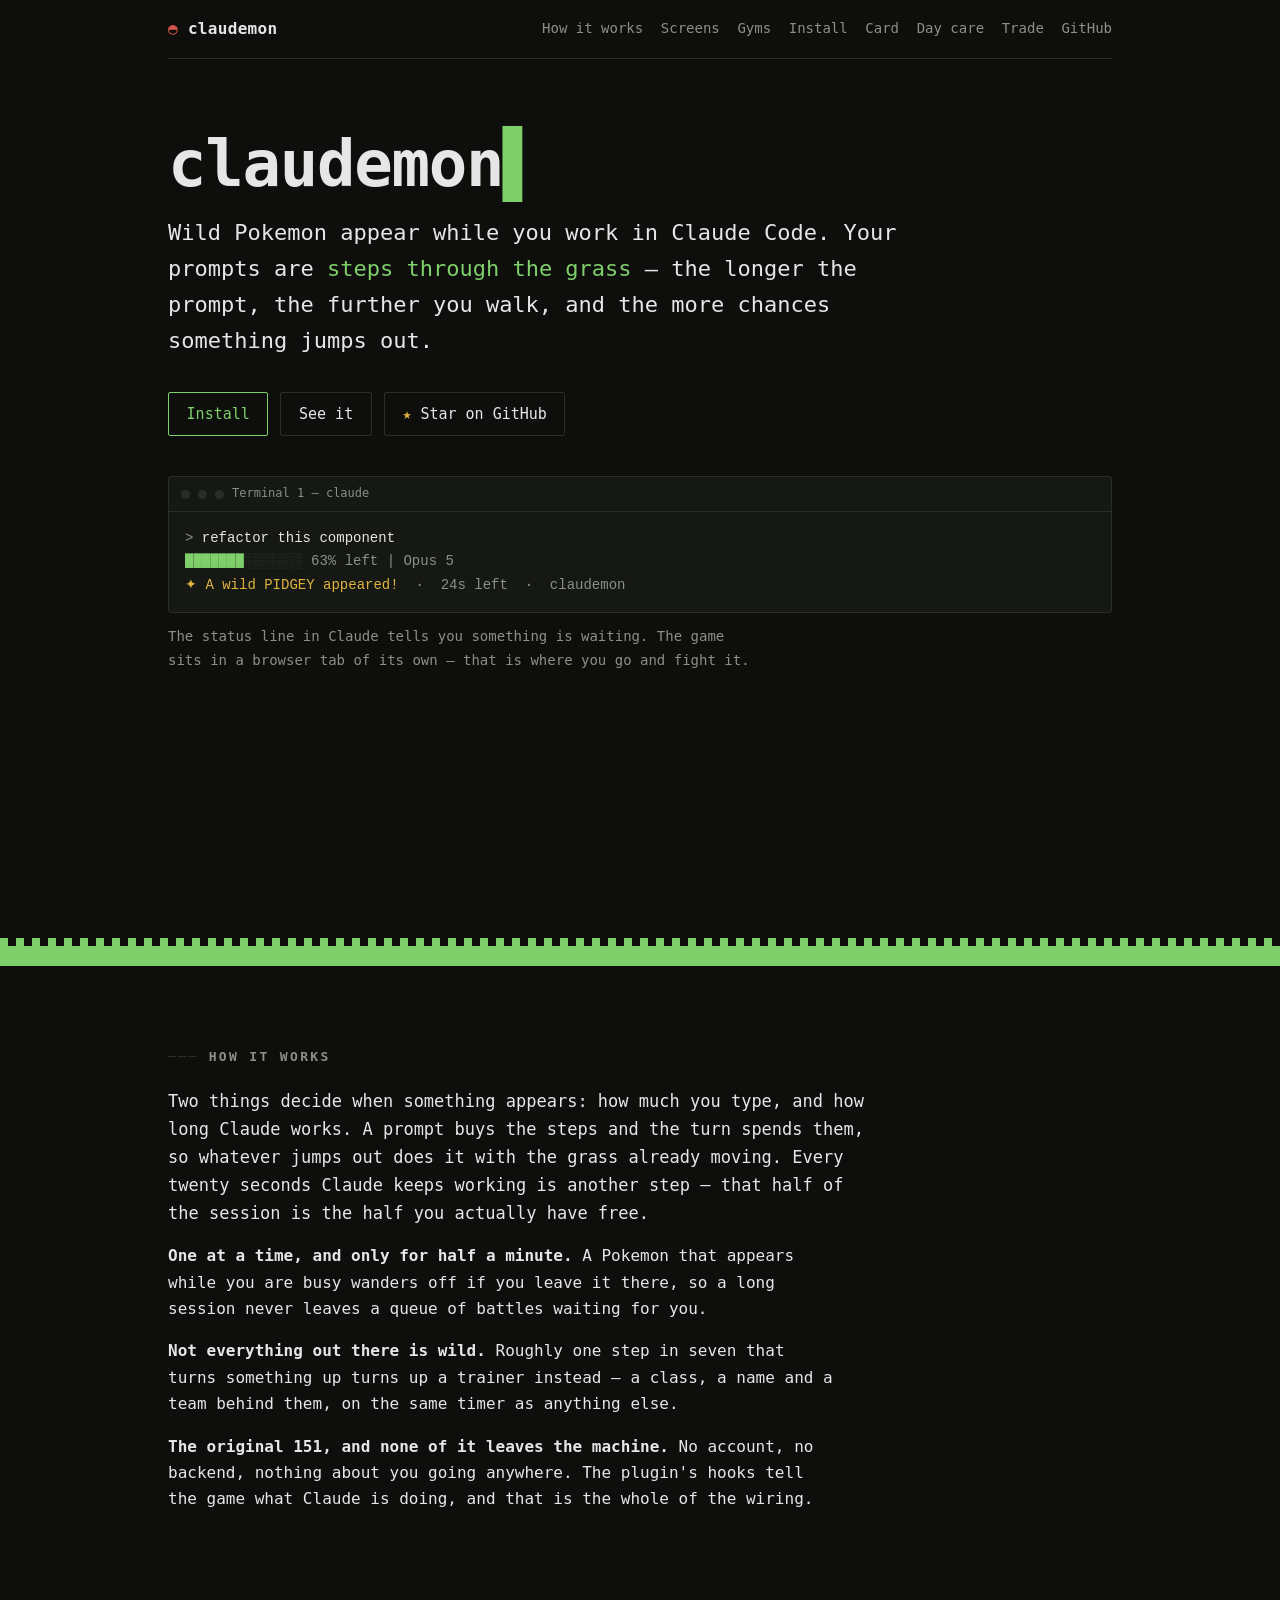
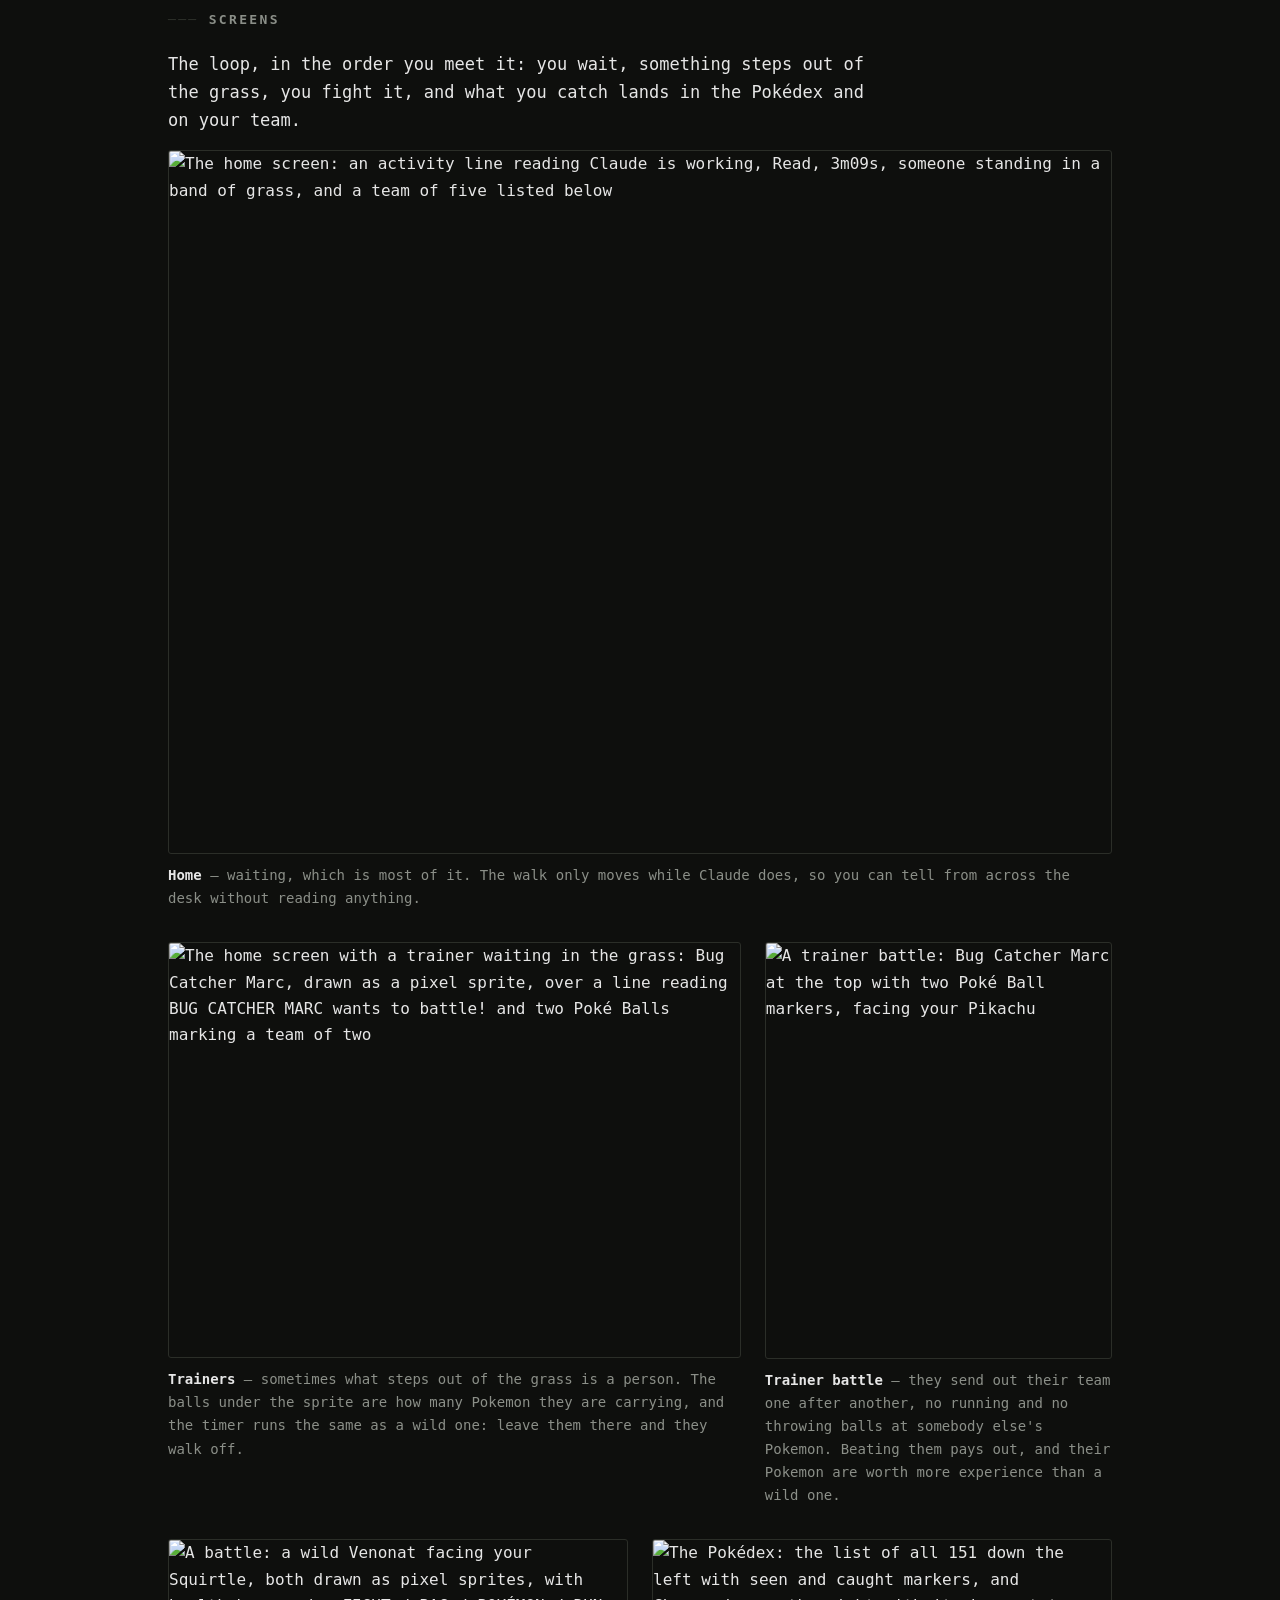
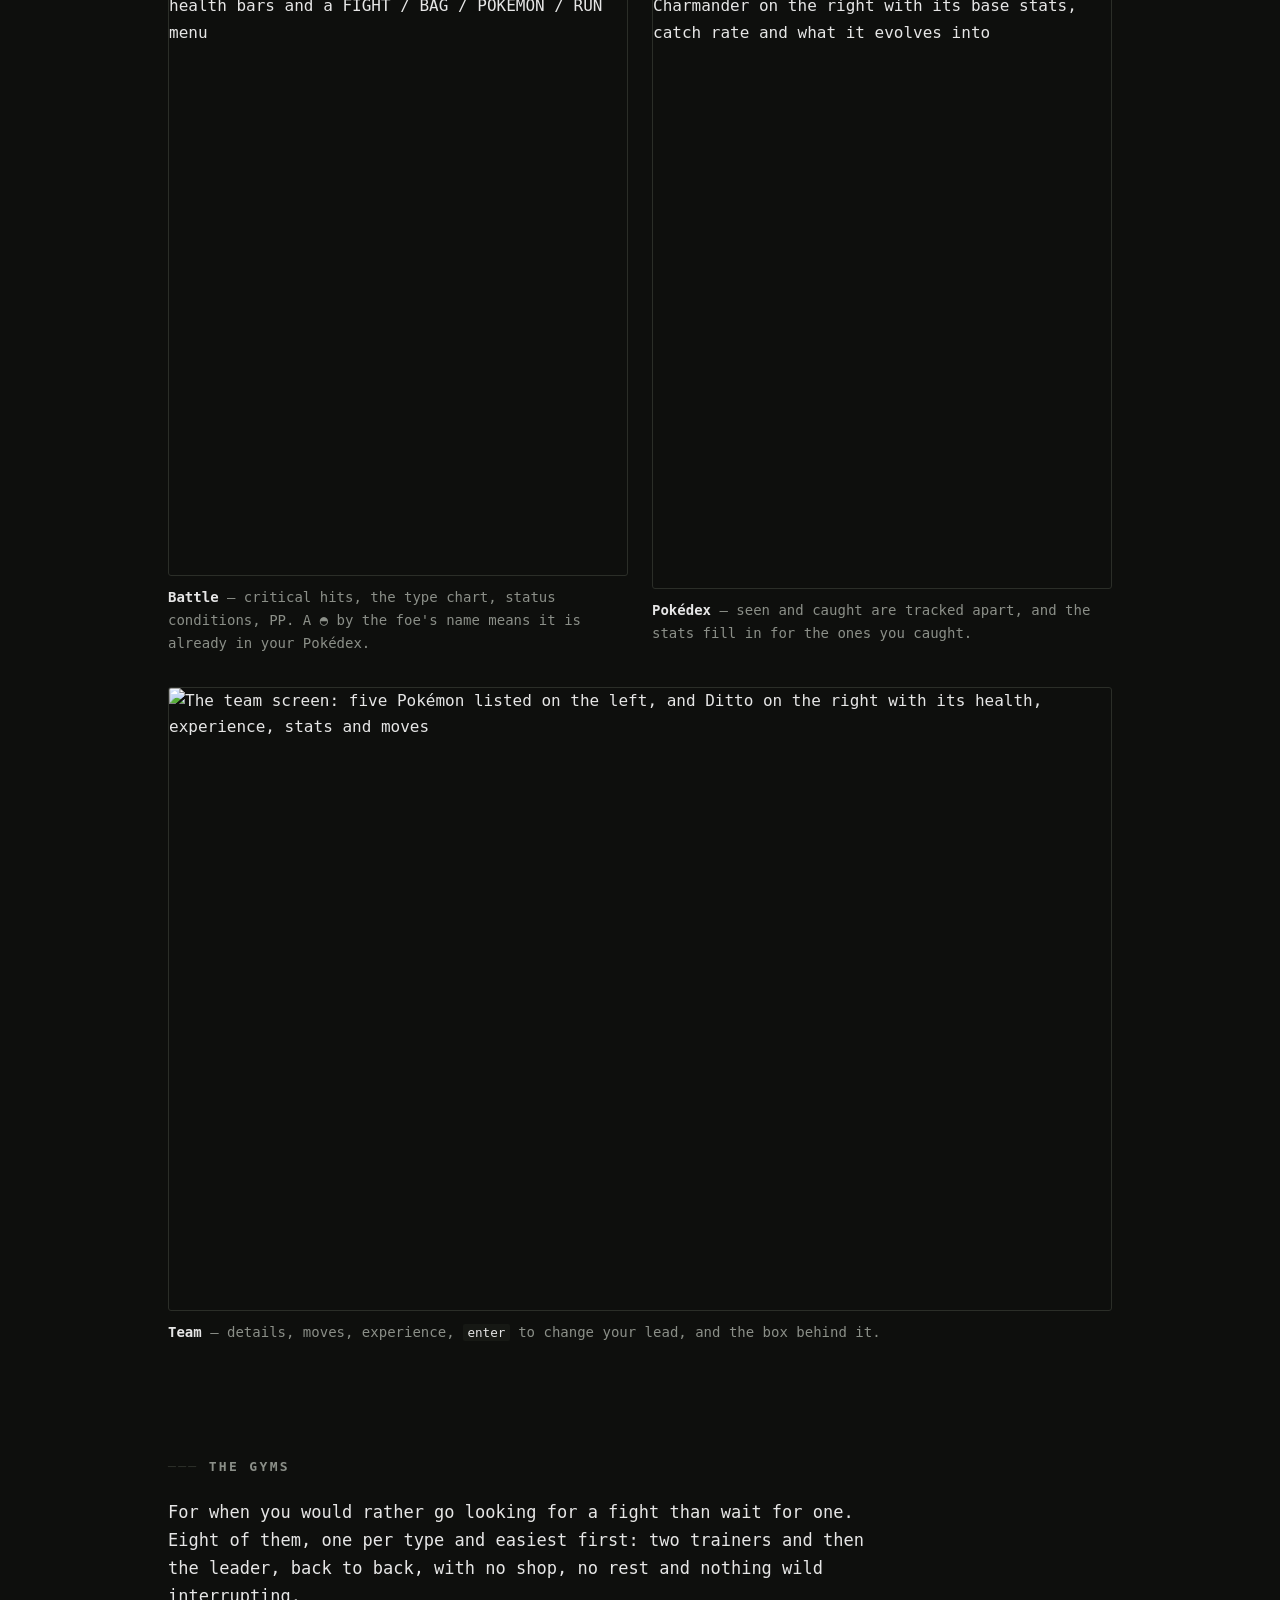
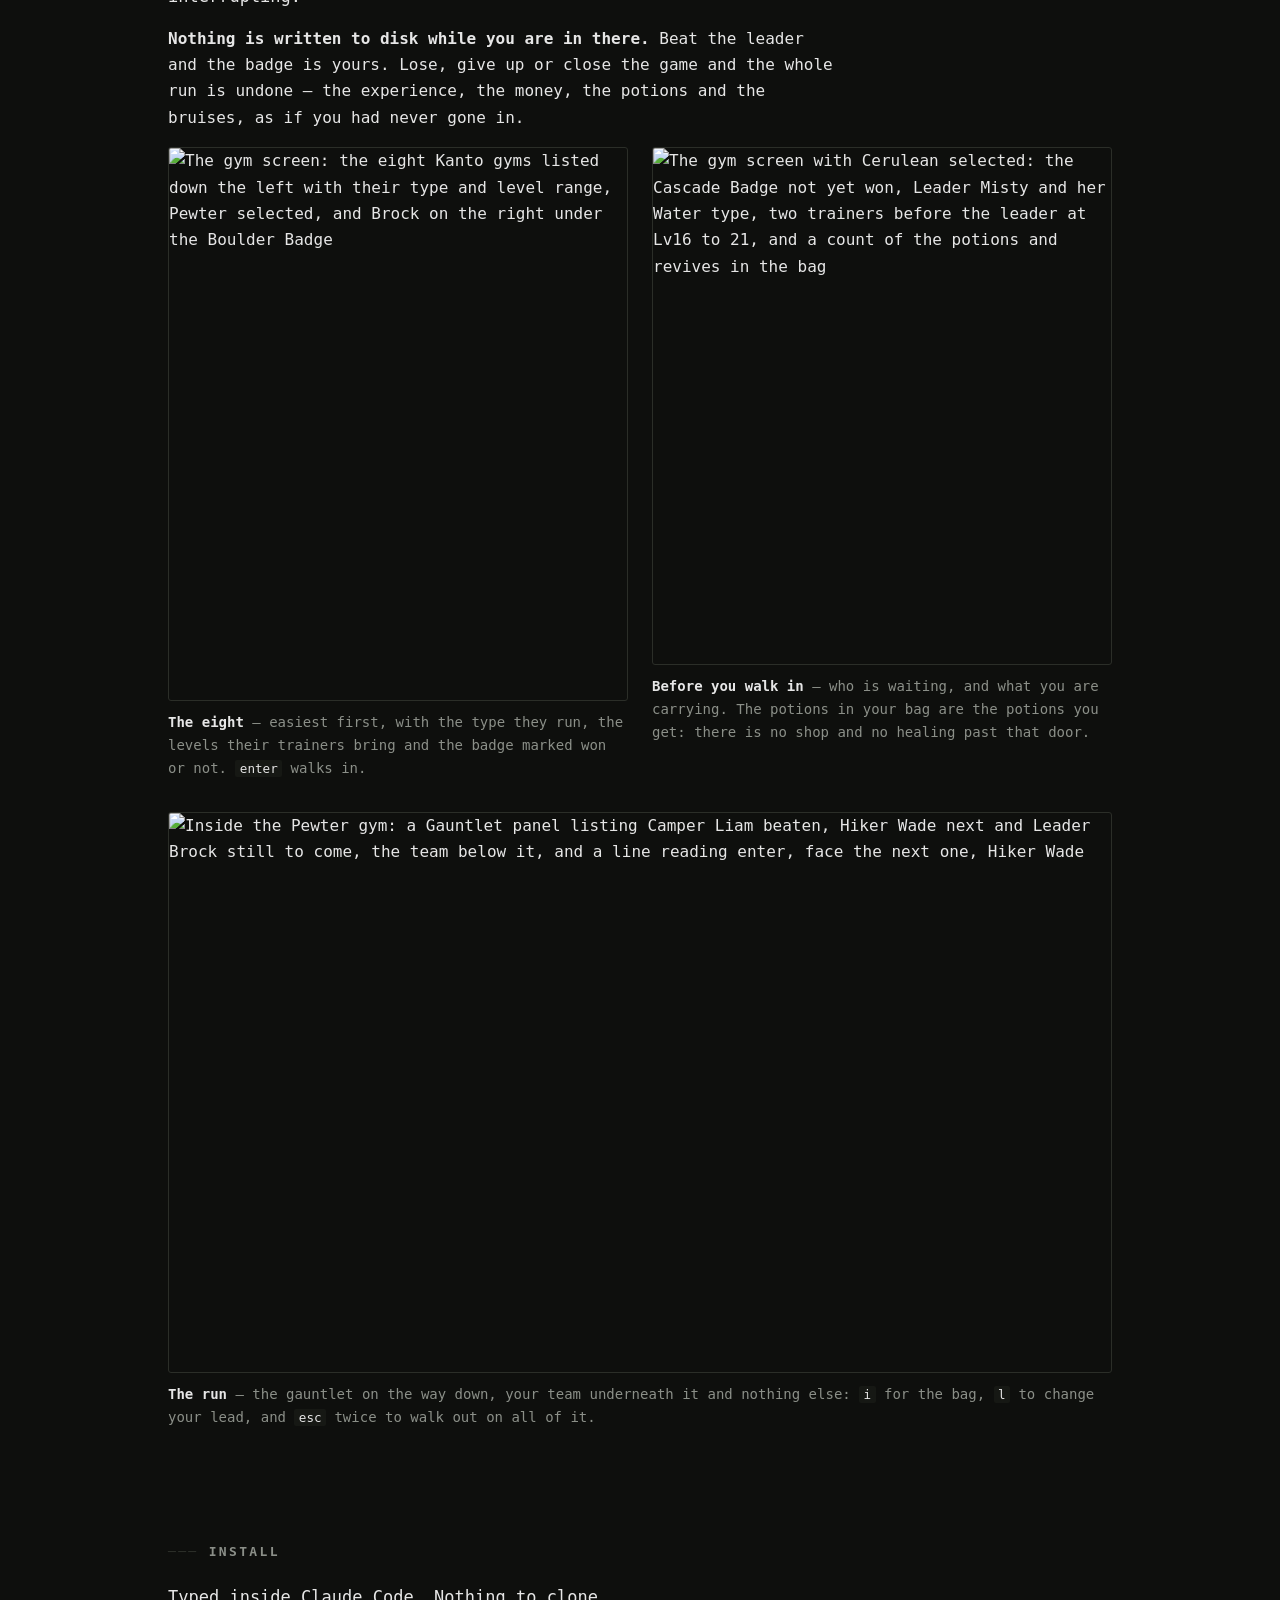
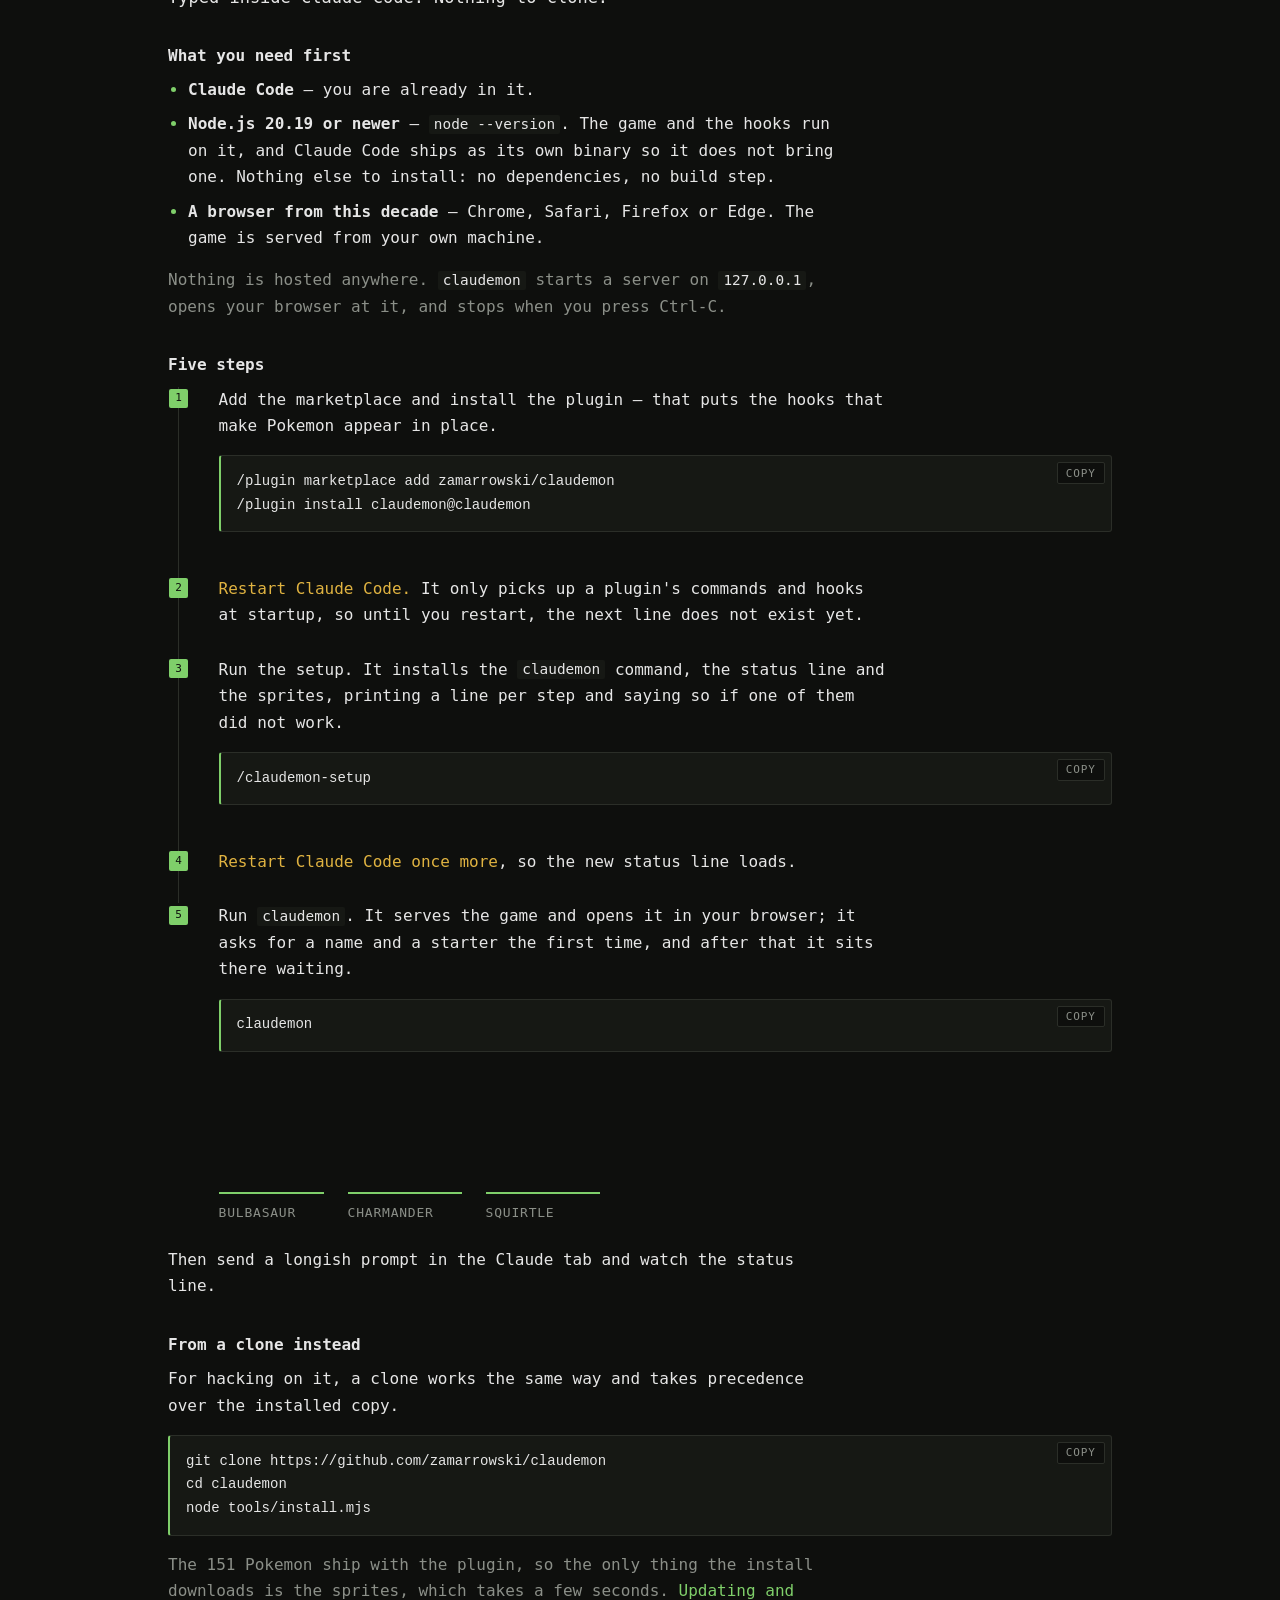
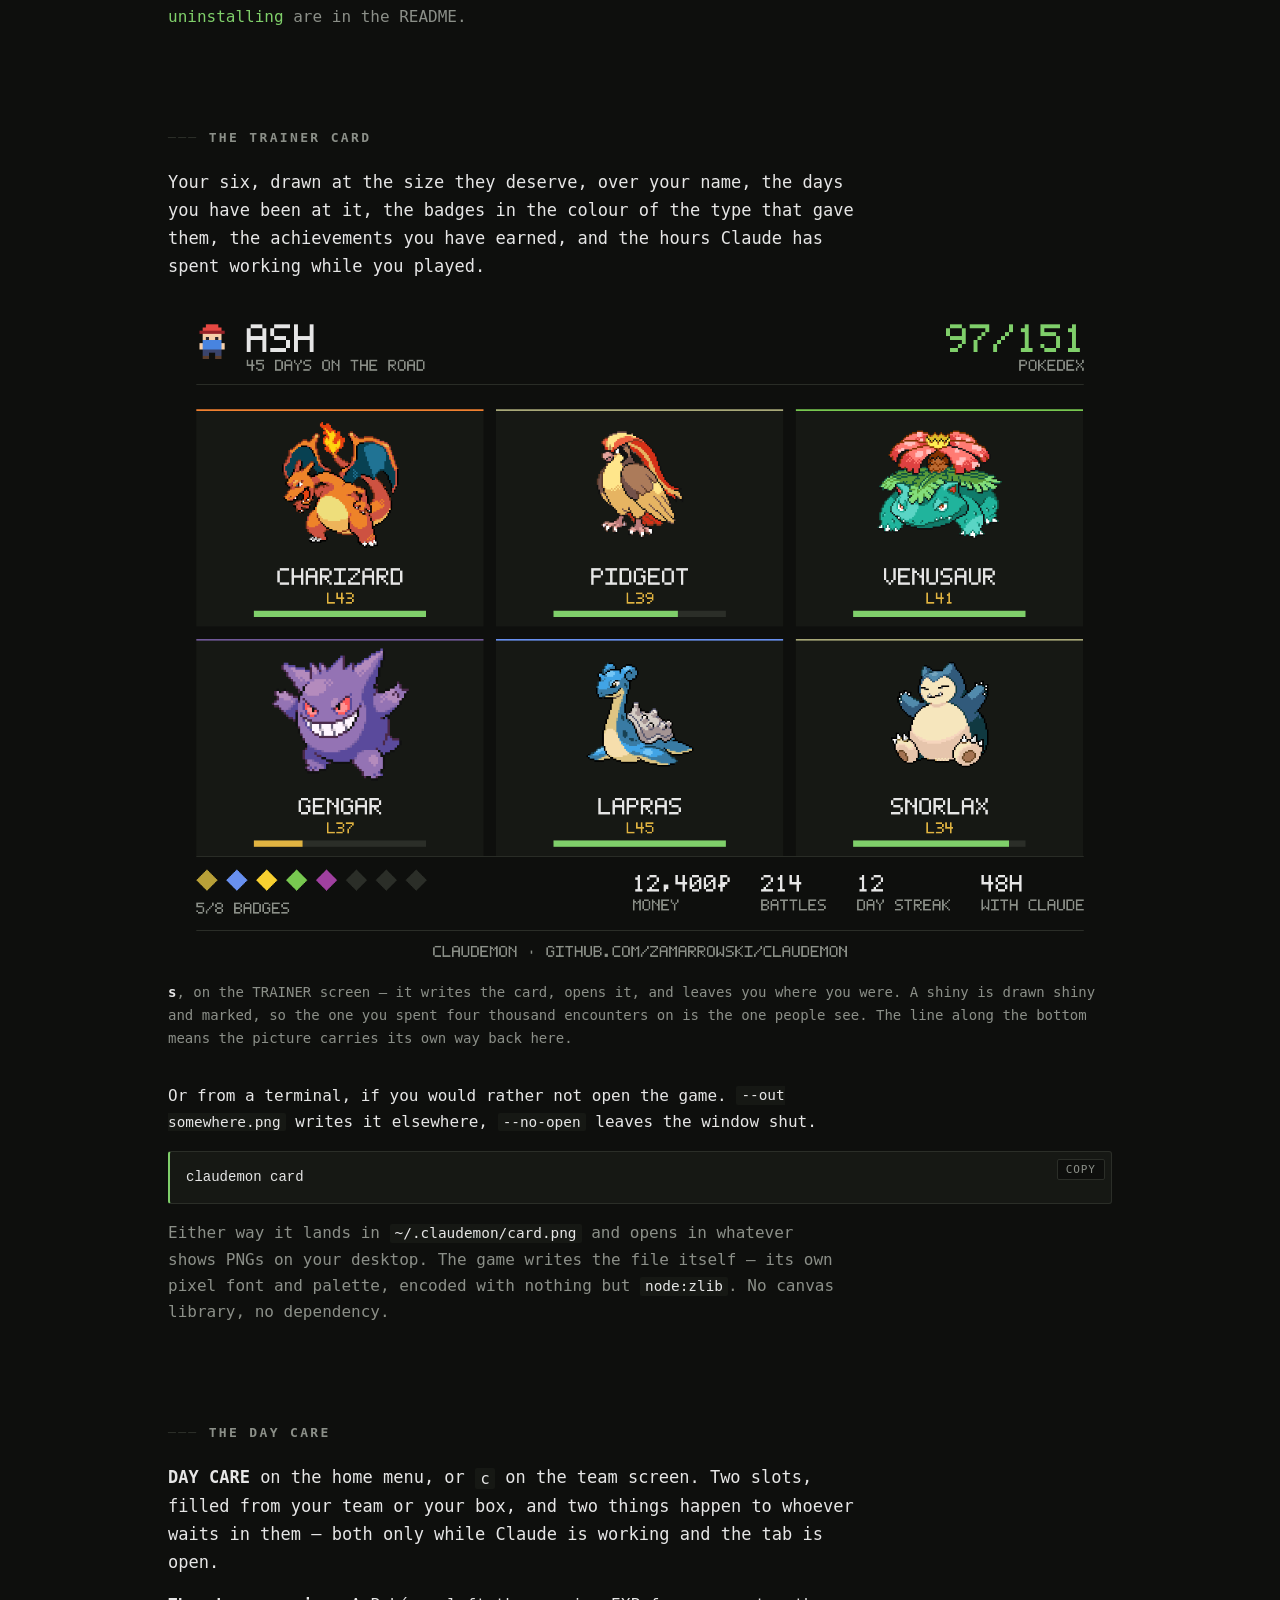
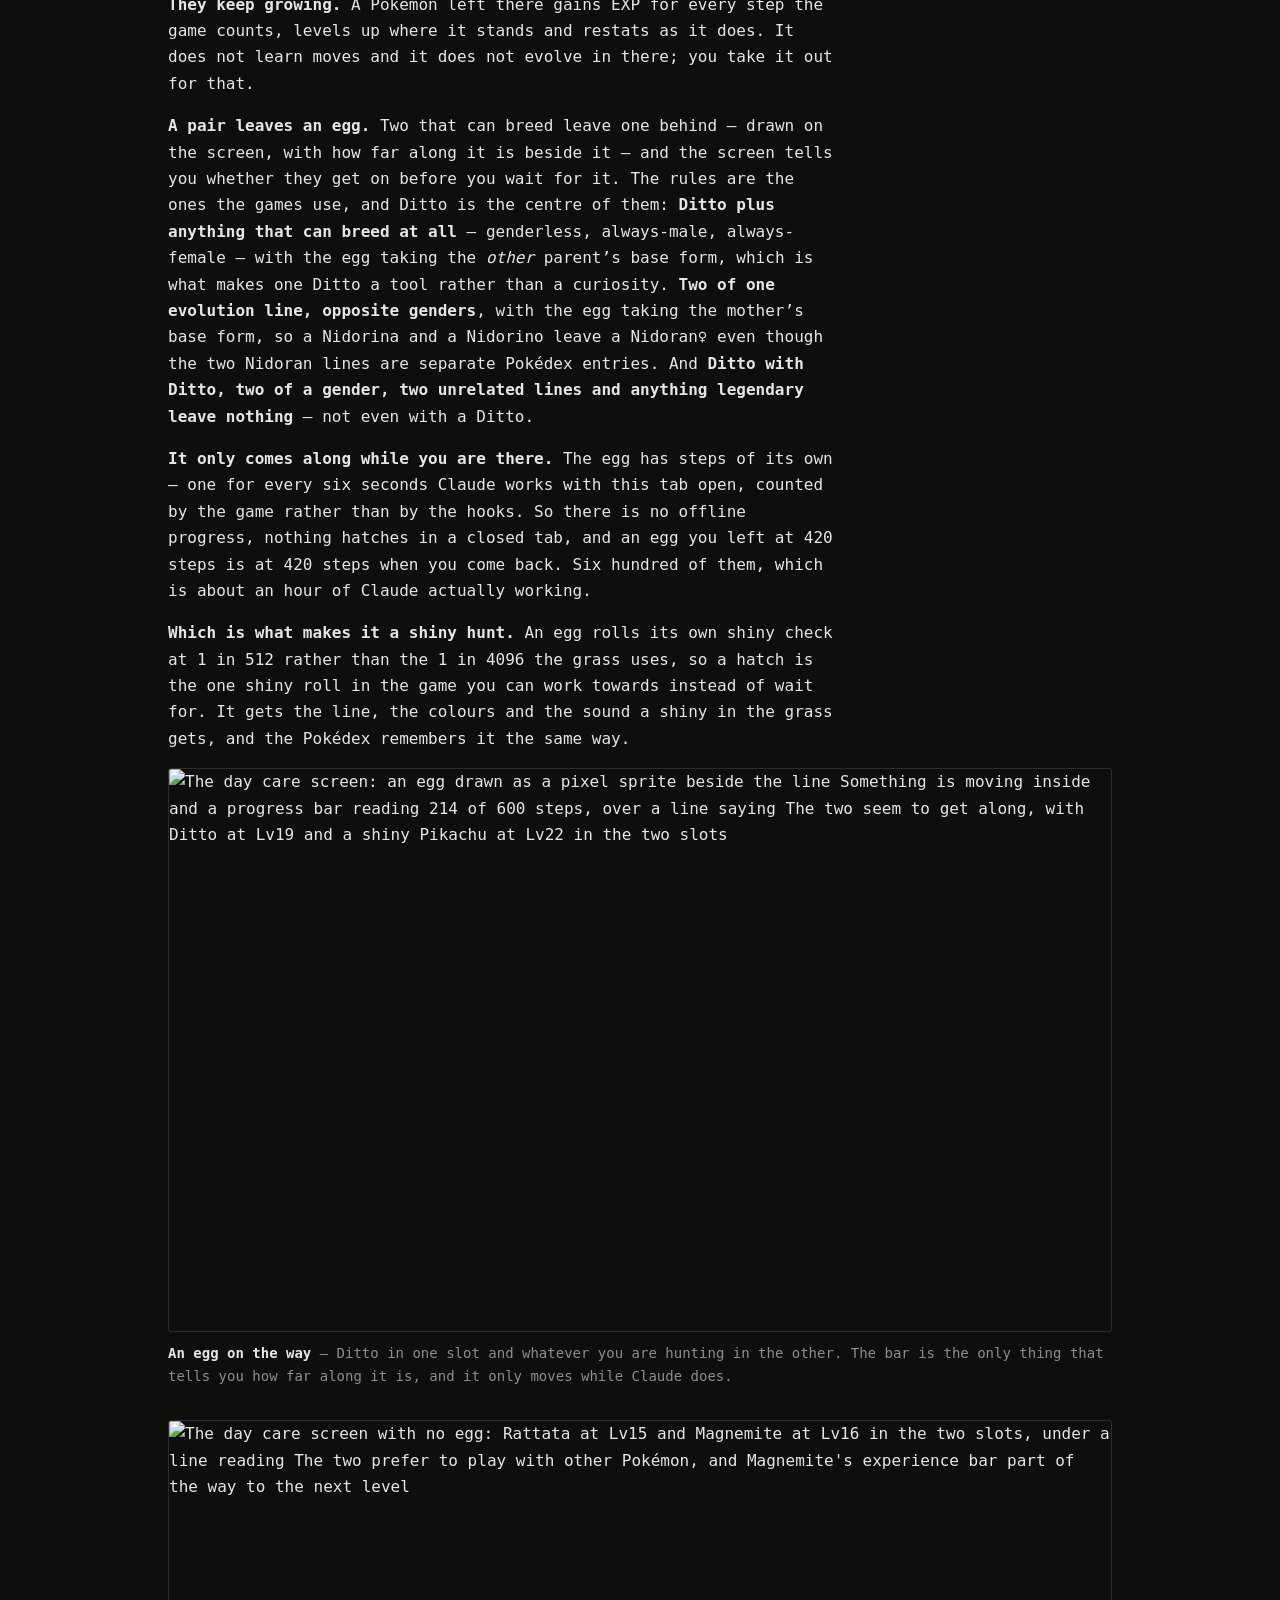
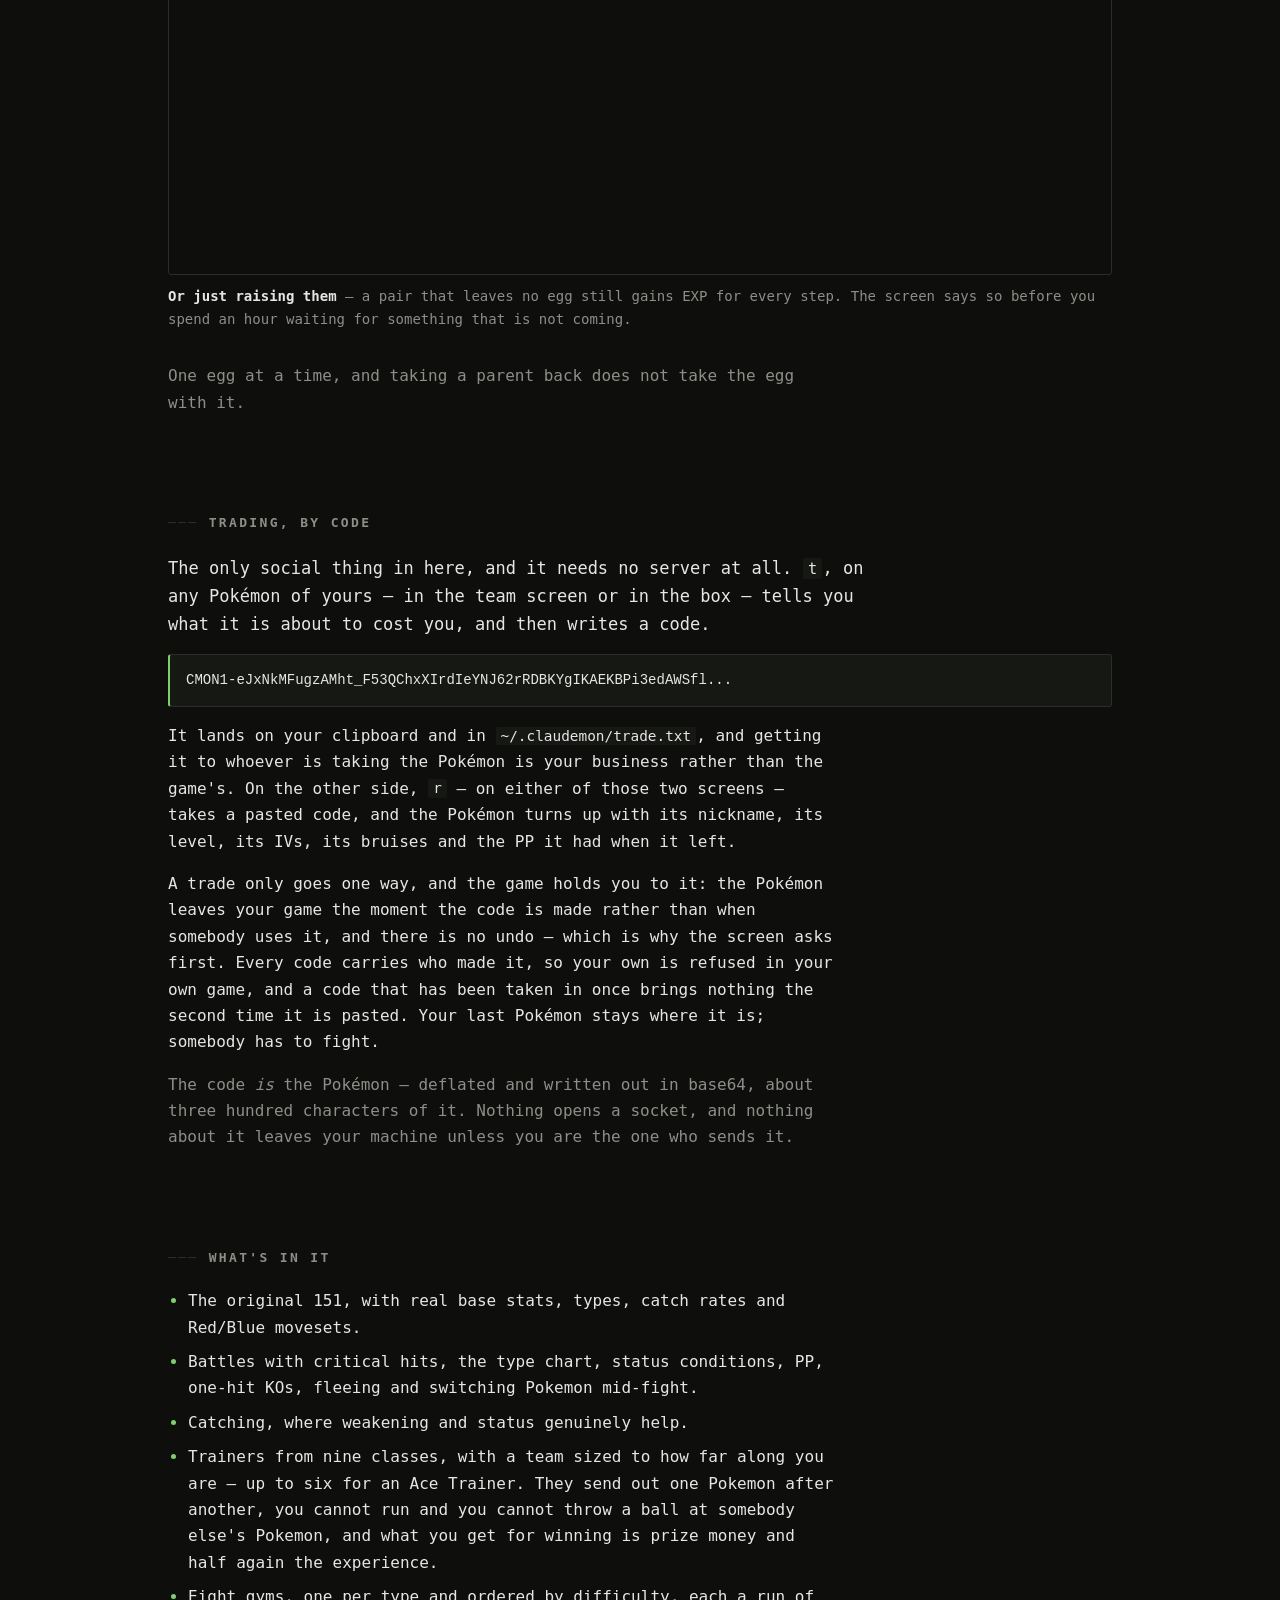
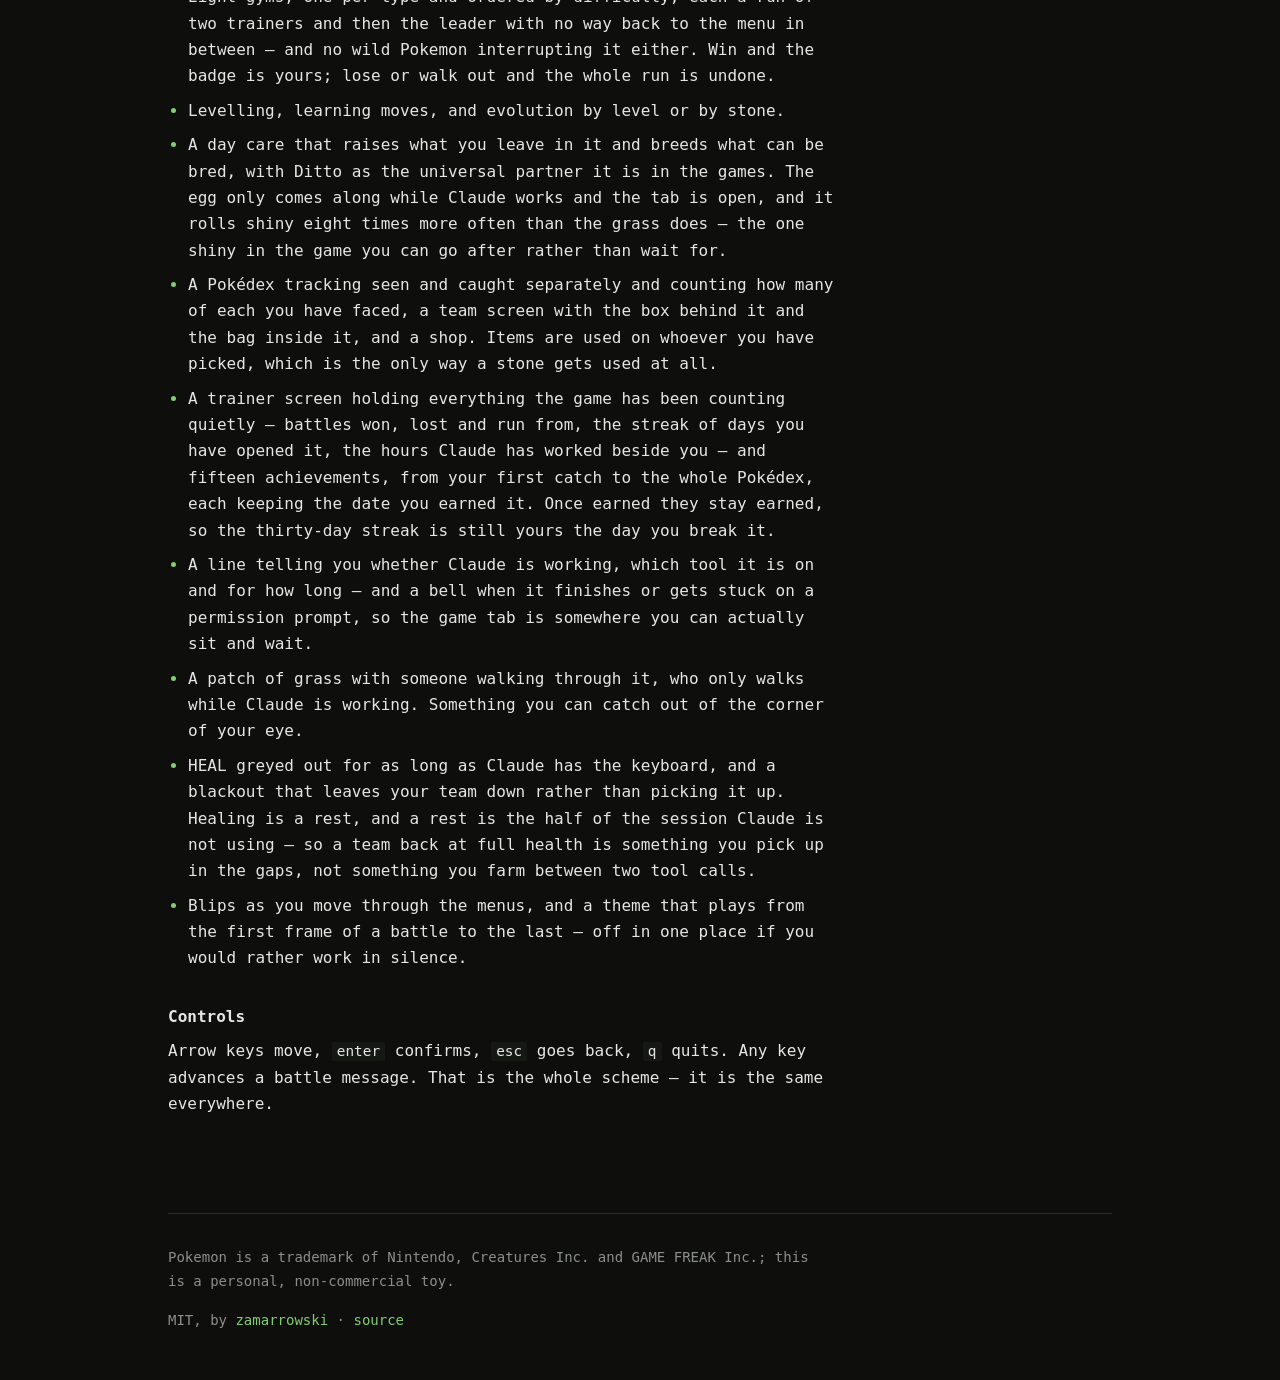
==== docs/index.html @ 00de8fc7 "feat: play claudemon in the browser instead of the terminal `claudemon` now starts a local HTTP serv" ====
<!DOCTYPE html>
<html lang="en">
<head>
<meta charset="utf-8">
<meta name="viewport" content="width=device-width, initial-scale=1">
<title>claudemon — wild Pokemon appear while you work in Claude Code</title>
<meta name="description" content="Wild Pokemon appear while you work in Claude Code. Your prompts are steps through the grass. The original 151, fully local, in a browser tab of its own.">
<link rel="canonical" href="https://zamarrowski.github.io/claudemon/">
<meta property="og:type" content="website">
<meta property="og:title" content="claudemon">
<meta property="og:description" content="Wild Pokemon appear while you work in Claude Code. Your prompts are steps through the grass.">
<meta property="og:url" content="https://zamarrowski.github.io/claudemon/">
<meta property="og:image" content="https://zamarrowski.github.io/claudemon/card.png">
<meta property="og:image:width" content="1200">
<meta property="og:image:height" content="630">
<meta property="og:image:alt" content="The claudemon title over a band of pixel grass, with Charmander, Charmeleon and Charizard standing in it, and a status line reading: a wild PIDGEY appeared, 24s left.">
<meta name="twitter:card" content="summary_large_image">
<meta name="twitter:title" content="claudemon">
<meta name="twitter:description" content="Wild Pokemon appear while you work in Claude Code. Your prompts are steps through the grass.">
<meta name="twitter:image" content="https://zamarrowski.github.io/claudemon/card.png">
<meta name="twitter:image:alt" content="The claudemon title over a band of pixel grass, with Charmander, Charmeleon and Charizard standing in it, and a status line reading: a wild PIDGEY appeared, 24s left.">
<meta name="theme-color" content="#0e0f0d">
<link rel="icon" href="data:image/svg+xml,%3Csvg xmlns='http://www.w3.org/2000/svg' viewBox='0 0 16 16'%3E%3Crect width='16' height='16' fill='%230e0f0d'/%3E%3Ccircle cx='8' cy='8' r='6' fill='%23e6e6e6'/%3E%3Cpath d='M2 8a6 6 0 0 1 12 0z' fill='%23d2554a'/%3E%3Crect x='2' y='7' width='12' height='2' fill='%230e0f0d'/%3E%3Ccircle cx='8' cy='8' r='2' fill='%230e0f0d'/%3E%3Ccircle cx='8' cy='8' r='1' fill='%23e6e6e6'/%3E%3C/svg%3E">
<style>
  :root {
    --bg:      #0e0f0d;
    --panel:   #161814;
    --line:    #2b2e28;
    --fg:      #e6e6e6;
    --dim:     #8b8f88;
    --green:   #7fcf6a;
    --red:     #d2554a;
    --blue:    #6f9fe0;
    --amber:   #e0b341;
    --mono: ui-monospace, "SFMono-Regular", "SF Mono", Menlo, Consolas, "DejaVu Sans Mono", monospace;
  }

  * { box-sizing: border-box; }

  html { -webkit-text-size-adjust: 100%; }

  body {
    margin: 0;
    background: var(--bg);
    color: var(--fg);
    font-family: var(--mono);
    font-size: 16px;
    line-height: 1.65;
  }

  .wrap { width: 100%; max-width: 62rem; margin: 0 auto; padding: 0 1.5rem; }

  a { color: var(--green); text-decoration: none; border-bottom: 1px solid transparent; }
  a:hover { border-bottom-color: var(--green); }
  a:focus-visible, button:focus-visible { outline: 2px solid var(--green); outline-offset: 2px; }

  /* ---------- top bar ---------- */

  .top {
    display: flex; flex-wrap: wrap; align-items: center; justify-content: space-between; gap: .5rem 1rem;
    padding: 1rem 0; border-bottom: 1px solid var(--line);
  }
  .top .name { color: var(--fg); font-weight: 700; letter-spacing: .02em; border: 0; }
  .top .name::before { content: "◓ "; color: var(--red); }
  .top nav { display: flex; flex-wrap: wrap; gap: .35rem 1.1rem; font-size: .875rem; }
  .top nav a { color: var(--dim); }
  .top nav a:hover { color: var(--fg); border-bottom-color: var(--dim); }

  /* Wrapped to three rows on a phone, the links end up 24px tall and a thumb's width
     apart. The padding is what makes each one a target rather than a line of text. */
  @media (max-width: 40rem) {
    .top nav { gap: 0 1.1rem; }
    .top nav a { padding: .6rem 0; }
  }

  /* ---------- hero ---------- */

  header.hero { padding: clamp(2.5rem, 7vw, 4.5rem) 0 0; }

  h1 {
    margin: 0;
    font-size: clamp(2.25rem, 9vw, 4rem);
    line-height: 1.05;
    letter-spacing: -.02em;
    font-weight: 700;
  }
  h1 .cursor {
    color: var(--green);
    animation: blink 1.1s steps(1, end) infinite;
  }
  @keyframes blink { 50% { opacity: 0; } }

  .tagline {
    margin: 1rem 0 0;
    font-size: clamp(1.0625rem, 2.6vw, 1.375rem);
    max-width: 34em;
    color: var(--fg);
  }
  .tagline em { color: var(--green); font-style: normal; }

  .grass { margin: 2rem 0 0; }
  .grass .teeth { height: 8px; background: repeating-linear-gradient(to right, var(--green) 0 8px, transparent 8px 16px); }
  .grass .body  { height: 20px; background: var(--green); }

  /* PokeAPI's sprites are 96x96 with the creature adrift somewhere inside, and each one
     sits differently — Charizard's wings reach 8px from the bottom edge, Charmander's
     feet stop 25px short. So every sprite carries the box its pixels actually occupy:
     --x/--y where they start, --w/--h how far they run. Cropping to that is what lets
     sprites of three different sizes stand on one line. Measured with decodePng.

     --box overrides the crop height where a row wants uniform boxes instead. */
  .sprite {
    display: block; overflow: hidden;
    --box: var(--h);
    width: calc(var(--w) * var(--zoom, 2) * 1px);
    height: calc(var(--box) * var(--zoom, 2) * 1px);
  }
  .sprite img {
    display: block; width: calc(96px * var(--zoom, 2)); height: auto;
    image-rendering: pixelated;
    margin-top: calc((var(--y) + var(--h) - var(--box)) * var(--zoom, 2) * -1px);
    margin-left: calc(var(--x) * var(--zoom, 2) * -1px);
  }

  /* Charmander's line, standing on the band rather than on top of it. */
  .grass .line { --zoom: 3; display: flex; align-items: flex-end; gap: 2rem; margin-bottom: -6px; }
  .grass .line .sprite { flex: none; }
  @media (max-width: 64rem) { .grass .line { --zoom: 2; gap: 1.5rem; } }
  @media (max-width: 40rem) { .grass .line { gap: 1rem; } }

  /* Three of them at 2x need 376px and a phone has 327px to give. Dropping to 1x fits,
     but a 38px Charmander standing on a 28px band reads as a mistake — so the middle
     of the three goes instead and the line keeps its size. */
  @media (max-width: 27rem) { .grass .line .sprite:nth-child(2) { display: none; } }

  .cta { display: flex; flex-wrap: wrap; gap: .75rem; margin: 2rem 0 0; }
  .btn {
    display: inline-block; padding: .55rem 1.1rem;
    border: 1px solid var(--line); border-radius: 2px;
    color: var(--fg); font-size: .9375rem;
  }
  .btn:hover { border-color: var(--dim); background: var(--panel); }
  .btn.primary { border-color: var(--green); color: var(--green); }
  .btn.primary:hover { background: rgba(127, 207, 106, .1); border-color: var(--green); }
  .btn.star::before { content: "★ "; color: var(--amber); }
  .btn.star:hover { border-color: var(--amber); }

  /* ---------- terminal mock ---------- */

  /* The pre scrolls, not the panel: scroll the panel and the title bar slides out of
     its own frame, because the bar is only as wide as the box. */
  .term {
    margin: 2.5rem 0 0;
    border: 1px solid var(--line); border-radius: 3px;
    background: var(--panel);
    overflow: hidden;
  }
  .term .bar {
    display: flex; align-items: center; gap: .5rem;
    padding: .45rem .75rem; border-bottom: 1px solid var(--line);
    color: var(--dim); font-size: .75rem;
  }
  .term .bar .dot { width: 9px; height: 9px; border-radius: 50%; background: var(--line); flex: none; }
  .term pre {
    margin: 0; padding: .9rem 1rem;
    font-size: clamp(.75rem, 2.2vw, .875rem); line-height: 1.7;
    white-space: pre;
    overflow-x: auto;
  }
  @media (max-width: 40rem) { .term pre { padding: .75rem .6rem; } }
  .term .prompt { color: var(--dim); }
  .term .bar-full { color: var(--green); }
  .term .bar-empty { color: #3f4539; }
  .term .meta { color: var(--dim); }
  .term .alert { color: var(--amber); }

  /* ---------- sections ---------- */

  section { padding: clamp(3rem, 8vw, 5rem) 0 0; }

  h2 {
    margin: 0 0 1.25rem;
    font-size: .8125rem; font-weight: 700;
    letter-spacing: .18em; text-transform: uppercase;
    color: var(--dim);
  }
  h2::before { content: "─── "; color: var(--line); }

  h3 { margin: 2rem 0 .5rem; font-size: 1rem; font-weight: 700; }

  p { margin: 0 0 1rem; max-width: 42em; }
  p.lede { font-size: 1.0625rem; }
  .dim { color: var(--dim); }

  ul { margin: 0 0 1rem; padding-left: 1.25rem; max-width: 42em; }
  ul li { margin: 0 0 .5rem; }
  ul li::marker { color: var(--green); }

  /* ---------- screenshots ---------- */

  figure { margin: 0 0 2rem; }
  /* Only the captures: the sprites are figures too, and a screenshot's frame around one
     of them is a box with a Pokemon rattling about inside it. */
  figure.shot img {
    display: block; width: 100%; height: auto;
    border: 1px solid var(--line); border-radius: 3px;
    background: var(--bg);
  }
  /* Not a screenshot, so no frame — but it is 1200px wide and the column is not. */
  #card figure img { display: block; width: 100%; height: auto; }

  figcaption { margin: .625rem 0 0; font-size: .875rem; color: var(--dim); }
  figcaption b { color: var(--fg); font-weight: 700; }

  .pair { display: grid; grid-template-columns: 1fr 1fr; gap: 1.5rem; }

  /* A wide terminal beside a tall one: split down the middle they end at different
     heights and the shorter one's caption floats in a gap. 1.65 is where the two
     aspect ratios (1.38 and 0.83) come out the same height, so the row is flush and
     the wider shot gets the extra pixels it needs to stay readable. */
  .pair.uneven { grid-template-columns: 1.65fr 1fr; }

  /* A column of the pair is ~480px on a desktop, which is the narrowest a capture of a
     terminal stays readable at. Below that the pair is worth less than the size. */
  @media (max-width: 60rem) { .pair, .pair.uneven { grid-template-columns: 1fr; } }

  /* ---------- code ---------- */

  .code { position: relative; margin: 0 0 1rem; }
  .code pre {
    margin: 0; padding: .85rem 3.5rem .85rem 1rem;
    background: var(--panel);
    border: 1px solid var(--line); border-left: 2px solid var(--green); border-radius: 3px;
    font-size: .875rem; line-height: 1.7;
    overflow-x: auto;
  }
  .code button {
    position: absolute; top: .45rem; right: .45rem;
    padding: .2rem .5rem;
    font-family: var(--mono); font-size: .6875rem; letter-spacing: .08em;
    color: var(--dim); background: var(--bg);
    border: 1px solid var(--line); border-radius: 2px;
    cursor: pointer;
  }
  .code button:hover { color: var(--fg); border-color: var(--dim); }
  .code button.done { color: var(--green); border-color: var(--green); }

  /* The right-hand gutter only keeps the button off the end of the command. Once the
     block is narrow enough to scroll, what sits under the button is the middle of the
     line — so the block gives up a row at the top instead of a gutter at the end. */
  @media (max-width: 40rem) {
    .code pre { padding: 2.4rem 1rem .85rem; }
    .code button { top: .5rem; }
  }

  code { font-family: var(--mono); font-size: .9em; color: var(--fg); background: var(--panel); padding: .1em .35em; border-radius: 2px; }

  /* ---------- steps ---------- */

  ol.steps { margin: 0; padding: 0; list-style: none; counter-reset: step; }
  ol.steps > li {
    position: relative; counter-increment: step;
    padding: 0 0 1.75rem 2.5rem;
    border-left: 1px solid var(--line);
    margin-left: .6rem;
  }
  ol.steps > li:last-child { border-left-color: transparent; padding-bottom: 0; }
  @media (max-width: 40rem) { ol.steps > li { padding-left: 1.75rem; } }
  ol.steps > li::before {
    content: counter(step);
    position: absolute; left: -.6rem; top: .15rem;
    width: 1.2rem; height: 1.2rem;
    display: grid; place-items: center;
    font-size: .6875rem; color: var(--bg); background: var(--green);
    border-radius: 2px;
  }
  ol.steps > li p:last-child { margin-bottom: 0; }
  .warn { color: var(--amber); }

  /* Feet on one line and the names under them, which wants boxes of one height: 42 is
     the tallest of the three, so the shorter two keep their headroom instead of their
     captions drifting up. */
  .starters { --zoom: 3; display: flex; flex-wrap: wrap; align-items: flex-end; gap: 1.5rem; margin: 1rem 0 0; }
  .starters figure { margin: 0; }
  .starters .sprite { --box: 42; border-bottom: 2px solid var(--green); }
  .starters figcaption { margin: .5rem 0 0; font-size: .8125rem; letter-spacing: .06em; }
  @media (max-width: 40rem) { .starters { --zoom: 2; gap: 1rem; } }

  /* ---------- footer ---------- */

  footer {
    margin: clamp(3.5rem, 9vw, 6rem) 0 0;
    padding: 2rem 0 3rem;
    border-top: 1px solid var(--line);
    font-size: .875rem; color: var(--dim);
  }
  footer p { max-width: 46em; }
  footer p:last-child { margin-bottom: 0; }

  @media (prefers-reduced-motion: reduce) {
    * { animation: none !important; transition: none !important; }
  }
</style>
</head>
<body>

<div class="wrap">
  <div class="top">
    <a class="name" href="#">claudemon</a>
    <nav>
      <a href="#how">How it works</a>
      <a href="#screens">Screens</a>
      <a href="#gyms">Gyms</a>
      <a href="#install">Install</a>
      <a href="#card">Card</a>
      <a href="#daycare">Day care</a>
      <a href="#trade">Trade</a>
      <a href="https://github.com/zamarrowski/claudemon">GitHub</a>
    </nav>
  </div>
</div>

<header class="hero">
  <div class="wrap">
    <h1>claudemon<span class="cursor">▌</span></h1>
    <p class="tagline">Wild Pokemon appear while you work in Claude Code. Your prompts are <em>steps through the grass</em> — the longer the prompt, the further you walk, and the more chances something jumps out.</p>

    <div class="cta">
      <a class="btn primary" href="#install">Install</a>
      <a class="btn" href="#screens">See it</a>
      <a class="btn star" href="https://github.com/zamarrowski/claudemon">Star on GitHub</a>
    </div>

    <div class="term" aria-hidden="true">
      <div class="bar"><span class="dot"></span><span class="dot"></span><span class="dot"></span><span>Terminal 1 — claude</span></div>
<pre><span class="prompt">&gt;</span> refactor this component
<span class="bar-full">███████</span><span class="bar-empty">░░░░░░░</span> <span class="meta">63% left | Opus 5</span>
<span class="alert">✦ A wild PIDGEY appeared!</span><span class="meta">  ·  24s left  ·  claudemon</span></pre>
    </div>
    <p class="dim" style="margin-top:.75rem;font-size:.875rem">The status line in Claude tells you something is waiting. The game sits in a browser tab of its own — that is where you go and fight it.</p>
  </div>

  <div class="grass">
    <div class="wrap line">
      <div class="sprite" style="--w: 38; --h: 42; --x: 30; --y: 29">
        <img src="sprites/4.png" width="96" height="96" alt="Charmander, drawn as a pixel sprite">
      </div>
      <div class="sprite" style="--w: 60; --h: 56; --x: 23; --y: 22">
        <img src="sprites/5.png" width="96" height="96" alt="Charmeleon">
      </div>
      <div class="sprite" style="--w: 74; --h: 80; --x: 9; --y: 8">
        <img src="sprites/6.png" width="96" height="96" alt="Charizard">
      </div>
    </div>
    <div class="teeth" aria-hidden="true"></div>
    <div class="body" aria-hidden="true"></div>
  </div>
</header>

<div class="wrap">

  <section id="how">
    <h2>How it works</h2>
    <p class="lede">Two things decide when something appears: how much you type, and how long Claude works. A prompt buys the steps and the turn spends them, so whatever jumps out does it with the grass already moving. Every twenty seconds Claude keeps working is another step — that half of the session is the half you actually have free.</p>

    <p><strong>One at a time, and only for half a minute.</strong> A Pokemon that appears while you are busy wanders off if you leave it there, so a long session never leaves a queue of battles waiting for you.</p>

    <p><strong>Not everything out there is wild.</strong> Roughly one step in seven that turns something up turns up a trainer instead — a class, a name and a team behind them, on the same timer as anything else.</p>

    <p><strong>The original 151, and none of it leaves the machine.</strong> No account, no backend, nothing about you going anywhere. The plugin's hooks tell the game what Claude is doing, and that is the whole of the wiring.</p>
  </section>

  <section id="screens">
    <h2>Screens</h2>
    <p class="lede">The loop, in the order you meet it: you wait, something steps out of the grass, you fight it, and what you catch lands in the Pokédex and on your team.</p>

    <figure class="shot">
      <img src="home.png" width="1058" height="788" alt="The home screen: an activity line reading Claude is working, Read, 3m09s, someone standing in a band of grass, and a team of five listed below">
      <figcaption><b>Home</b> — waiting, which is most of it. The walk only moves while Claude does, so you can tell from across the desk without reading anything.</figcaption>
    </figure>

    <div class="pair uneven">
      <figure class="shot">
        <img src="trainer.png" width="1930" height="1400" alt="The home screen with a trainer waiting in the grass: Bug Catcher Marc, drawn as a pixel sprite, over a line reading BUG CATCHER MARC wants to battle! and two Poké Balls marking a team of two" loading="lazy">
        <figcaption><b>Trainers</b> — sometimes what steps out of the grass is a person. The balls under the sprite are how many Pokemon they are carrying, and the timer runs the same as a wild one: leave them there and they walk off.</figcaption>
      </figure>
      <figure class="shot">
        <img src="trainer-battle.png" width="1182" height="1420" alt="A trainer battle: Bug Catcher Marc at the top with two Poké Ball markers, facing your Pikachu" loading="lazy">
        <figcaption><b>Trainer battle</b> — they send out their team one after another, no running and no throwing balls at somebody else's Pokemon. Beating them pays out, and their Pokemon are worth more experience than a wild one.</figcaption>
      </figure>
    </div>

    <div class="pair">
      <figure class="shot">
        <img src="battle.png" width="1196" height="1656" alt="A battle: a wild Venonat facing your Squirtle, both drawn as pixel sprites, with health bars and a FIGHT / BAG / POKÉMON / RUN menu" loading="lazy">
        <figcaption><b>Battle</b> — critical hits, the type chart, status conditions, PP. A ◓ by the foe's name means it is already in your Pokédex.</figcaption>
      </figure>
      <figure class="shot">
        <img src="pokedex.png" width="1114" height="1574" alt="The Pokédex: the list of all 151 down the left with seen and caught markers, and Charmander on the right with its base stats, catch rate and what it evolves into" loading="lazy">
        <figcaption><b>Pokédex</b> — seen and caught are tracked apart, and the stats fill in for the ones you caught.</figcaption>
      </figure>
    </div>

    <figure class="shot">
      <img src="team.png" width="1184" height="782" alt="The team screen: five Pokémon listed on the left, and Ditto on the right with its health, experience, stats and moves" loading="lazy">
      <figcaption><b>Team</b> — details, moves, experience, <code>enter</code> to change your lead, and the box behind it.</figcaption>
    </figure>
  </section>

  <section id="gyms">
    <h2>The gyms</h2>
    <p class="lede">For when you would rather go looking for a fight than wait for one. Eight of them, one per type and easiest first: two trainers and then the leader, back to back, with no shop, no rest and nothing wild interrupting.</p>

    <p><strong>Nothing is written to disk while you are in there.</strong> Beat the leader and the badge is yours. Lose, give up or close the game and the whole run is undone — the experience, the money, the potions and the bruises, as if you had never gone in.</p>

    <div class="pair">
      <figure class="shot">
        <img src="gyms.png" width="1204" height="1450" alt="The gym screen: the eight Kanto gyms listed down the left with their type and level range, Pewter selected, and Brock on the right under the Boulder Badge" loading="lazy">
        <figcaption><b>The eight</b> — easiest first, with the type they run, the levels their trainers bring and the badge marked won or not. <code>enter</code> walks in.</figcaption>
      </figure>
      <figure class="shot">
        <img src="gym-leader.png" width="1352" height="1522" alt="The gym screen with Cerulean selected: the Cascade Badge not yet won, Leader Misty and her Water type, two trainers before the leader at Lv16 to 21, and a count of the potions and revives in the bag" loading="lazy">
        <figcaption><b>Before you walk in</b> — who is waiting, and what you are carrying. The potions in your bag are the potions you get: there is no shop and no healing past that door.</figcaption>
      </figure>
    </div>

    <figure class="shot">
      <img src="gym-run.png" width="1094" height="649" alt="Inside the Pewter gym: a Gauntlet panel listing Camper Liam beaten, Hiker Wade next and Leader Brock still to come, the team below it, and a line reading enter, face the next one, Hiker Wade" loading="lazy">
      <figcaption><b>The run</b> — the gauntlet on the way down, your team underneath it and nothing else: <code>i</code> for the bag, <code>l</code> to change your lead, and <code>esc</code> twice to walk out on all of it.</figcaption>
    </figure>
  </section>

  <section id="install">
    <h2>Install</h2>
    <p class="lede">Typed inside Claude Code. Nothing to clone.</p>

    <h3>What you need first</h3>
    <ul>
      <li><b>Claude Code</b> — you are already in it.</li>
      <li><b>Node.js 20.19 or newer</b> — <code>node --version</code>. The game and the hooks run on it, and Claude Code ships as its own binary so it does not bring one. Nothing else to install: no dependencies, no build step.</li>
      <li><b>A browser from this decade</b> — Chrome, Safari, Firefox or Edge. The game is served from your own machine.</li>
    </ul>
    <p class="dim">Nothing is hosted anywhere. <code>claudemon</code> starts a server on <code>127.0.0.1</code>, opens your browser at it, and stops when you press Ctrl-C.</p>

    <h3>Five steps</h3>
    <ol class="steps">
      <li>
        <p>Add the marketplace and install the plugin — that puts the hooks that make Pokemon appear in place.</p>
        <div class="code">
<pre>/plugin marketplace add zamarrowski/claudemon
/plugin install claudemon@claudemon</pre>
          <button type="button" aria-label="Copy the install commands">COPY</button>
        </div>
      </li>
      <li>
        <p><span class="warn">Restart Claude Code.</span> It only picks up a plugin's commands and hooks at startup, so until you restart, the next line does not exist yet.</p>
      </li>
      <li>
        <p>Run the setup. It installs the <code>claudemon</code> command, the status line and the sprites, printing a line per step and saying so if one of them did not work.</p>
        <div class="code">
<pre>/claudemon-setup</pre>
          <button type="button" aria-label="Copy the setup command">COPY</button>
        </div>
      </li>
      <li>
        <p><span class="warn">Restart Claude Code once more</span>, so the new status line loads.</p>
      </li>
      <li>
        <p>Run <code>claudemon</code>. It serves the game and opens it in your browser; it asks for a name and a starter the first time, and after that it sits there waiting.</p>
        <div class="code">
<pre>claudemon</pre>
          <button type="button" aria-label="Copy the launch command">COPY</button>
        </div>
        <div class="starters">
          <figure>
            <div class="sprite" style="--w: 35; --h: 33; --x: 28; --y: 30">
              <img src="sprites/1.png" width="96" height="96" alt="Bulbasaur, drawn as a pixel sprite" loading="lazy">
            </div>
            <figcaption>BULBASAUR</figcaption>
          </figure>
          <figure>
            <div class="sprite" style="--w: 38; --h: 42; --x: 30; --y: 29">
              <img src="sprites/4.png" width="96" height="96" alt="Charmander" loading="lazy">
            </div>
            <figcaption>CHARMANDER</figcaption>
          </figure>
          <figure>
            <div class="sprite" style="--w: 38; --h: 39; --x: 29; --y: 29">
              <img src="sprites/7.png" width="96" height="96" alt="Squirtle" loading="lazy">
            </div>
            <figcaption>SQUIRTLE</figcaption>
          </figure>
        </div>
      </li>
    </ol>

    <p style="margin-top:1.5rem">Then send a longish prompt in the Claude tab and watch the status line.</p>

    <h3>From a clone instead</h3>
    <p>For hacking on it, a clone works the same way and takes precedence over the installed copy.</p>
    <div class="code">
<pre>git clone https://github.com/zamarrowski/claudemon
cd claudemon
node tools/install.mjs</pre>
      <button type="button" aria-label="Copy the clone commands">COPY</button>
    </div>
    <p class="dim">The 151 Pokemon ship with the plugin, so the only thing the install downloads is the sprites, which takes a few seconds. <a href="https://github.com/zamarrowski/claudemon#updating">Updating and uninstalling</a> are in the README.</p>
  </section>

  <section id="card">
    <h2>The trainer card</h2>
    <p class="lede">Your six, drawn at the size they deserve, over your name, the days you have been at it, the badges in the colour of the type that gave them, the achievements you have earned, and the hours Claude has spent working while you played.</p>

    <figure>
      <img src="card-team.png" width="1200" height="908" alt="The trainer card: six Pokémon in two rows of three, each with its name, level and health bar, under the trainer name, the days played and the Pokédex count, with the eight badges, the fifteen achievements and the totals along the bottom. The Gyarados is red rather than blue, with a mark beside its name saying it is shiny" loading="lazy">
      <figcaption><b>s</b>, on the TRAINER screen — it writes the card, opens it, and leaves you where you were. A shiny is drawn shiny and marked, so the one you spent four thousand encounters on is the one people see. The line along the bottom means the picture carries its own way back here.</figcaption>
    </figure>

    <p>Or from a terminal, if you would rather not open the game. <code>--out somewhere.png</code> writes it elsewhere, <code>--no-open</code> leaves the window shut.</p>

    <div class="code">
<pre>claudemon card</pre>
      <button type="button" aria-label="Copy the card command">COPY</button>
    </div>

    <p class="dim">Either way it lands in <code>~/.claudemon/card.png</code> and opens in whatever shows PNGs on your desktop. The game writes the file itself — its own pixel font and palette, encoded with nothing but <code>node:zlib</code>. No canvas library, no dependency.</p>
  </section>

  <section id="daycare">
    <h2>The day care</h2>
    <p class="lede"><strong>DAY CARE</strong> on the home menu, or <code>c</code> on the team screen. Two slots, filled from your team or your box, and two things happen to whoever waits in them — both only while Claude is working and the tab is open.</p>

    <p><strong>They keep growing.</strong> A Pok&eacute;mon left there gains EXP for every step the game counts, levels up where it stands and restats as it does. It does not learn moves and it does not evolve in there; you take it out for that.</p>

    <p><strong>A pair leaves an egg.</strong> Two that can breed leave one behind &mdash; drawn on the screen, with how far along it is beside it &mdash; and the screen tells you whether they get on before you wait for it. The rules are the ones the games use, and Ditto is the centre of them: <strong>Ditto plus anything that can breed at all</strong> — genderless, always-male, always-female — with the egg taking the <em>other</em> parent&rsquo;s base form, which is what makes one Ditto a tool rather than a curiosity. <strong>Two of one evolution line, opposite genders</strong>, with the egg taking the mother&rsquo;s base form, so a Nidorina and a Nidorino leave a Nidoran&#9792; even though the two Nidoran lines are separate Pok&eacute;dex entries. And <strong>Ditto with Ditto, two of a gender, two unrelated lines and anything legendary leave nothing</strong> — not even with a Ditto.</p>

    <p><strong>It only comes along while you are there.</strong> The egg has steps of its own &mdash; one for every six seconds Claude works with this tab open, counted by the game rather than by the hooks. So there is no offline progress, nothing hatches in a closed tab, and an egg you left at 420 steps is at 420 steps when you come back. Six hundred of them, which is about an hour of Claude actually working.</p>

    <p><strong>Which is what makes it a shiny hunt.</strong> An egg rolls its own shiny check at 1 in 512 rather than the 1 in 4096 the grass uses, so a hatch is the one shiny roll in the game you can work towards instead of wait for. It gets the line, the colours and the sound a shiny in the grass gets, and the Pok&eacute;dex remembers it the same way.</p>

    <figure class="shot">
      <img src="daycare.png" width="1380" height="823" alt="The day care screen: an egg drawn as a pixel sprite beside the line Something is moving inside and a progress bar reading 214 of 600 steps, over a line saying The two seem to get along, with Ditto at Lv19 and a shiny Pikachu at Lv22 in the two slots" loading="lazy">
      <figcaption><b>An egg on the way</b> &mdash; Ditto in one slot and whatever you are hunting in the other. The bar is the only thing that tells you how far along it is, and it only moves while Claude does.</figcaption>
    </figure>

    <figure class="shot">
      <img src="daycare-raising.png" width="1366" height="657" alt="The day care screen with no egg: Rattata at Lv15 and Magnemite at Lv16 in the two slots, under a line reading The two prefer to play with other Pokémon, and Magnemite's experience bar part of the way to the next level" loading="lazy">
      <figcaption><b>Or just raising them</b> &mdash; a pair that leaves no egg still gains EXP for every step. The screen says so before you spend an hour waiting for something that is not coming.</figcaption>
    </figure>

    <p class="dim">One egg at a time, and taking a parent back does not take the egg with it.</p>
  </section>

  <section id="trade">
    <h2>Trading, by code</h2>
    <p class="lede">The only social thing in here, and it needs no server at all. <code>t</code>, on any Pokémon of yours — in the team screen or in the box — tells you what it is about to cost you, and then writes a code.</p>

    <div class="code">
<pre>CMON1-eJxNkMFugzAMht_F53QChxXIrdIeYNJ62rRDBKYgIKAEKBPi3edAWSfl...</pre>
    </div>

    <p>It lands on your clipboard and in <code>~/.claudemon/trade.txt</code>, and getting it to whoever is taking the Pokémon is your business rather than the game's. On the other side, <code>r</code> — on either of those two screens — takes a pasted code, and the Pokémon turns up with its nickname, its level, its IVs, its bruises and the PP it had when it left.</p>

    <p>A trade only goes one way, and the game holds you to it: the Pokémon leaves your game the moment the code is made rather than when somebody uses it, and there is no undo — which is why the screen asks first. Every code carries who made it, so your own is refused in your own game, and a code that has been taken in once brings nothing the second time it is pasted. Your last Pokémon stays where it is; somebody has to fight.</p>

    <p class="dim">The code <em>is</em> the Pokémon — deflated and written out in base64, about three hundred characters of it. Nothing opens a socket, and nothing about it leaves your machine unless you are the one who sends it.</p>
  </section>

  <section id="inside">
    <h2>What's in it</h2>
    <ul>
      <li>The original 151, with real base stats, types, catch rates and Red/Blue movesets.</li>
      <li>Battles with critical hits, the type chart, status conditions, PP, one-hit KOs, fleeing and switching Pokemon mid-fight.</li>
      <li>Catching, where weakening and status genuinely help.</li>
      <li>Trainers from nine classes, with a team sized to how far along you are — up to six for an Ace Trainer. They send out one Pokemon after another, you cannot run and you cannot throw a ball at somebody else's Pokemon, and what you get for winning is prize money and half again the experience.</li>
      <li>Eight gyms, one per type and ordered by difficulty, each a run of two trainers and then the leader with no way back to the menu in between — and no wild Pokemon interrupting it either. Win and the badge is yours; lose or walk out and the whole run is undone.</li>
      <li>Levelling, learning moves, and evolution by level or by stone.</li>
      <li>A day care that raises what you leave in it and breeds what can be bred, with Ditto as the universal partner it is in the games. The egg only comes along while Claude works and the tab is open, and it rolls shiny eight times more often than the grass does &mdash; the one shiny in the game you can go after rather than wait for.</li>
      <li>A Pokédex tracking seen and caught separately and counting how many of each you have faced, a team screen with the box behind it and the bag inside it, and a shop. Items are used on whoever you have picked, which is the only way a stone gets used at all.</li>
      <li>A trainer screen holding everything the game has been counting quietly — battles won, lost and run from, the streak of days you have opened it, the hours Claude has worked beside you — and fifteen achievements, from your first catch to the whole Pokédex, each keeping the date you earned it. Once earned they stay earned, so the thirty-day streak is still yours the day you break it.</li>
      <li>A line telling you whether Claude is working, which tool it is on and for how long — and a bell when it finishes or gets stuck on a permission prompt, so the game tab is somewhere you can actually sit and wait.</li>
      <li>A patch of grass with someone walking through it, who only walks while Claude is working. Something you can catch out of the corner of your eye.</li>
      <li>HEAL greyed out for as long as Claude has the keyboard, and a blackout that leaves your team down rather than picking it up. Healing is a rest, and a rest is the half of the session Claude is not using — so a team back at full health is something you pick up in the gaps, not something you farm between two tool calls.</li>
      <li>Blips as you move through the menus, and a theme that plays from the first frame of a battle to the last — off in one place if you would rather work in silence.</li>
    </ul>

    <h3>Controls</h3>
    <p>Arrow keys move, <code>enter</code> confirms, <code>esc</code> goes back, <code>q</code> quits. Any key advances a battle message. That is the whole scheme — it is the same everywhere.</p>
  </section>

  <footer>
    <p>Pokemon is a trademark of Nintendo, Creatures Inc. and GAME FREAK Inc.; this is a personal, non-commercial toy.</p>
    <p>MIT, by <a href="https://github.com/zamarrowski">zamarrowski</a> · <a href="https://github.com/zamarrowski/claudemon">source</a></p>
  </footer>

</div>

<script>
  for (const button of document.querySelectorAll('.code button')) {
    button.addEventListener('click', async () => {
      const text = button.parentElement.querySelector('pre').textContent;
      try {
        await navigator.clipboard.writeText(text);
        button.textContent = 'COPIED';
      } catch {
        button.textContent = 'FAILED';
      }
      button.classList.add('done');
      setTimeout(() => { button.textContent = 'COPY'; button.classList.remove('done'); }, 1600);
    });
  }
</script>
</body>
</html>
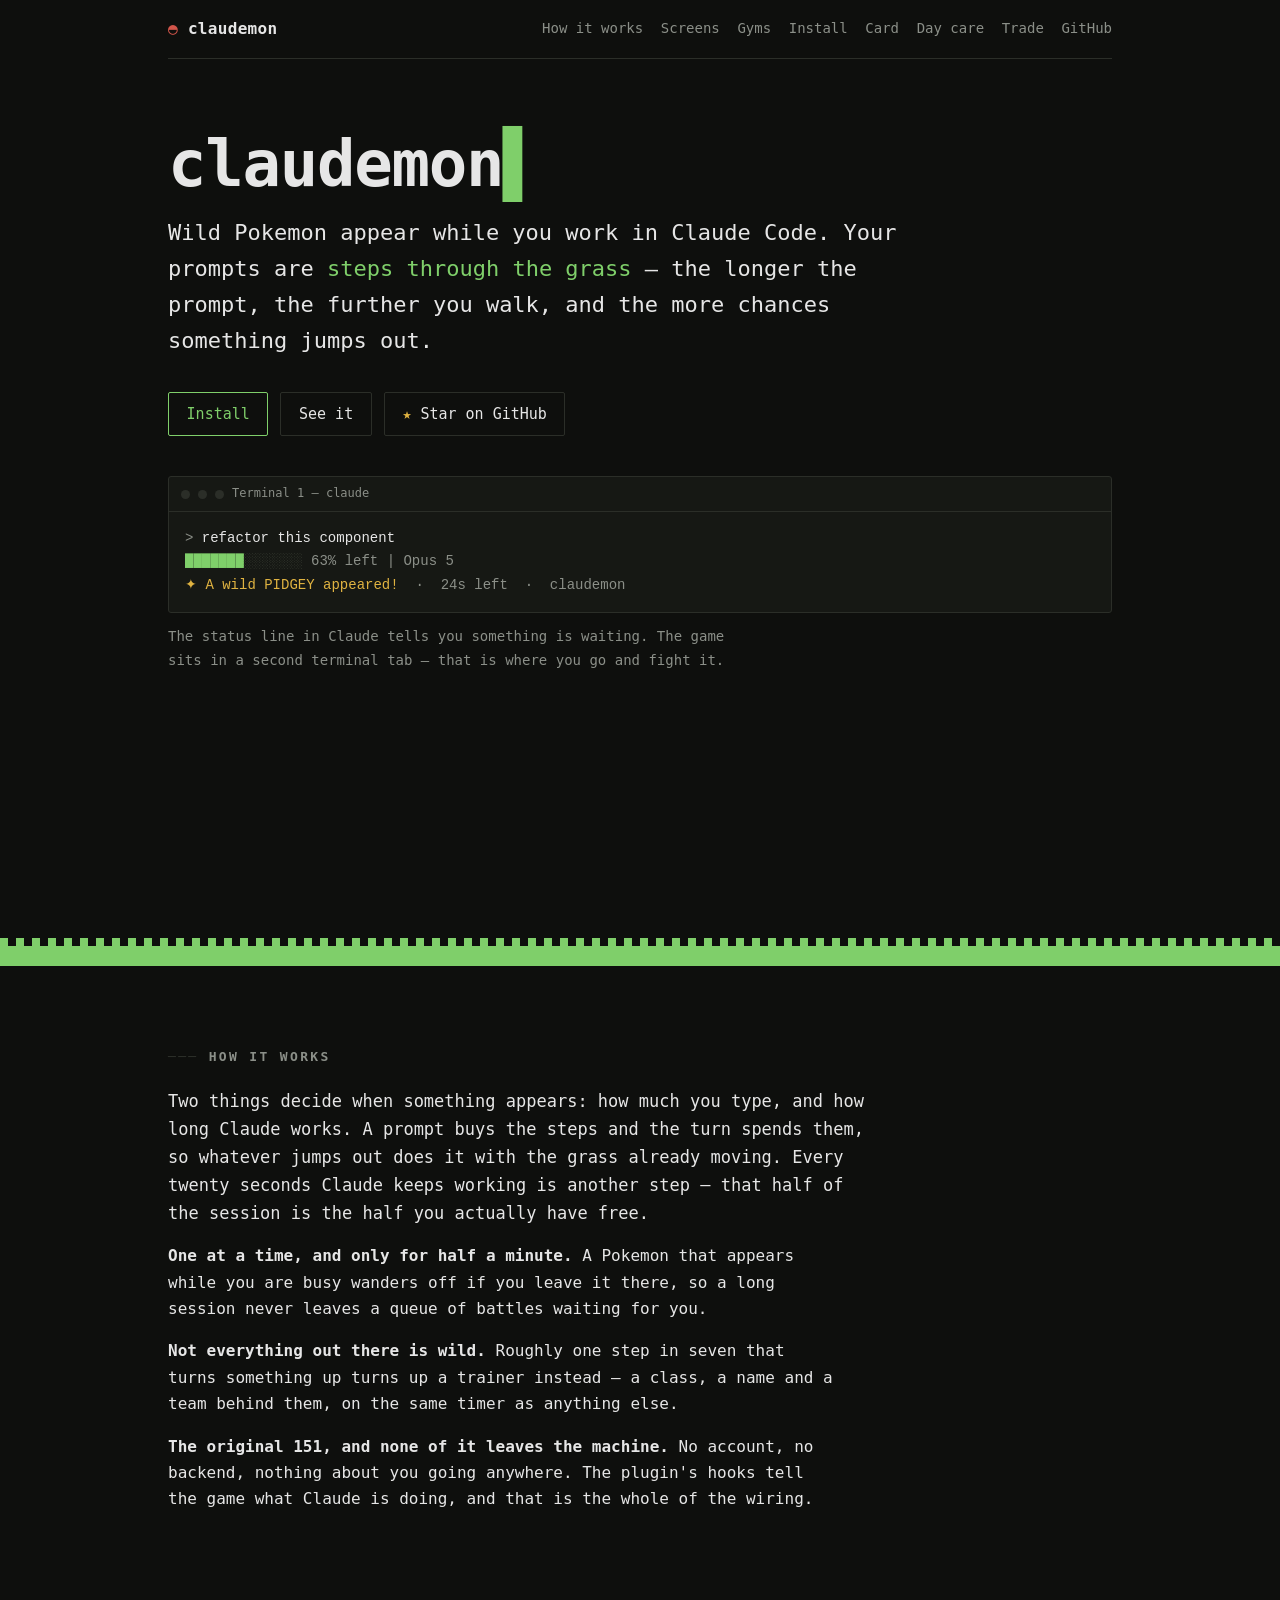
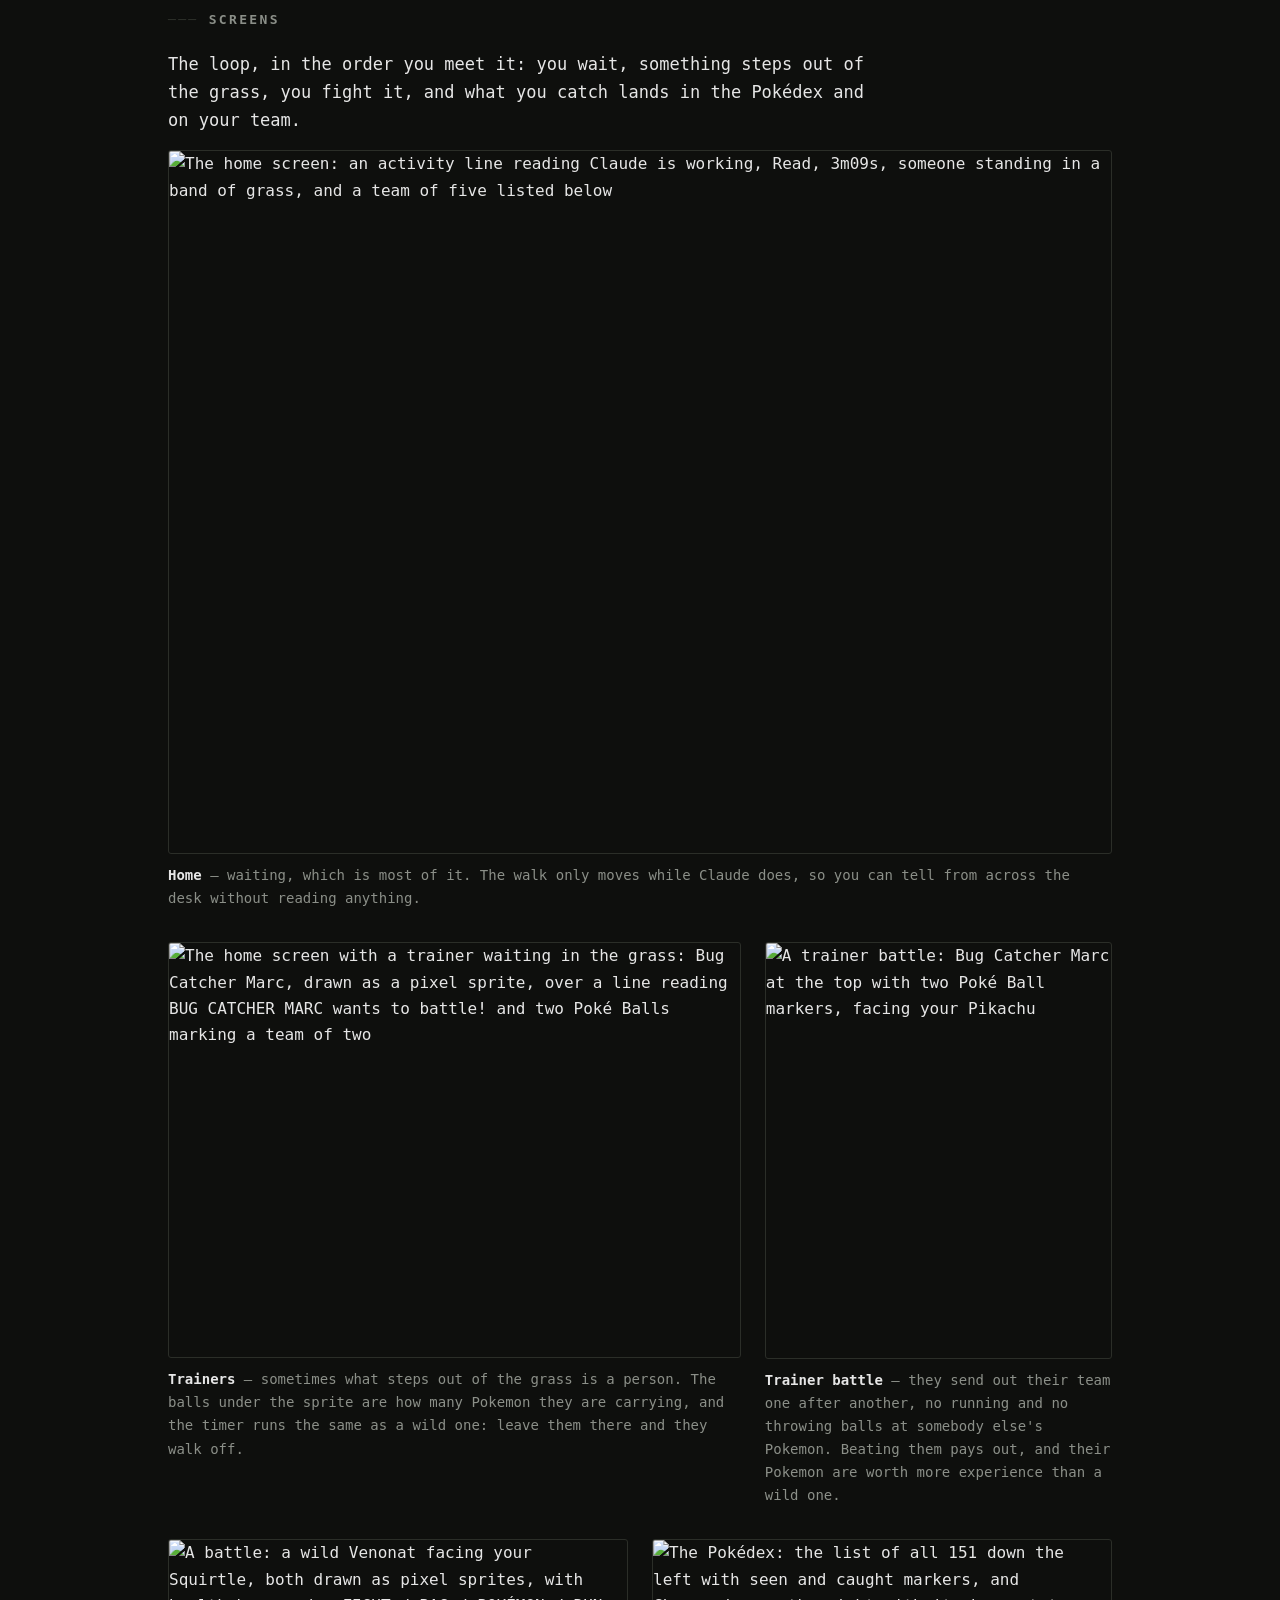
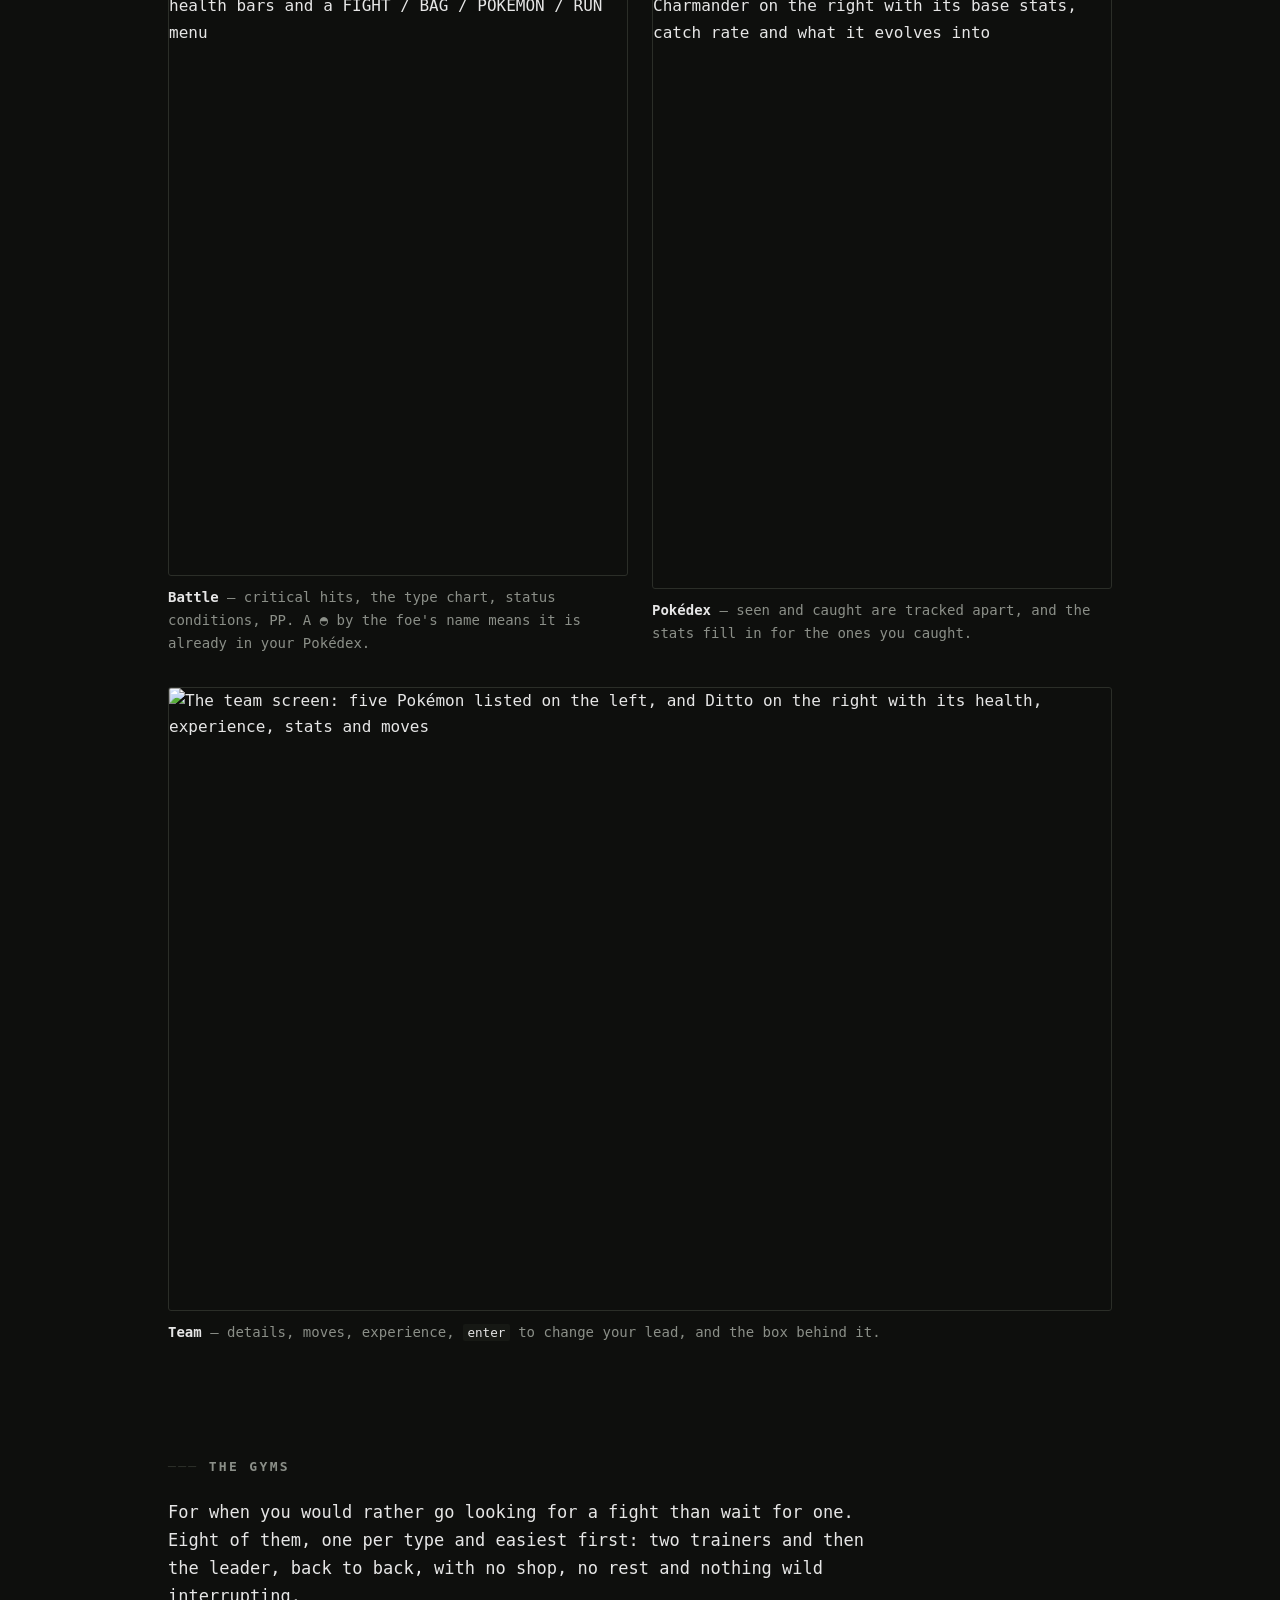
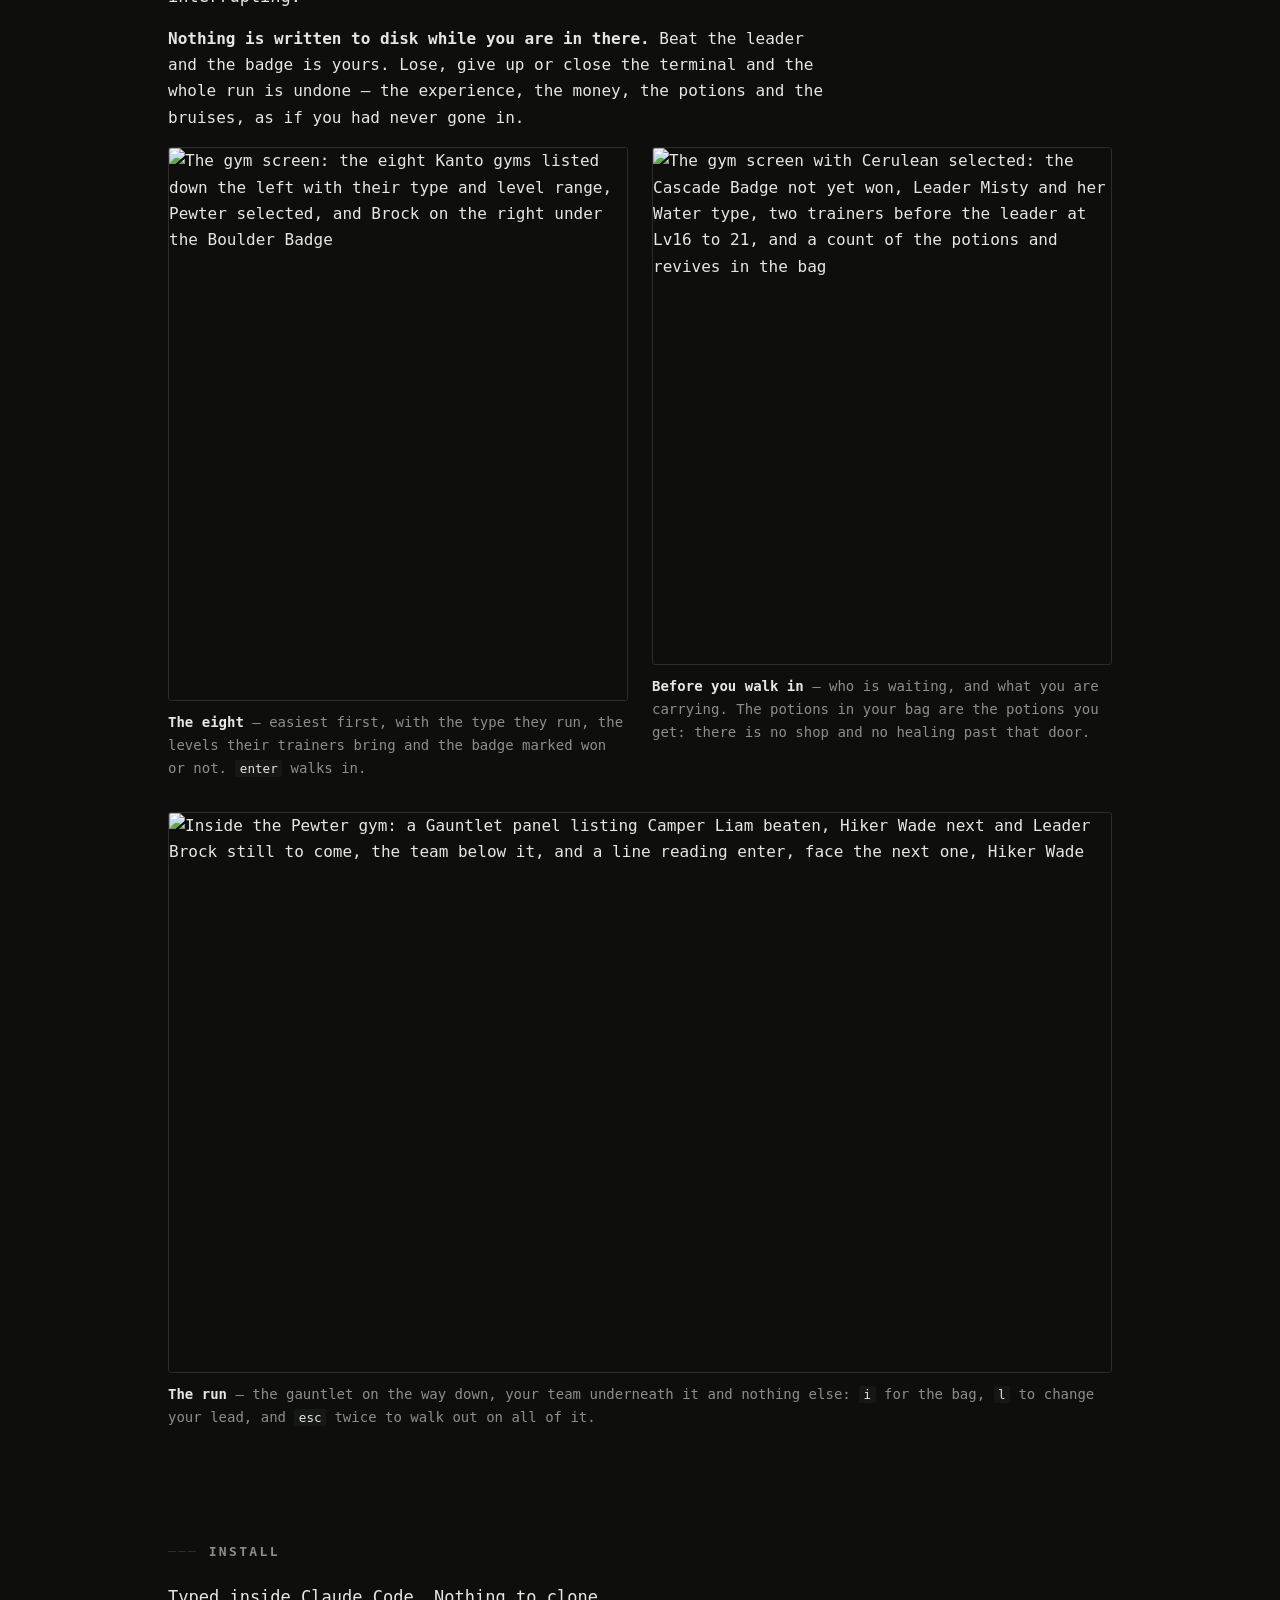
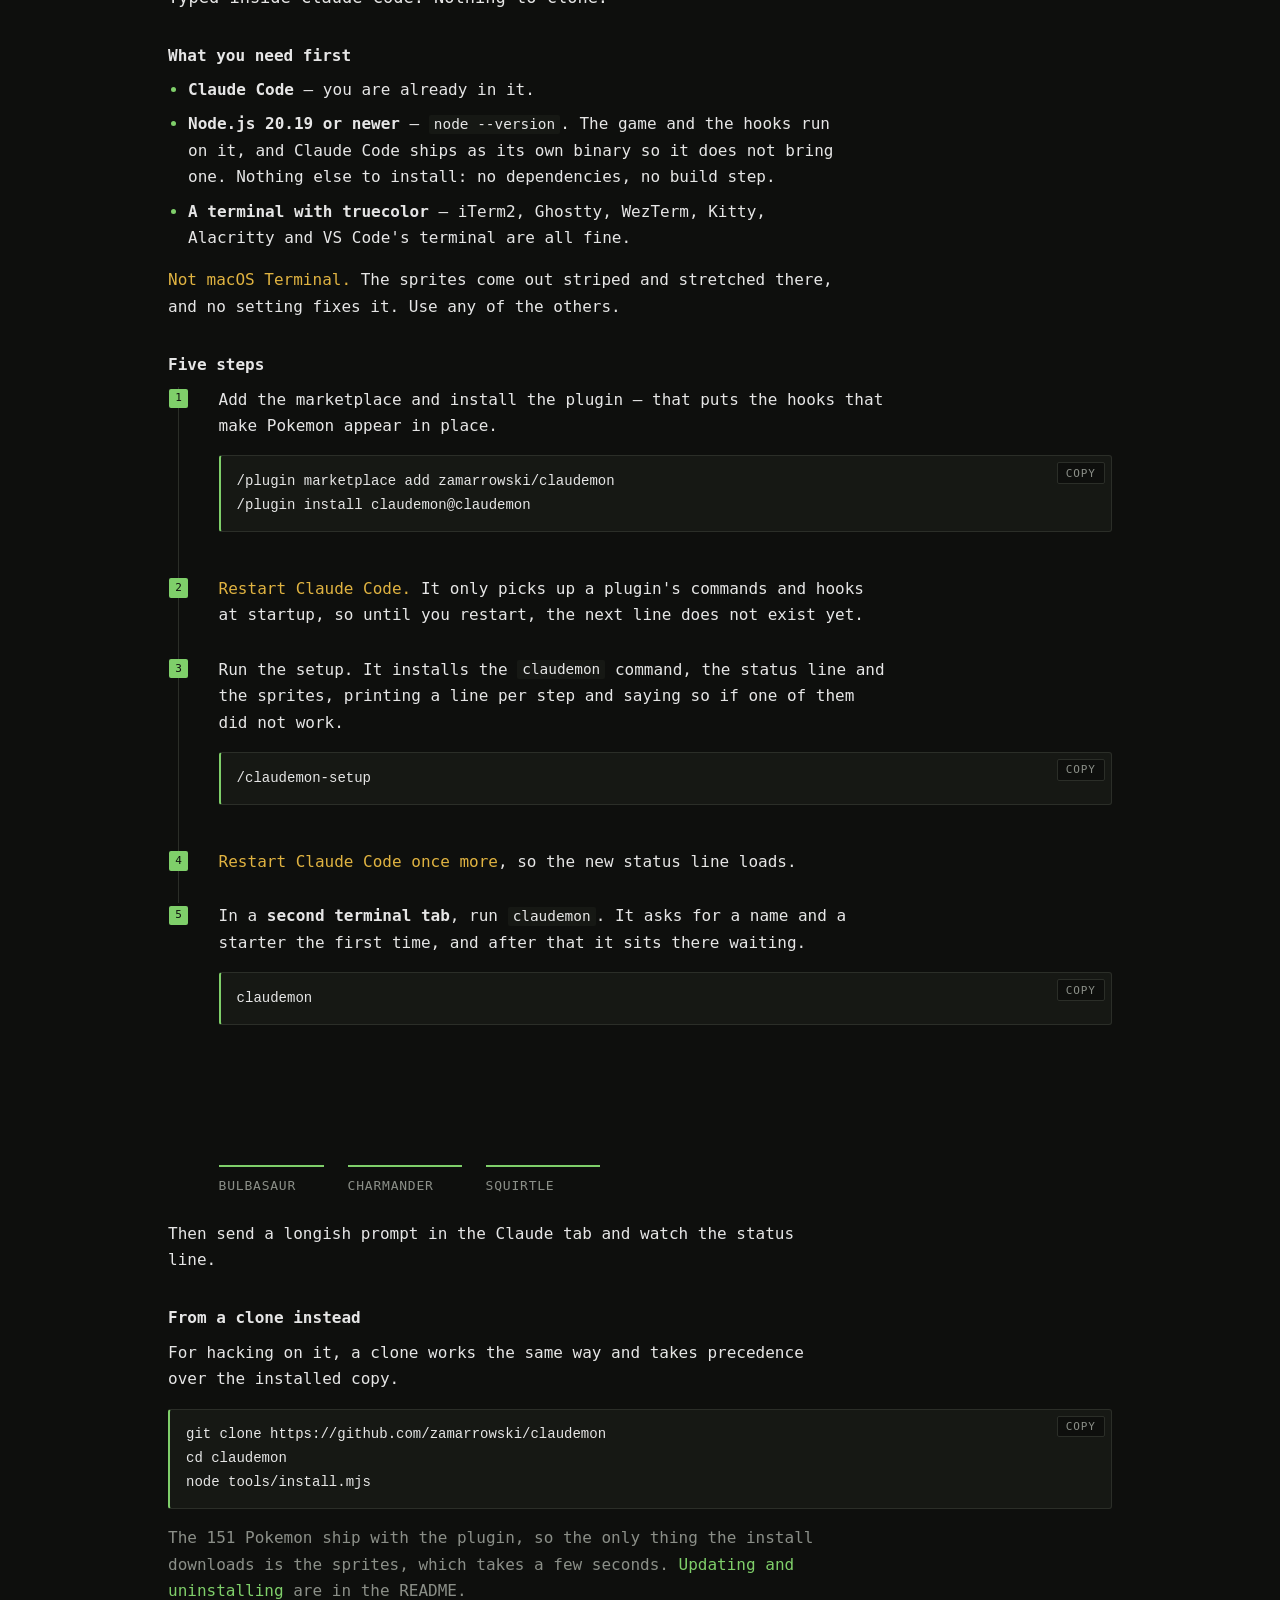
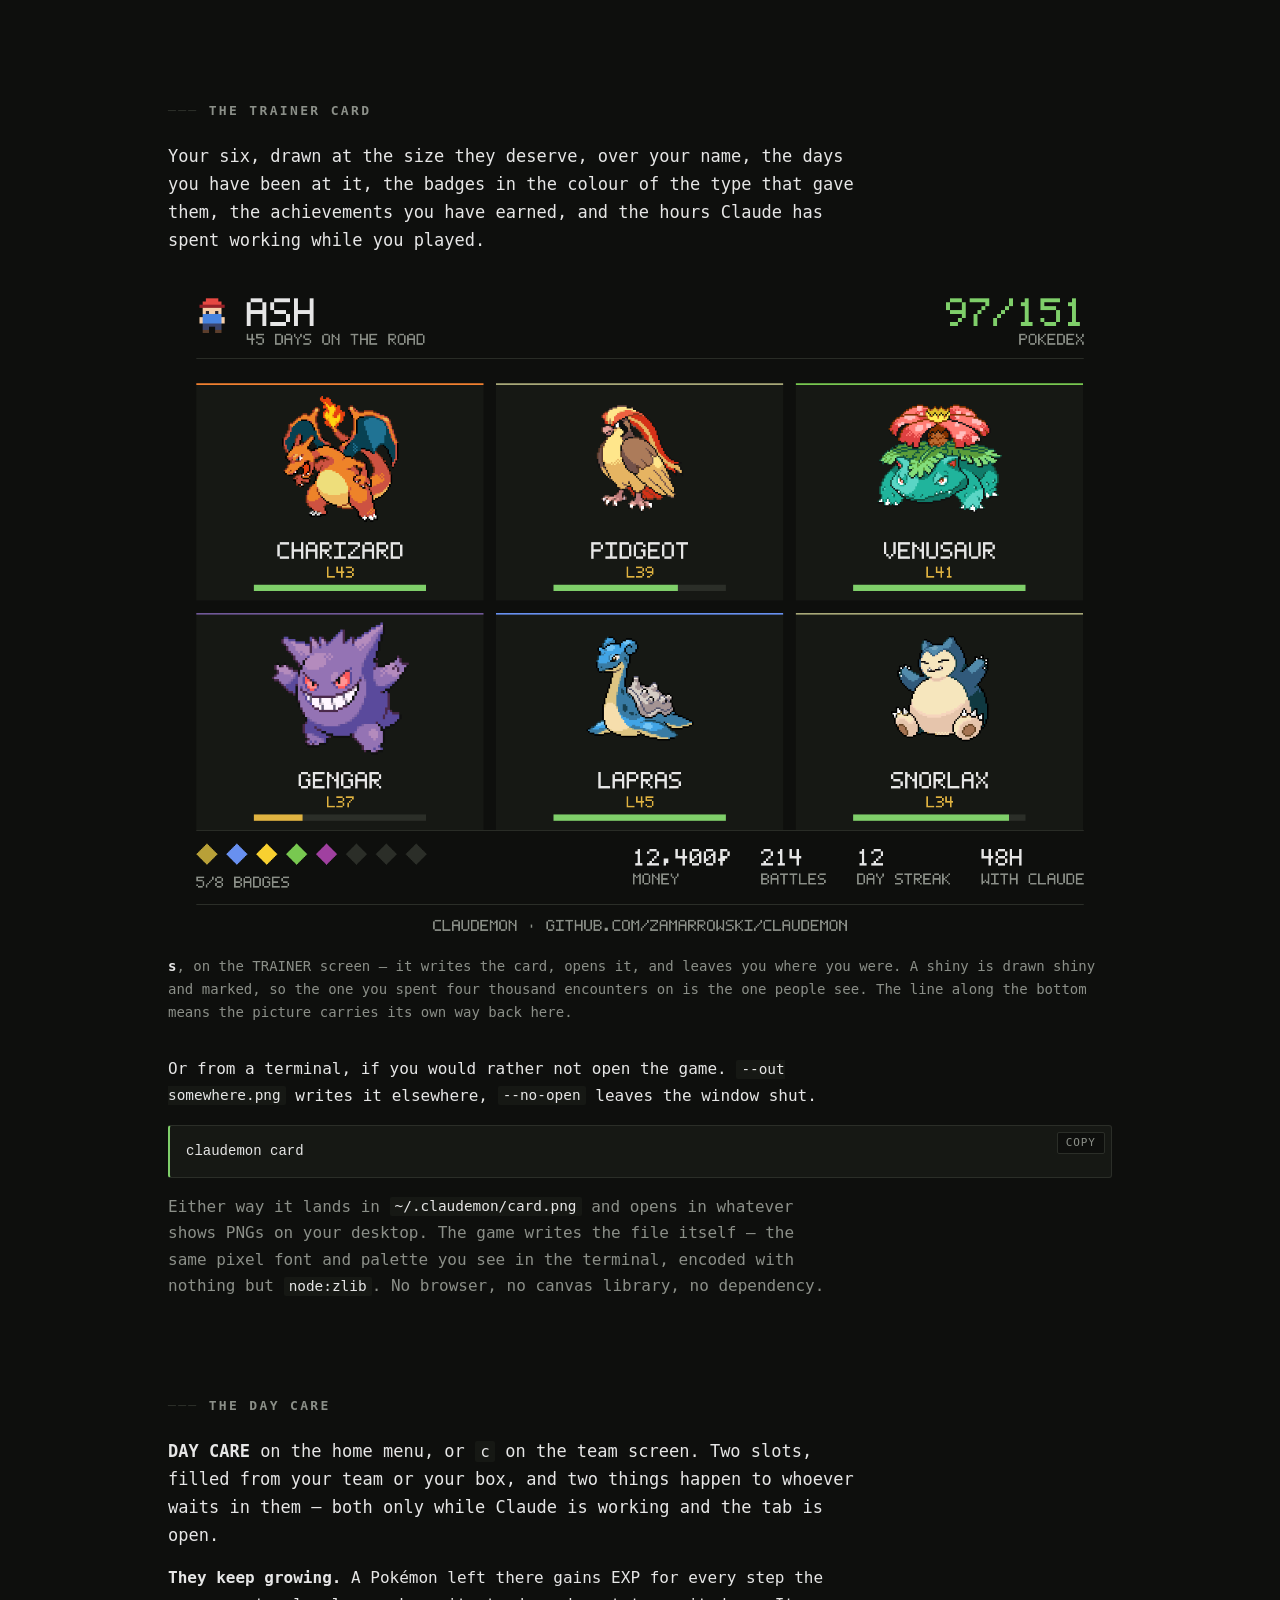
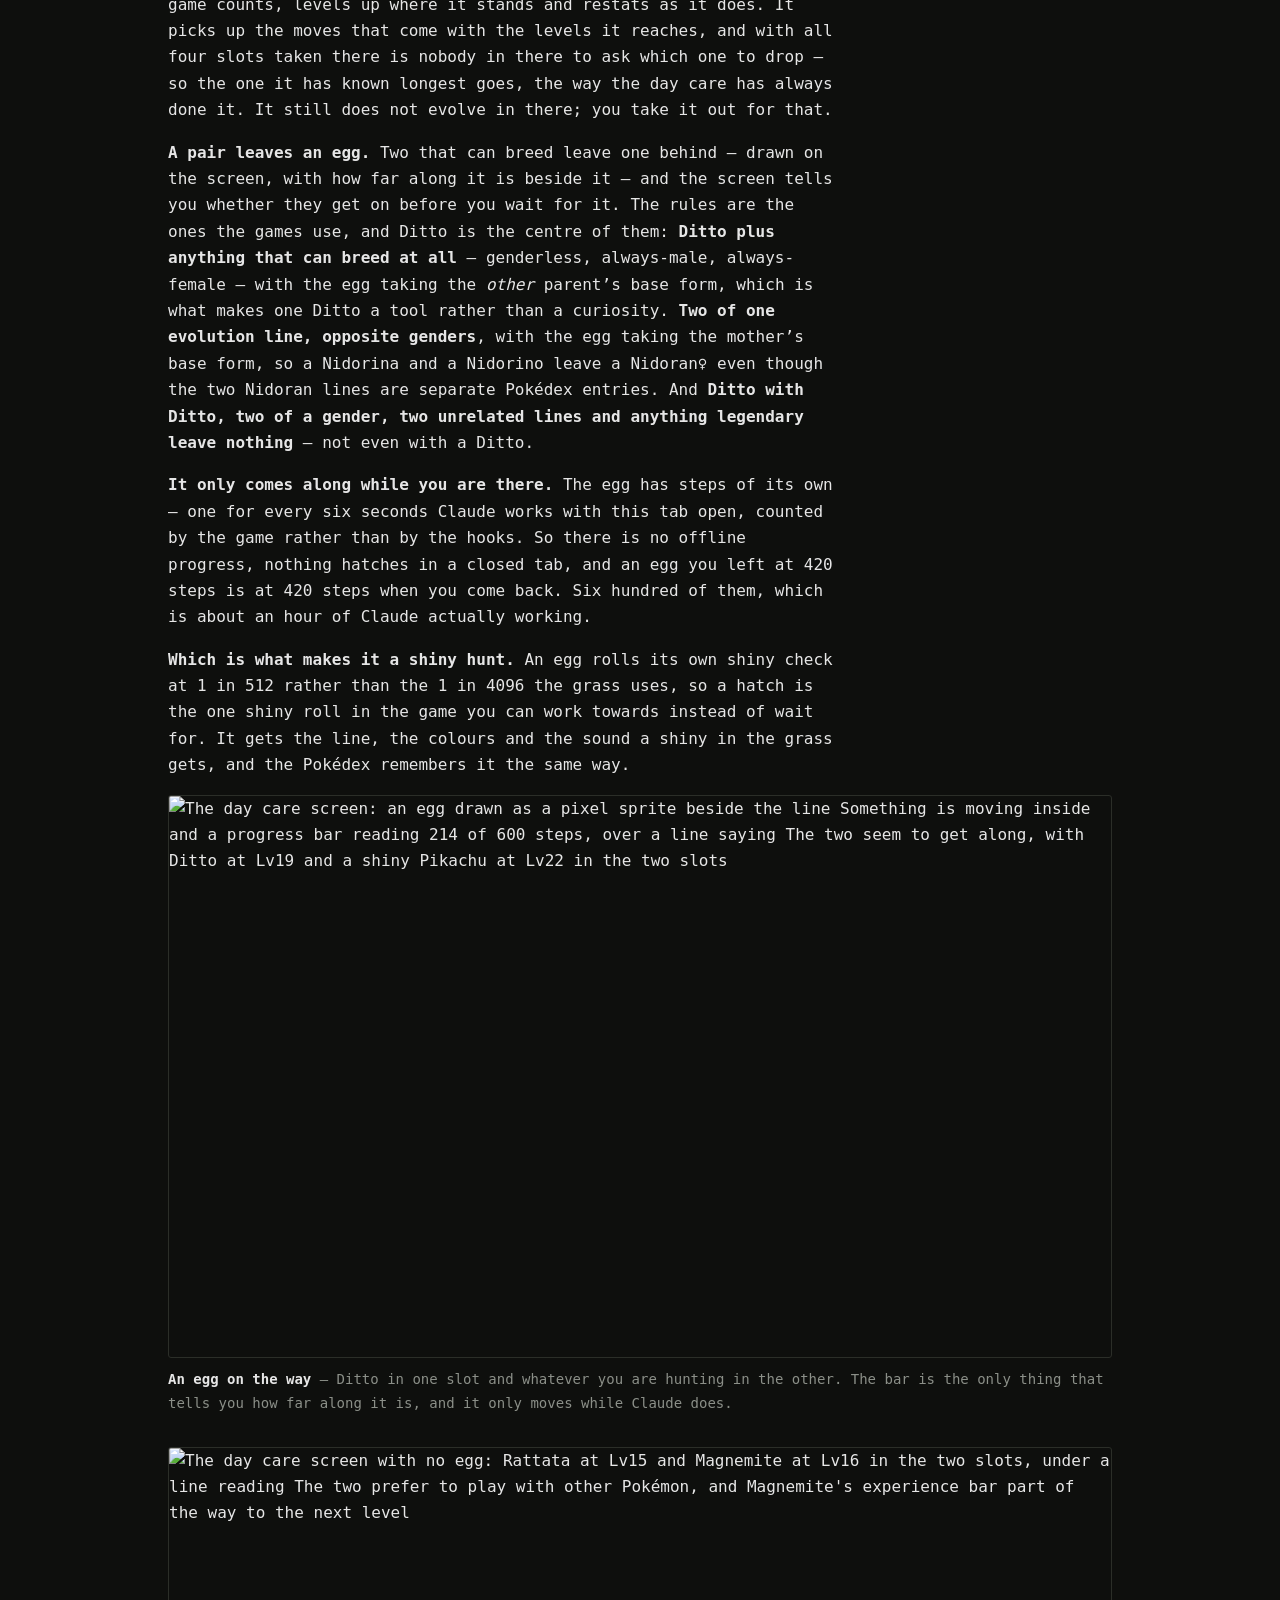
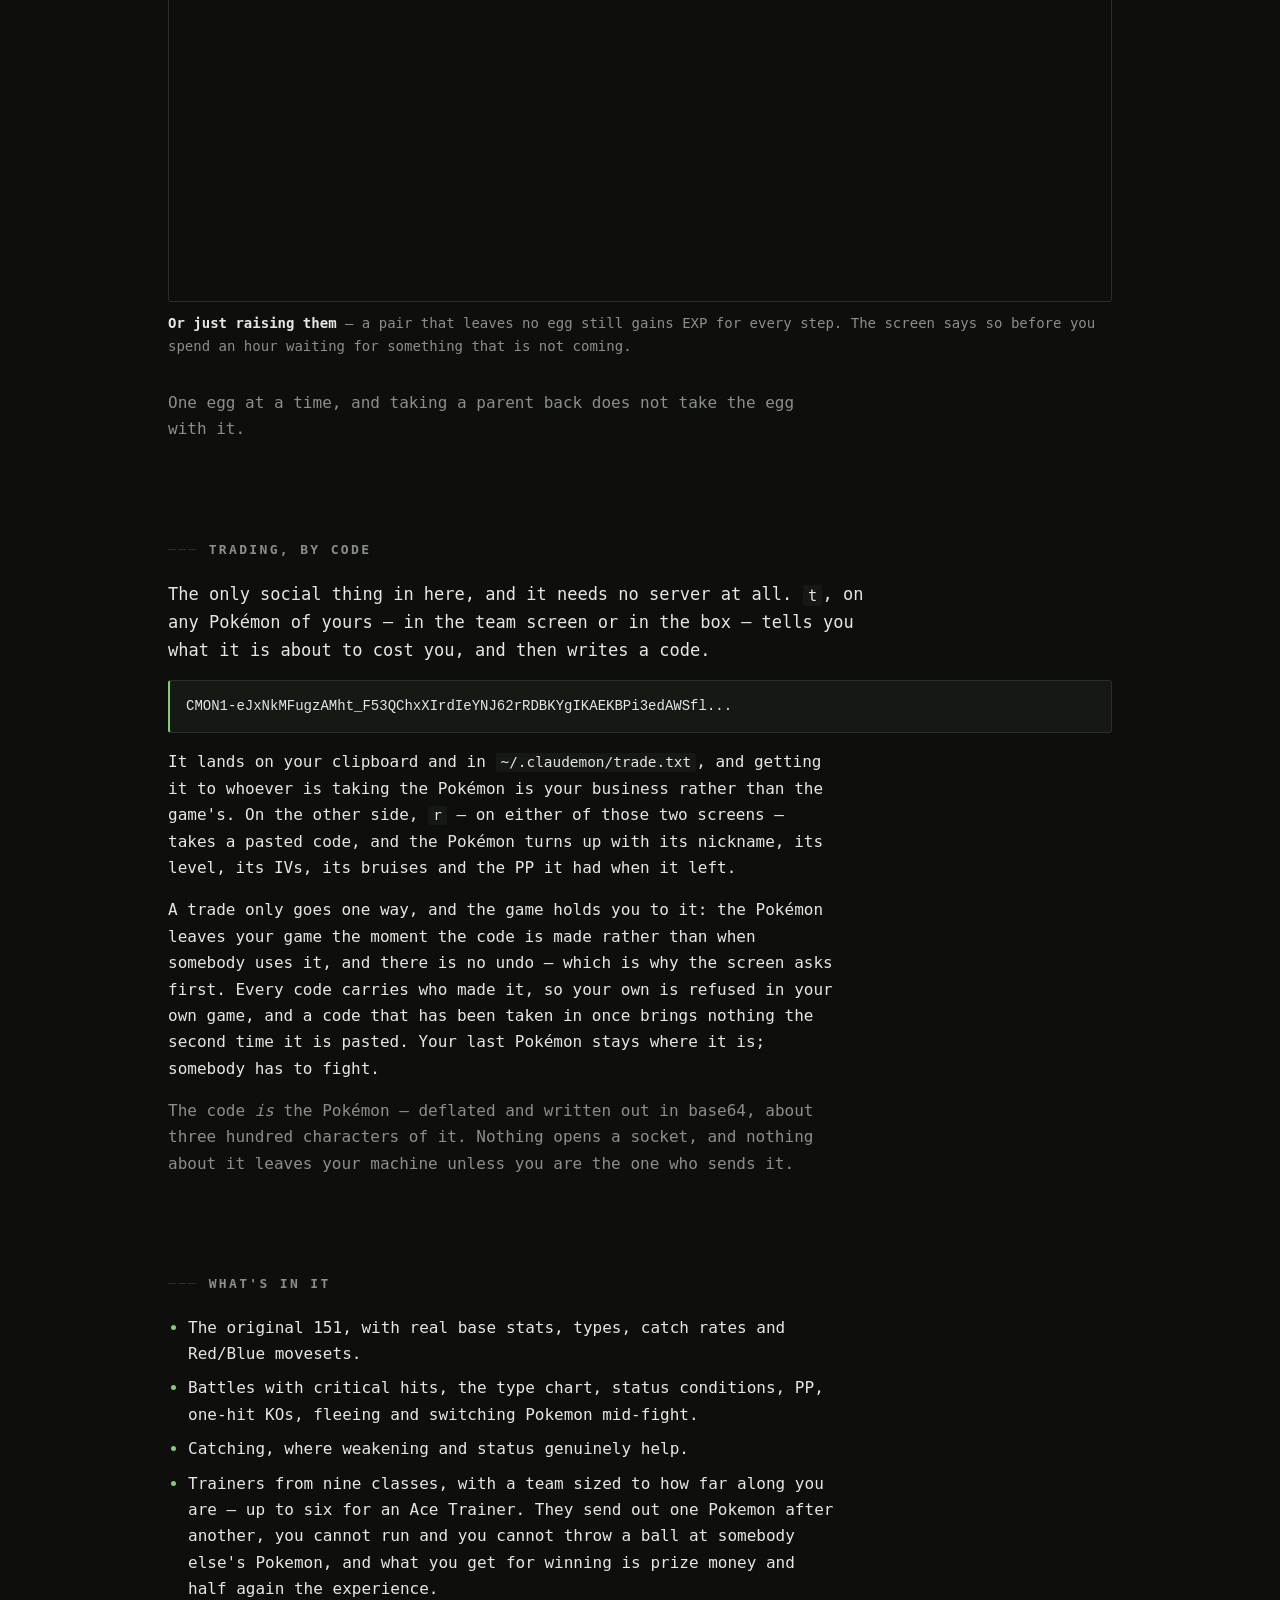
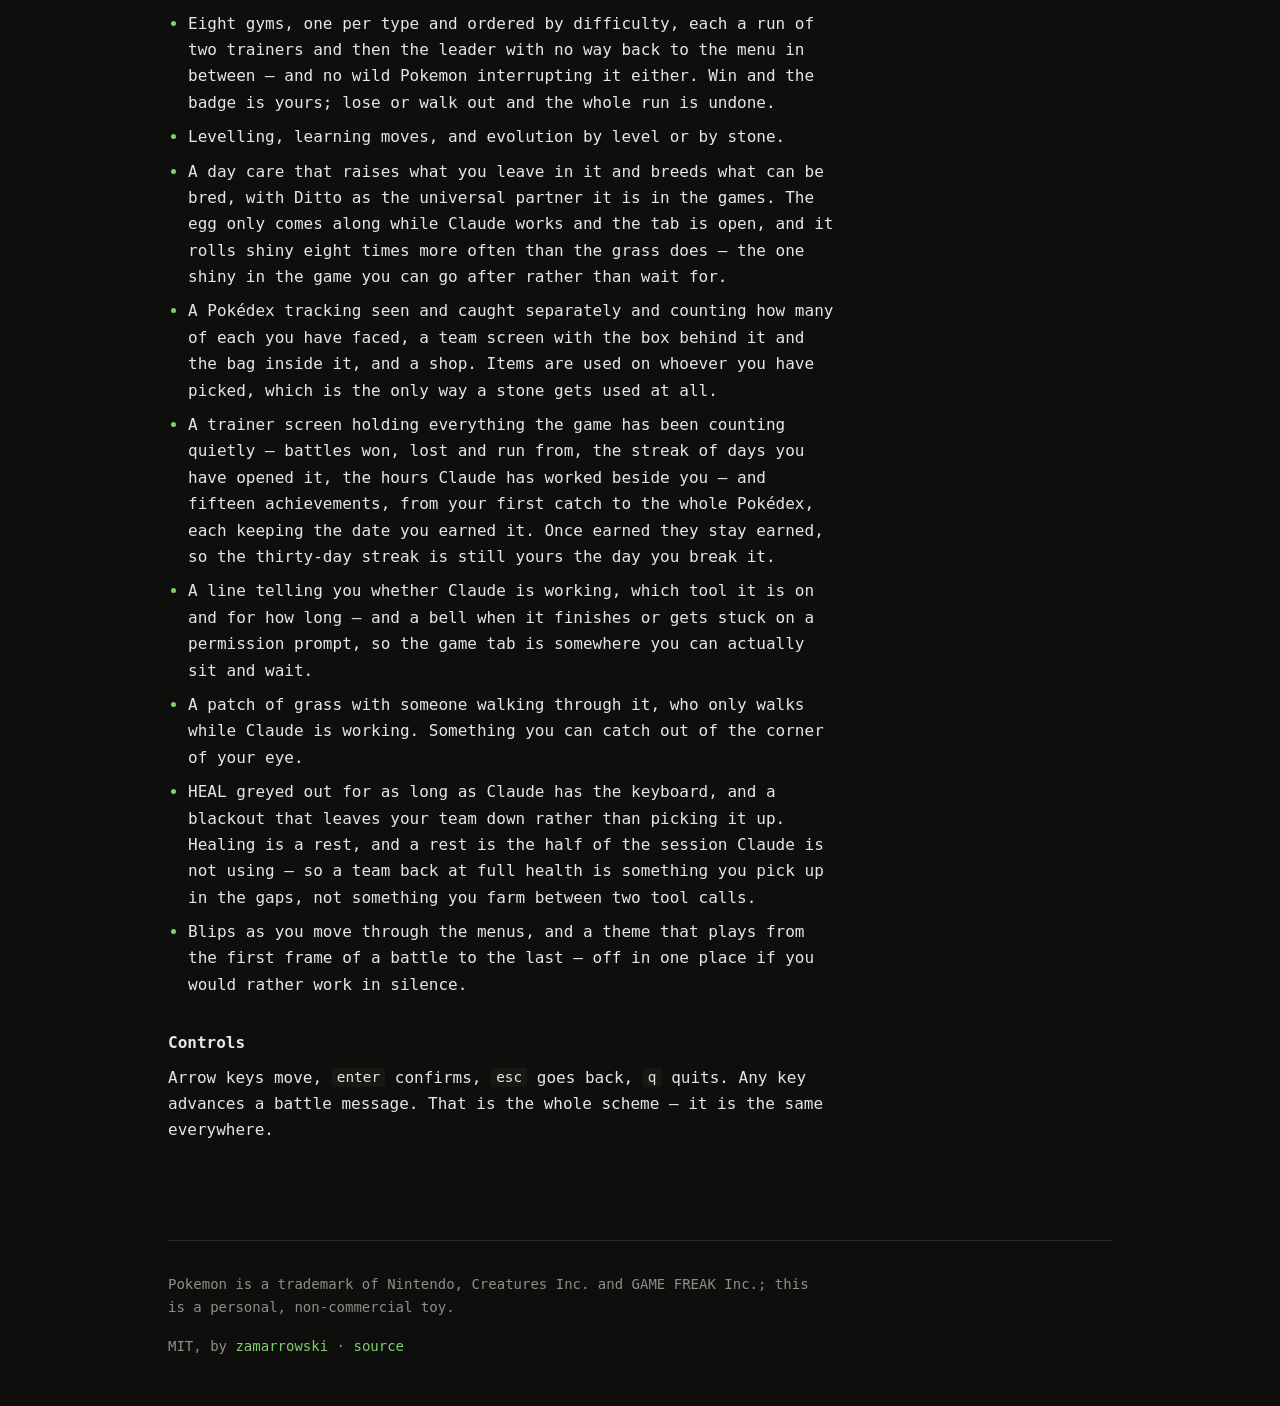
==== commit 152c2228: "daycare: teach the ones waiting the moves they grow into A Pokemon left at the day care gained EXP a" ====
--- a/docs/index.html
+++ b/docs/index.html
@@ -4,7 +4,7 @@
 <meta charset="utf-8">
 <meta name="viewport" content="width=device-width, initial-scale=1">
 <title>claudemon — wild Pokemon appear while you work in Claude Code</title>
-<meta name="description" content="Wild Pokemon appear while you work in Claude Code. Your prompts are steps through the grass. The original 151, fully local, in a browser tab of its own.">
+<meta name="description" content="Wild Pokemon appear while you work in Claude Code. Your prompts are steps through the grass. The original 151, fully local, in a terminal tab of its own.">
 <link rel="canonical" href="https://zamarrowski.github.io/claudemon/">
 <meta property="og:type" content="website">
 <meta property="og:title" content="claudemon">
@@ -337,7 +337,7 @@
 <span class="bar-full">███████</span><span class="bar-empty">░░░░░░░</span> <span class="meta">63% left | Opus 5</span>
 <span class="alert">✦ A wild PIDGEY appeared!</span><span class="meta">  ·  24s left  ·  claudemon</span></pre>
     </div>
-    <p class="dim" style="margin-top:.75rem;font-size:.875rem">The status line in Claude tells you something is waiting. The game sits in a browser tab of its own — that is where you go and fight it.</p>
+    <p class="dim" style="margin-top:.75rem;font-size:.875rem">The status line in Claude tells you something is waiting. The game sits in a second terminal tab — that is where you go and fight it.</p>
   </div>
 
   <div class="grass">
@@ -411,7 +411,7 @@
     <h2>The gyms</h2>
     <p class="lede">For when you would rather go looking for a fight than wait for one. Eight of them, one per type and easiest first: two trainers and then the leader, back to back, with no shop, no rest and nothing wild interrupting.</p>
 
-    <p><strong>Nothing is written to disk while you are in there.</strong> Beat the leader and the badge is yours. Lose, give up or close the game and the whole run is undone — the experience, the money, the potions and the bruises, as if you had never gone in.</p>
+    <p><strong>Nothing is written to disk while you are in there.</strong> Beat the leader and the badge is yours. Lose, give up or close the terminal and the whole run is undone — the experience, the money, the potions and the bruises, as if you had never gone in.</p>
 
     <div class="pair">
       <figure class="shot">
@@ -438,9 +438,9 @@
     <ul>
       <li><b>Claude Code</b> — you are already in it.</li>
       <li><b>Node.js 20.19 or newer</b> — <code>node --version</code>. The game and the hooks run on it, and Claude Code ships as its own binary so it does not bring one. Nothing else to install: no dependencies, no build step.</li>
-      <li><b>A browser from this decade</b> — Chrome, Safari, Firefox or Edge. The game is served from your own machine.</li>
+      <li><b>A terminal with truecolor</b> — iTerm2, Ghostty, WezTerm, Kitty, Alacritty and VS Code's terminal are all fine.</li>
     </ul>
-    <p class="dim">Nothing is hosted anywhere. <code>claudemon</code> starts a server on <code>127.0.0.1</code>, opens your browser at it, and stops when you press Ctrl-C.</p>
+    <p><span class="warn">Not macOS Terminal.</span> The sprites come out striped and stretched there, and no setting fixes it. Use any of the others.</p>
 
     <h3>Five steps</h3>
     <ol class="steps">
@@ -466,7 +466,7 @@
         <p><span class="warn">Restart Claude Code once more</span>, so the new status line loads.</p>
       </li>
       <li>
-        <p>Run <code>claudemon</code>. It serves the game and opens it in your browser; it asks for a name and a starter the first time, and after that it sits there waiting.</p>
+        <p>In a <b>second terminal tab</b>, run <code>claudemon</code>. It asks for a name and a starter the first time, and after that it sits there waiting.</p>
         <div class="code">
 <pre>claudemon</pre>
           <button type="button" aria-label="Copy the launch command">COPY</button>
@@ -523,14 +523,14 @@
       <button type="button" aria-label="Copy the card command">COPY</button>
     </div>
 
-    <p class="dim">Either way it lands in <code>~/.claudemon/card.png</code> and opens in whatever shows PNGs on your desktop. The game writes the file itself — its own pixel font and palette, encoded with nothing but <code>node:zlib</code>. No canvas library, no dependency.</p>
+    <p class="dim">Either way it lands in <code>~/.claudemon/card.png</code> and opens in whatever shows PNGs on your desktop. The game writes the file itself — the same pixel font and palette you see in the terminal, encoded with nothing but <code>node:zlib</code>. No browser, no canvas library, no dependency.</p>
   </section>
 
   <section id="daycare">
     <h2>The day care</h2>
     <p class="lede"><strong>DAY CARE</strong> on the home menu, or <code>c</code> on the team screen. Two slots, filled from your team or your box, and two things happen to whoever waits in them — both only while Claude is working and the tab is open.</p>
 
-    <p><strong>They keep growing.</strong> A Pok&eacute;mon left there gains EXP for every step the game counts, levels up where it stands and restats as it does. It does not learn moves and it does not evolve in there; you take it out for that.</p>
+    <p><strong>They keep growing.</strong> A Pok&eacute;mon left there gains EXP for every step the game counts, levels up where it stands and restats as it does. It picks up the moves that come with the levels it reaches, and with all four slots taken there is nobody in there to ask which one to drop &mdash; so the one it has known longest goes, the way the day care has always done it. It still does not evolve in there; you take it out for that.</p>
 
     <p><strong>A pair leaves an egg.</strong> Two that can breed leave one behind &mdash; drawn on the screen, with how far along it is beside it &mdash; and the screen tells you whether they get on before you wait for it. The rules are the ones the games use, and Ditto is the centre of them: <strong>Ditto plus anything that can breed at all</strong> — genderless, always-male, always-female — with the egg taking the <em>other</em> parent&rsquo;s base form, which is what makes one Ditto a tool rather than a curiosity. <strong>Two of one evolution line, opposite genders</strong>, with the egg taking the mother&rsquo;s base form, so a Nidorina and a Nidorino leave a Nidoran&#9792; even though the two Nidoran lines are separate Pok&eacute;dex entries. And <strong>Ditto with Ditto, two of a gender, two unrelated lines and anything legendary leave nothing</strong> — not even with a Ditto.</p>
 
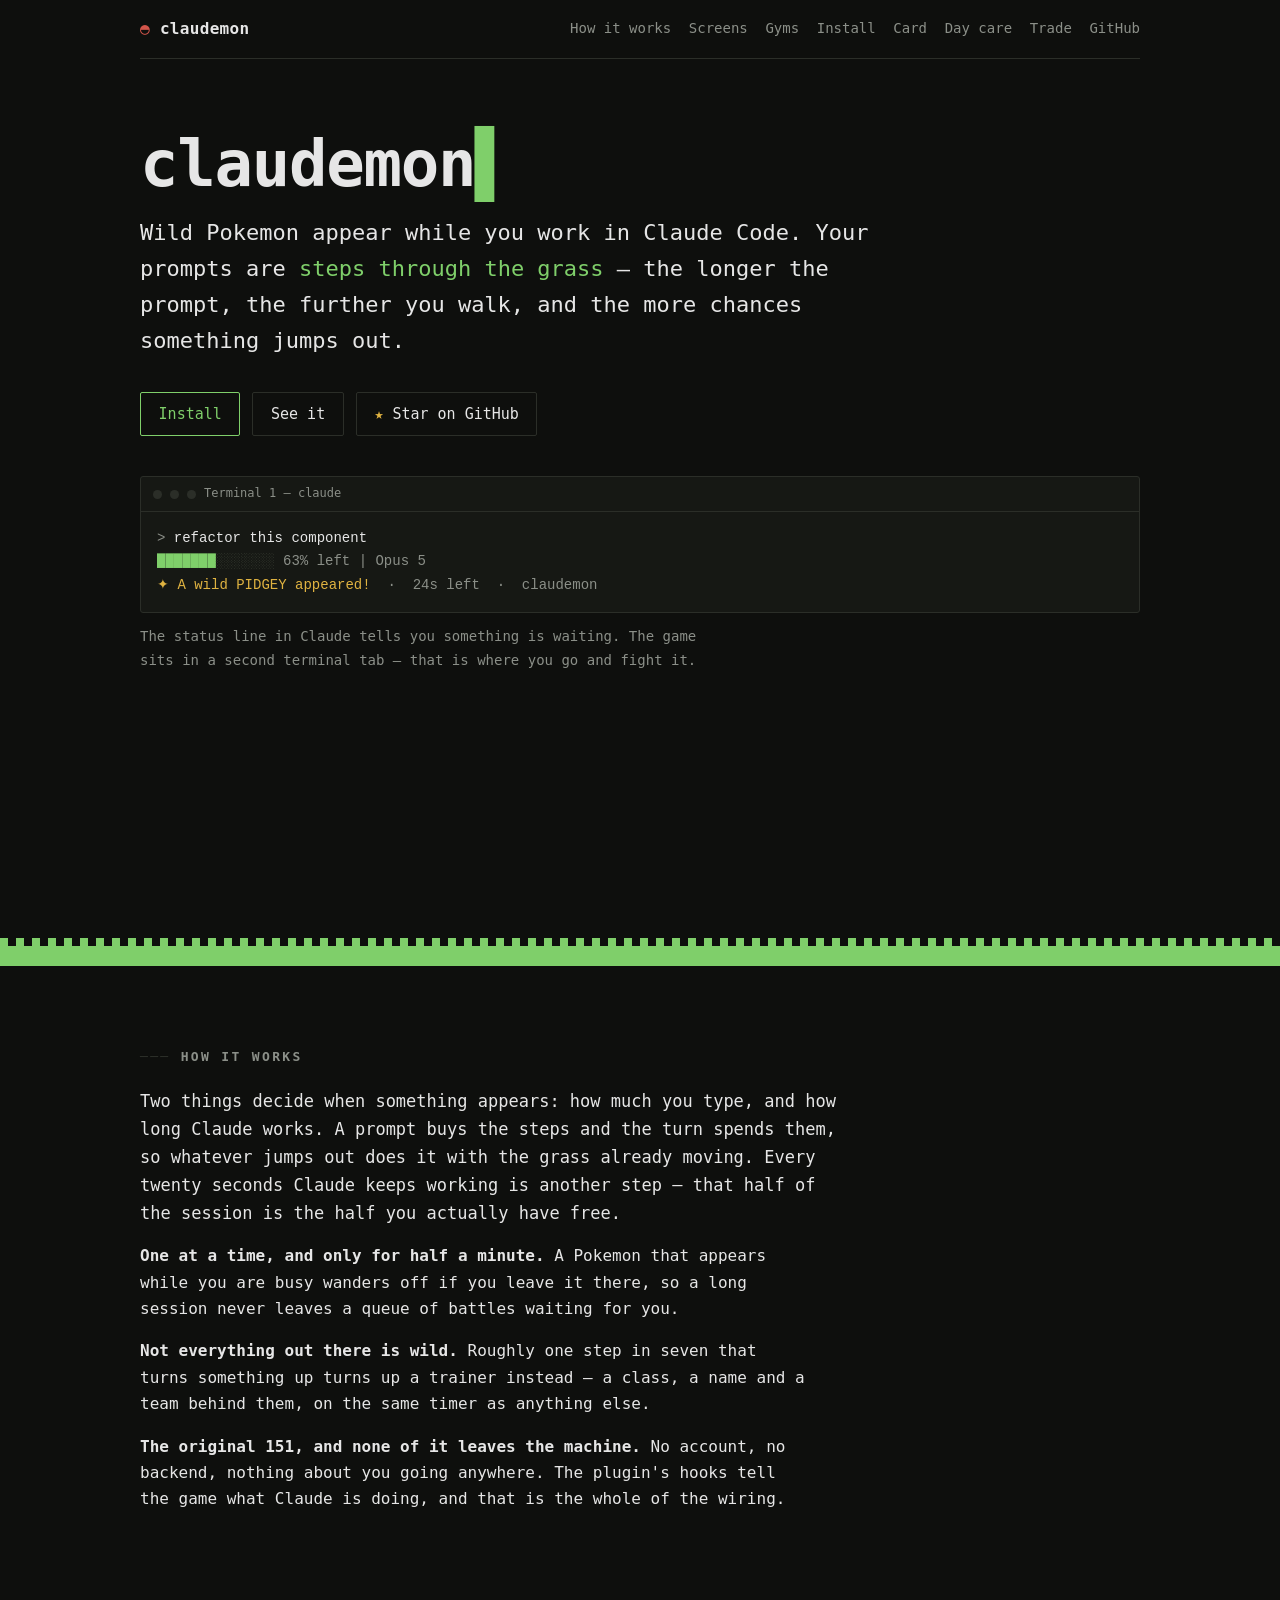
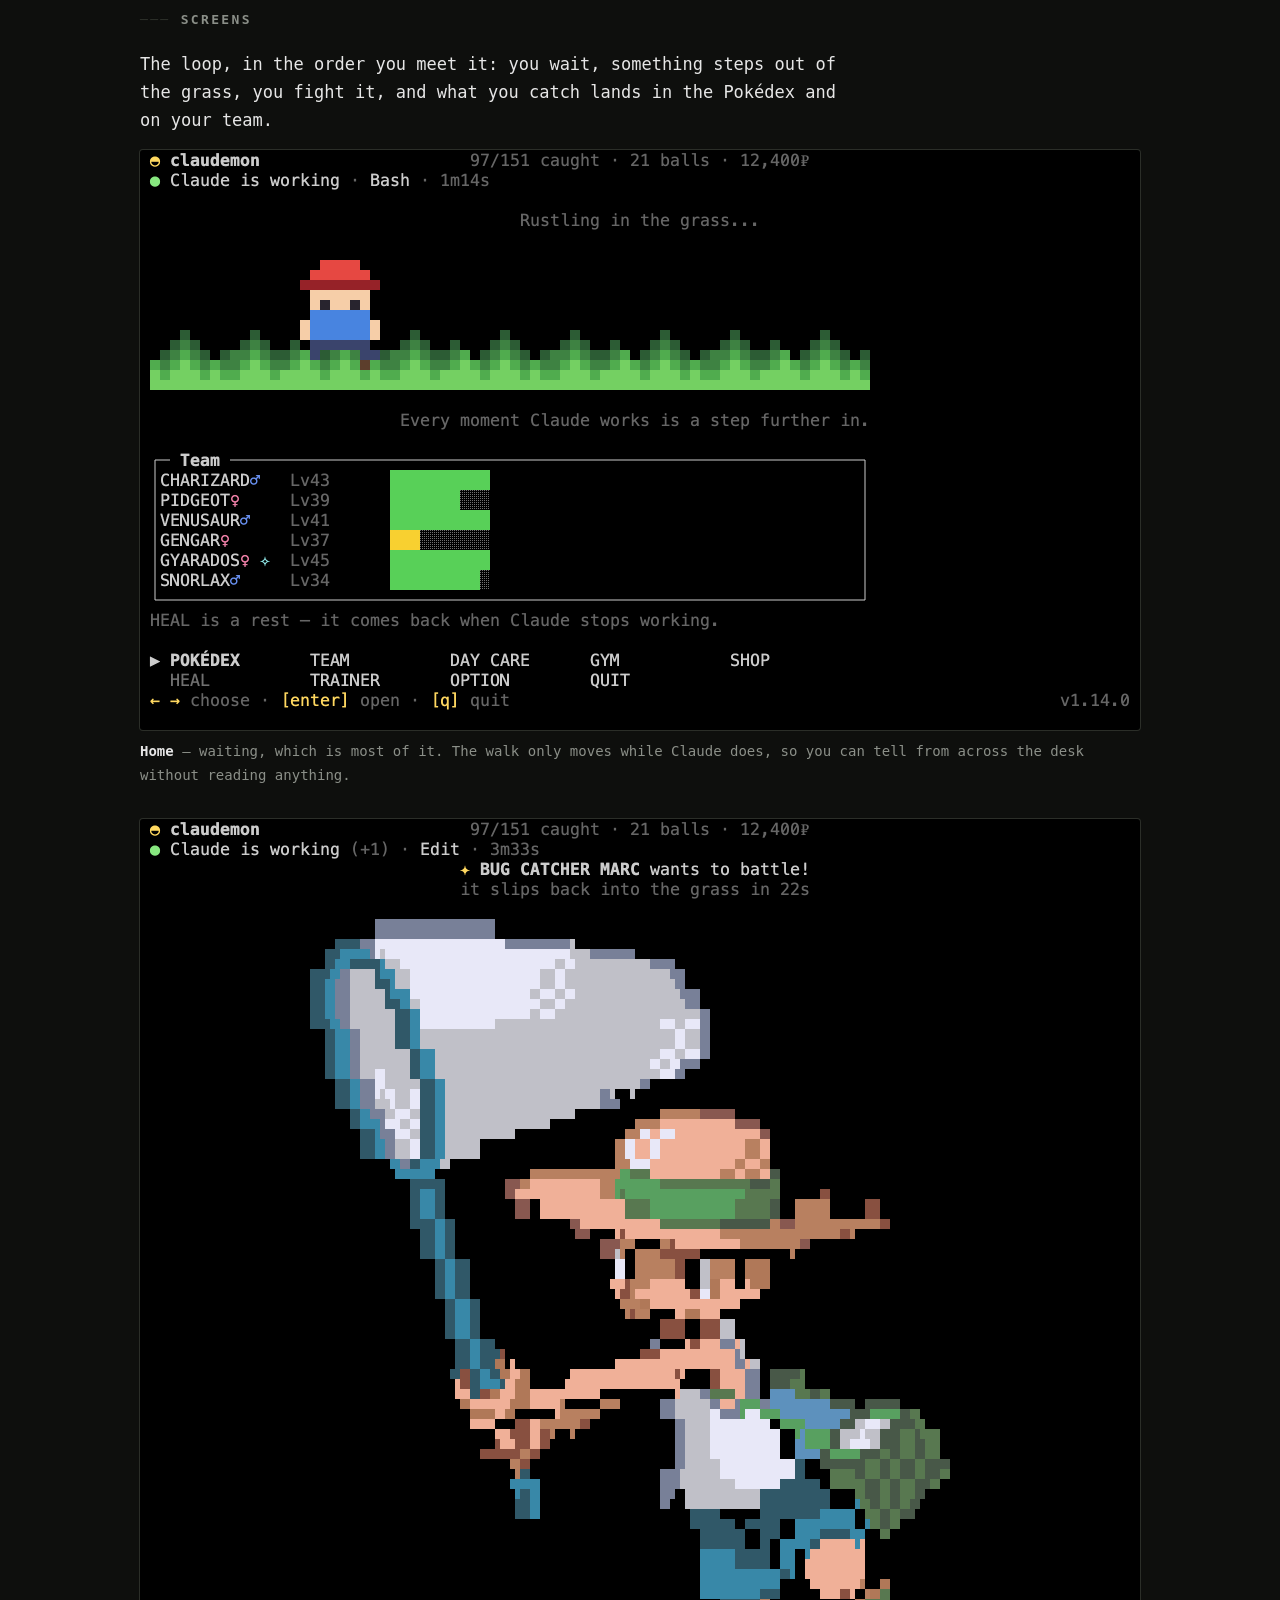
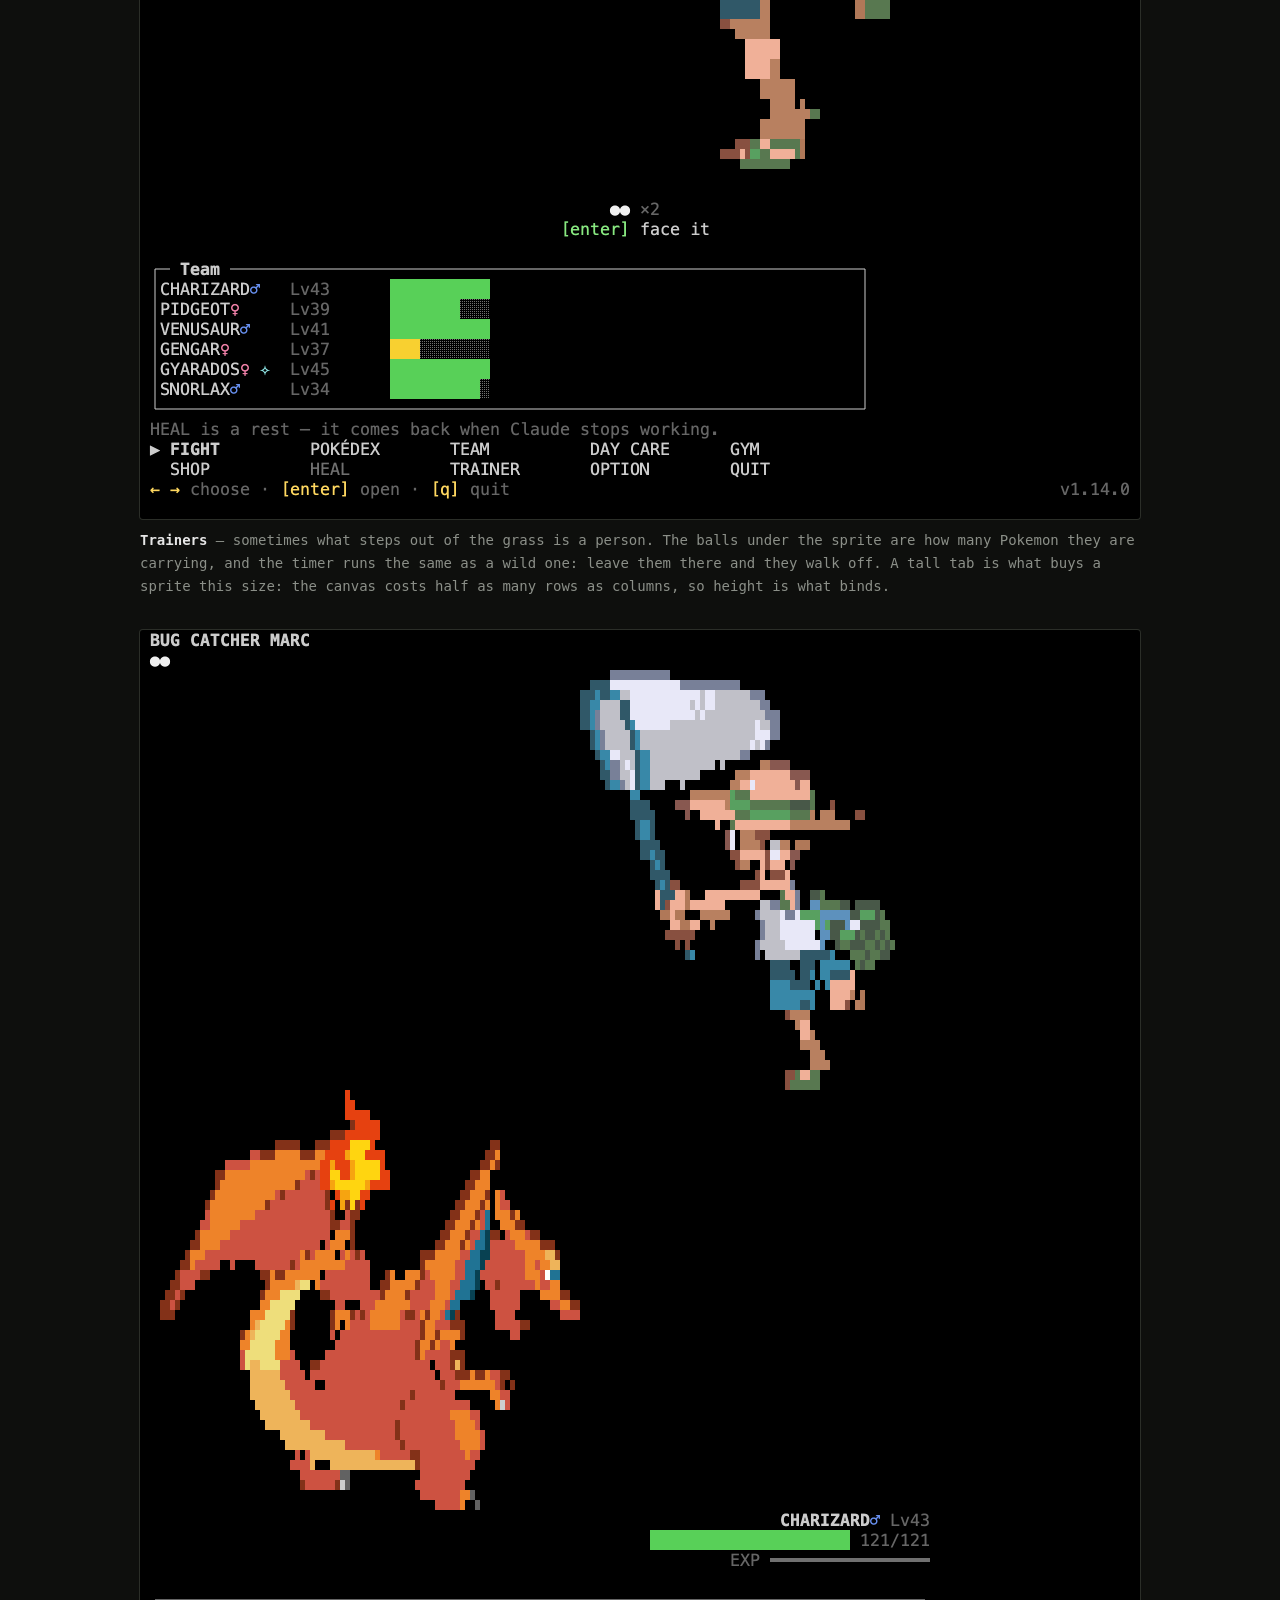
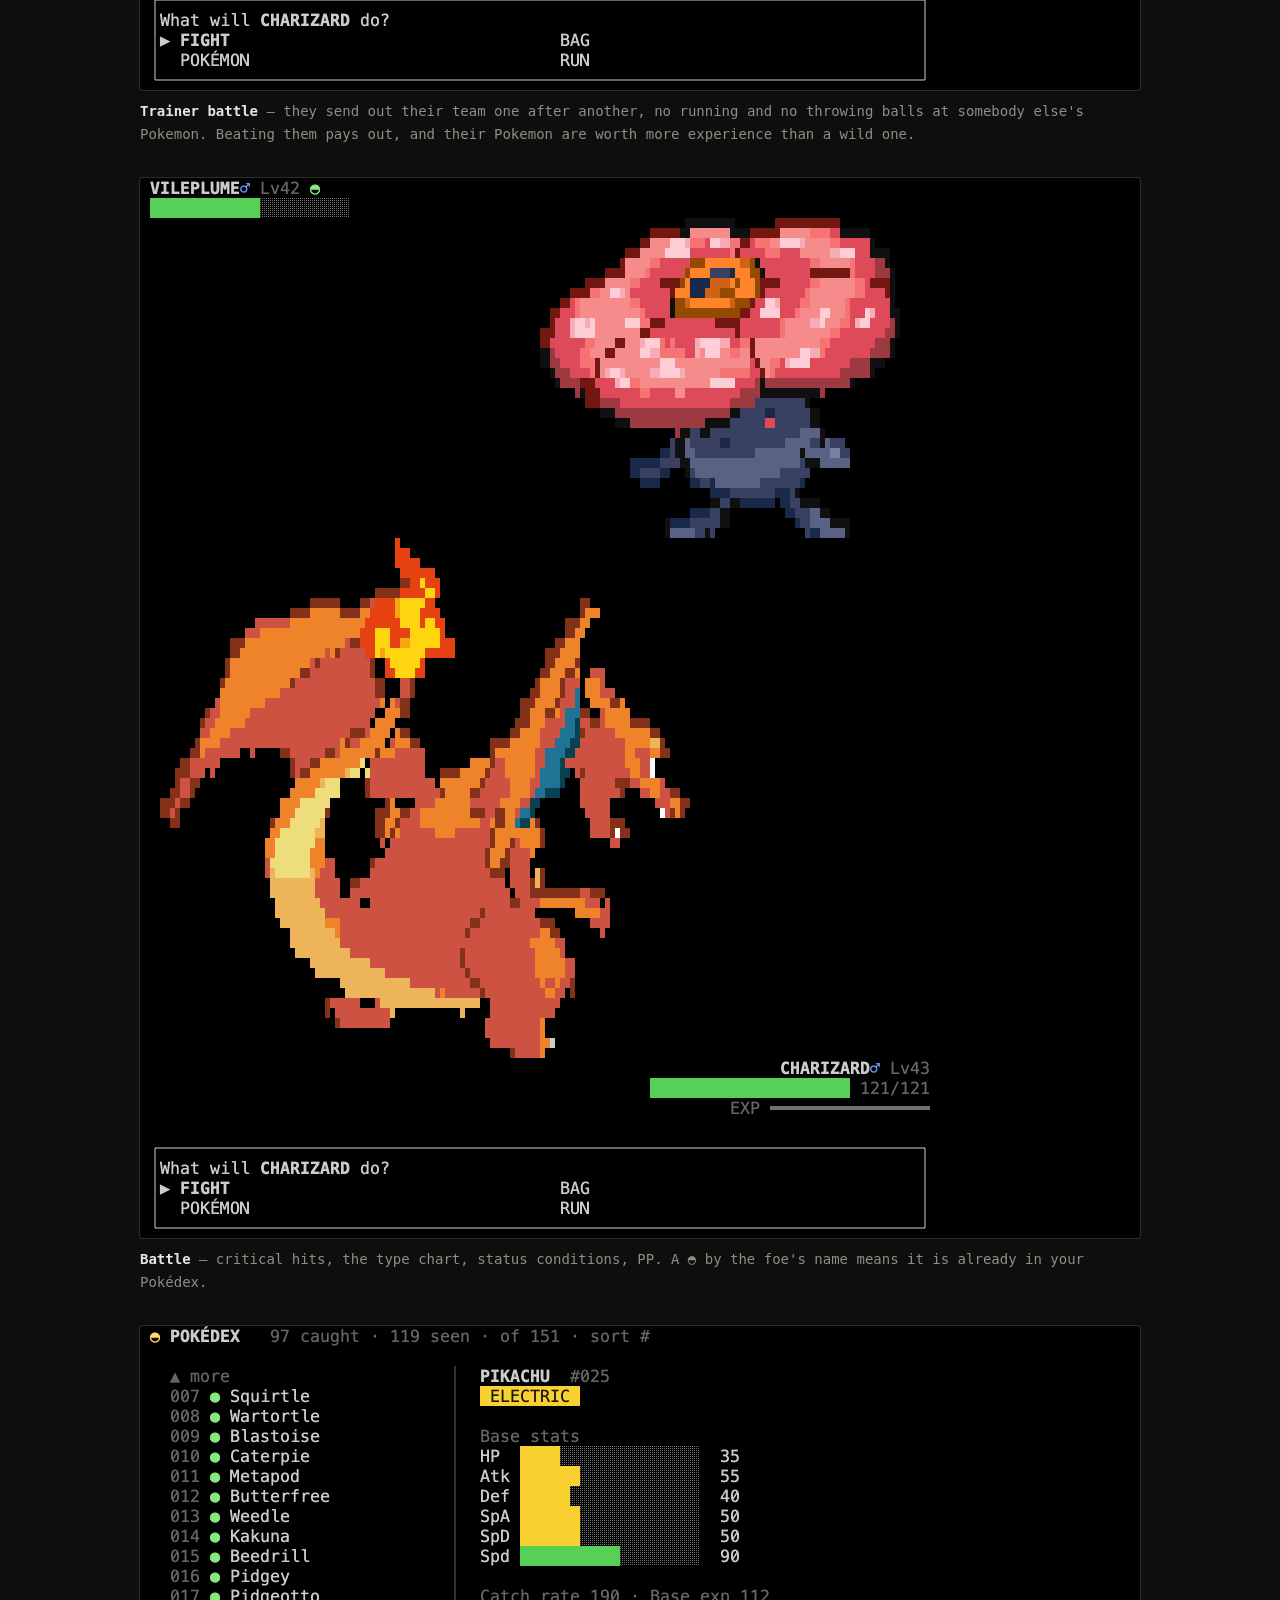
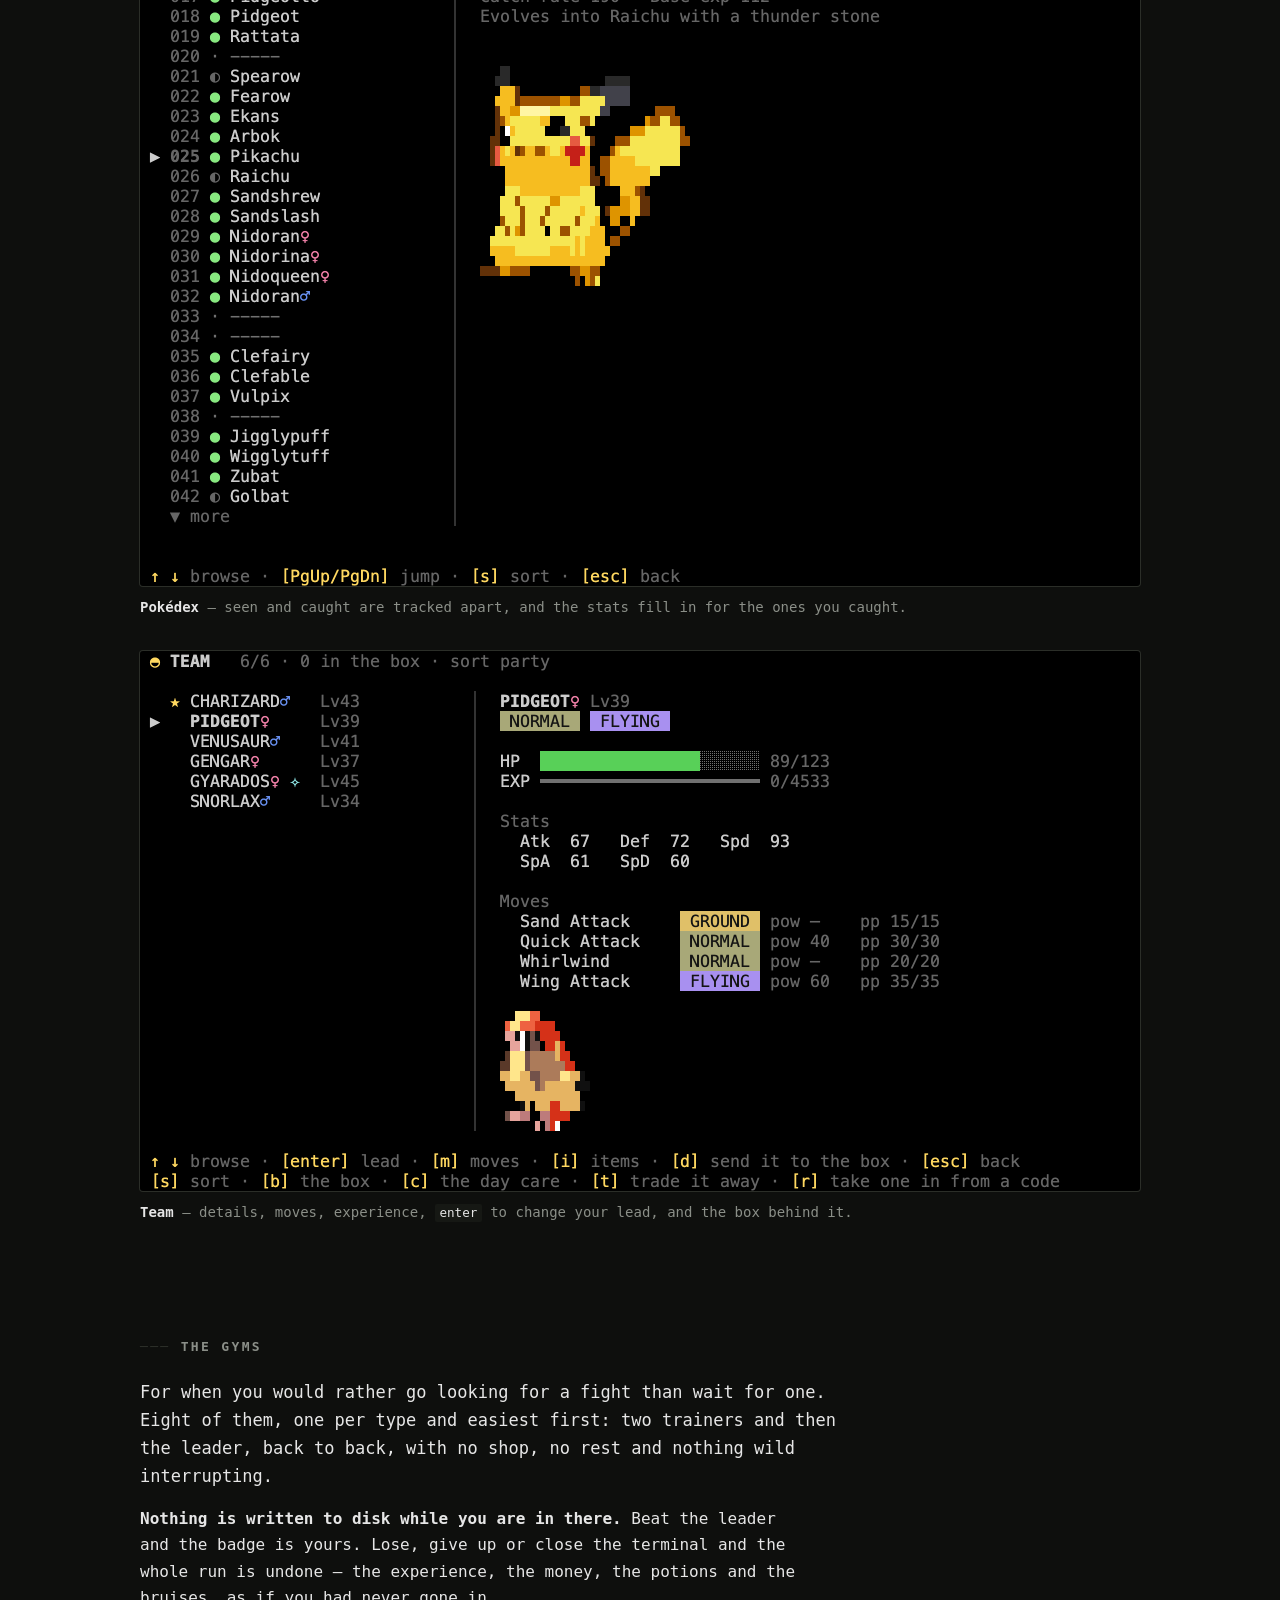
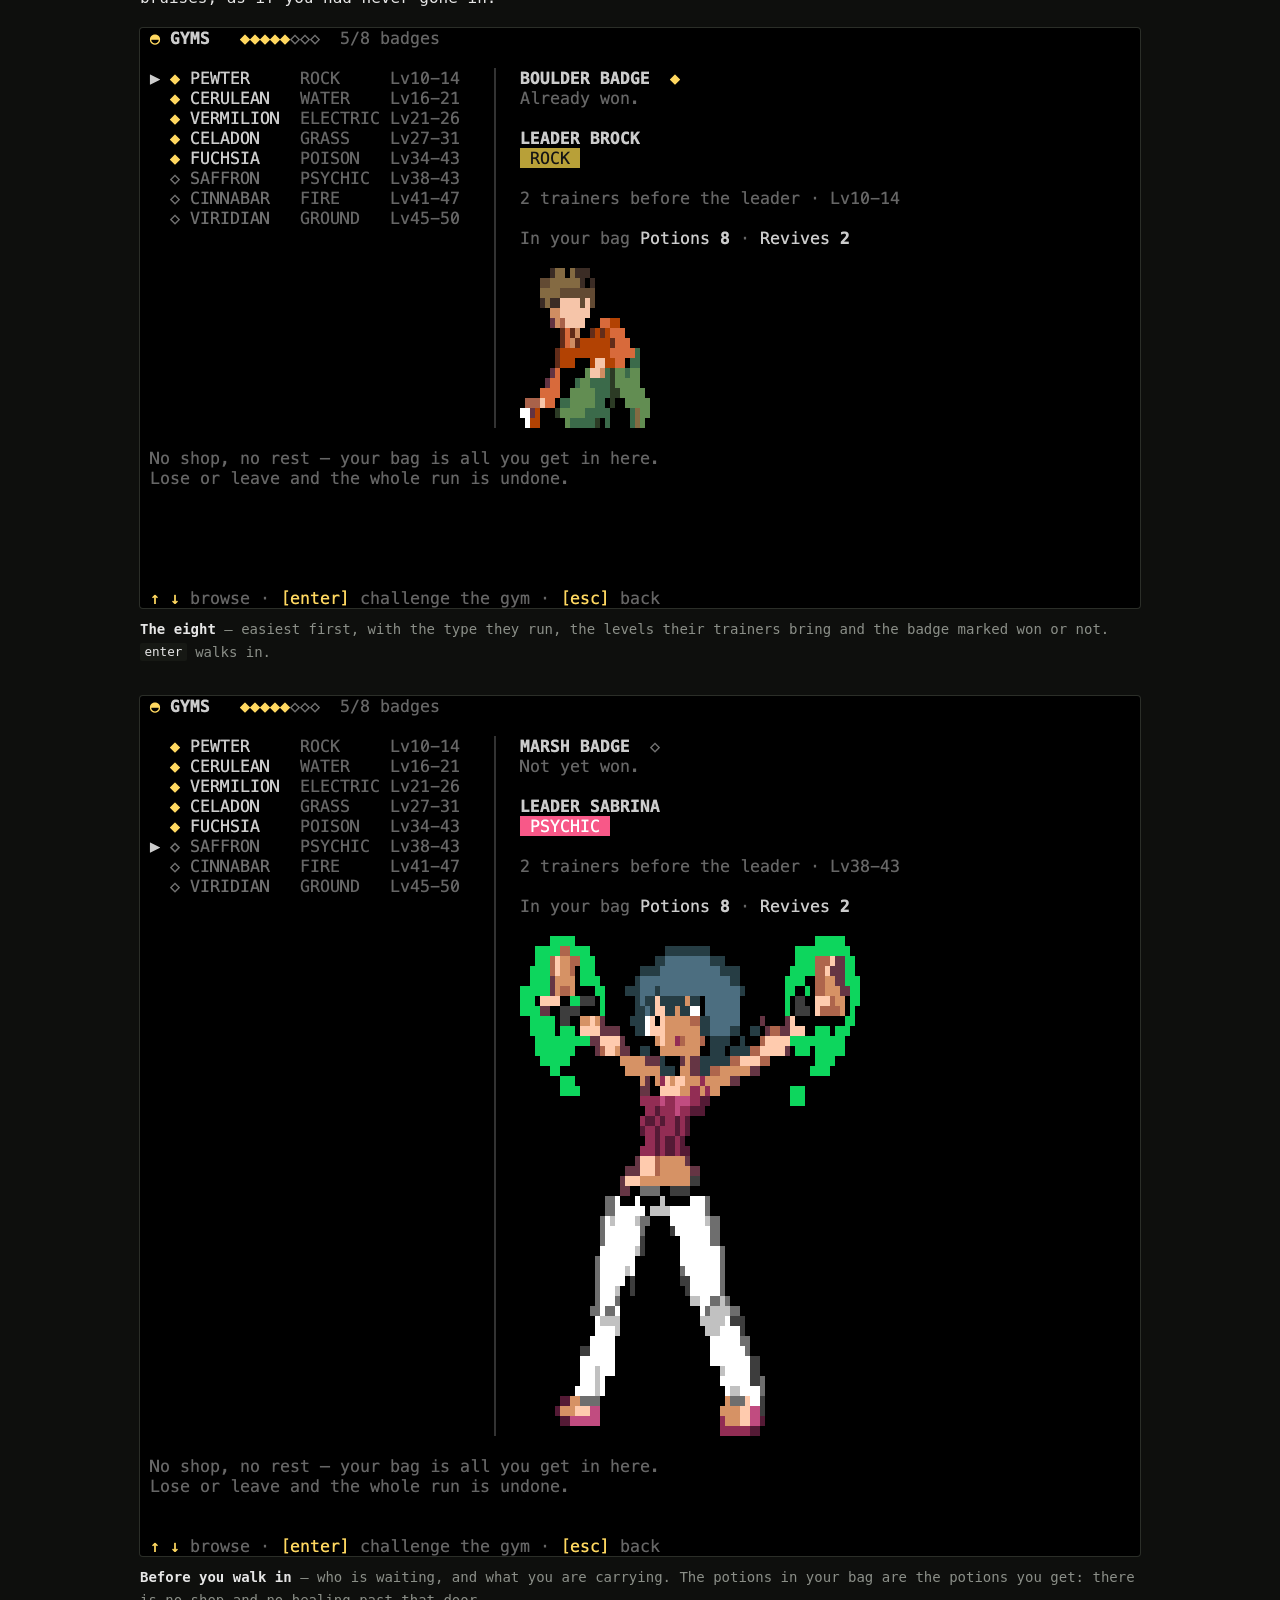
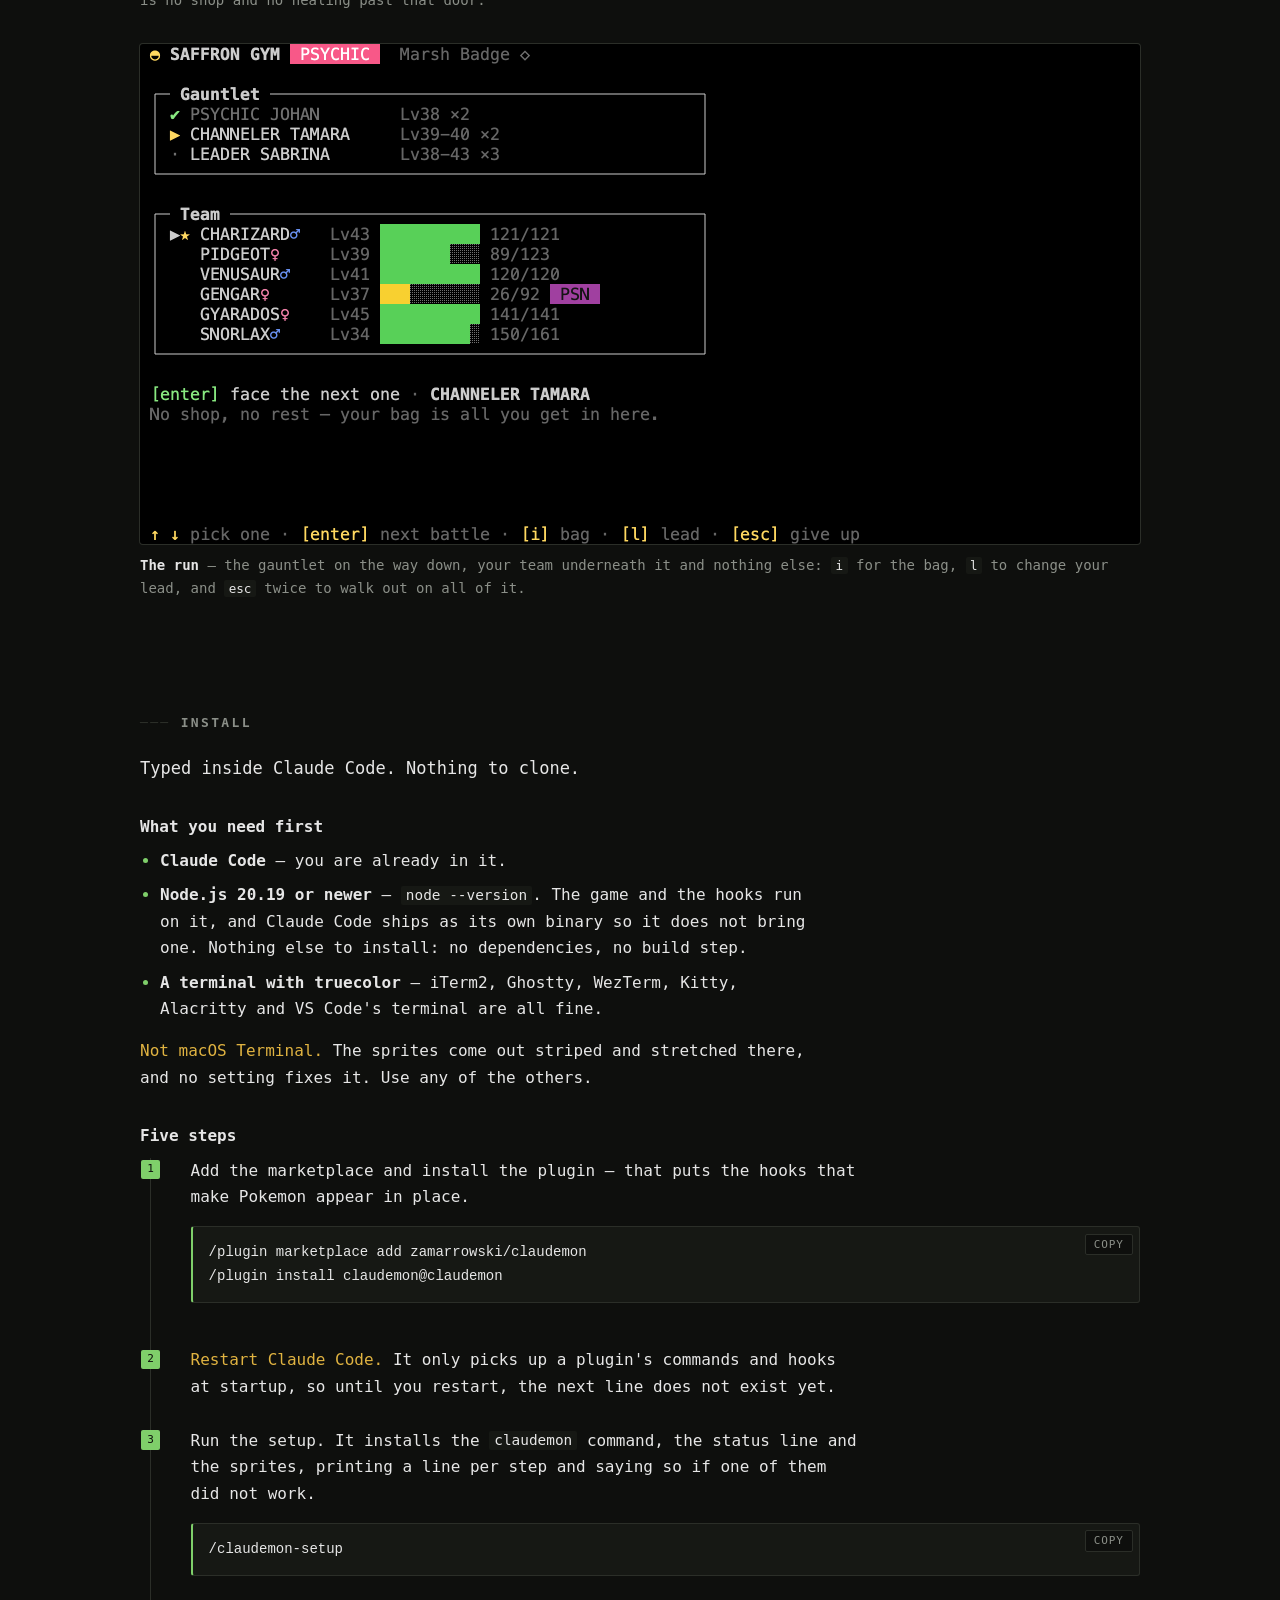
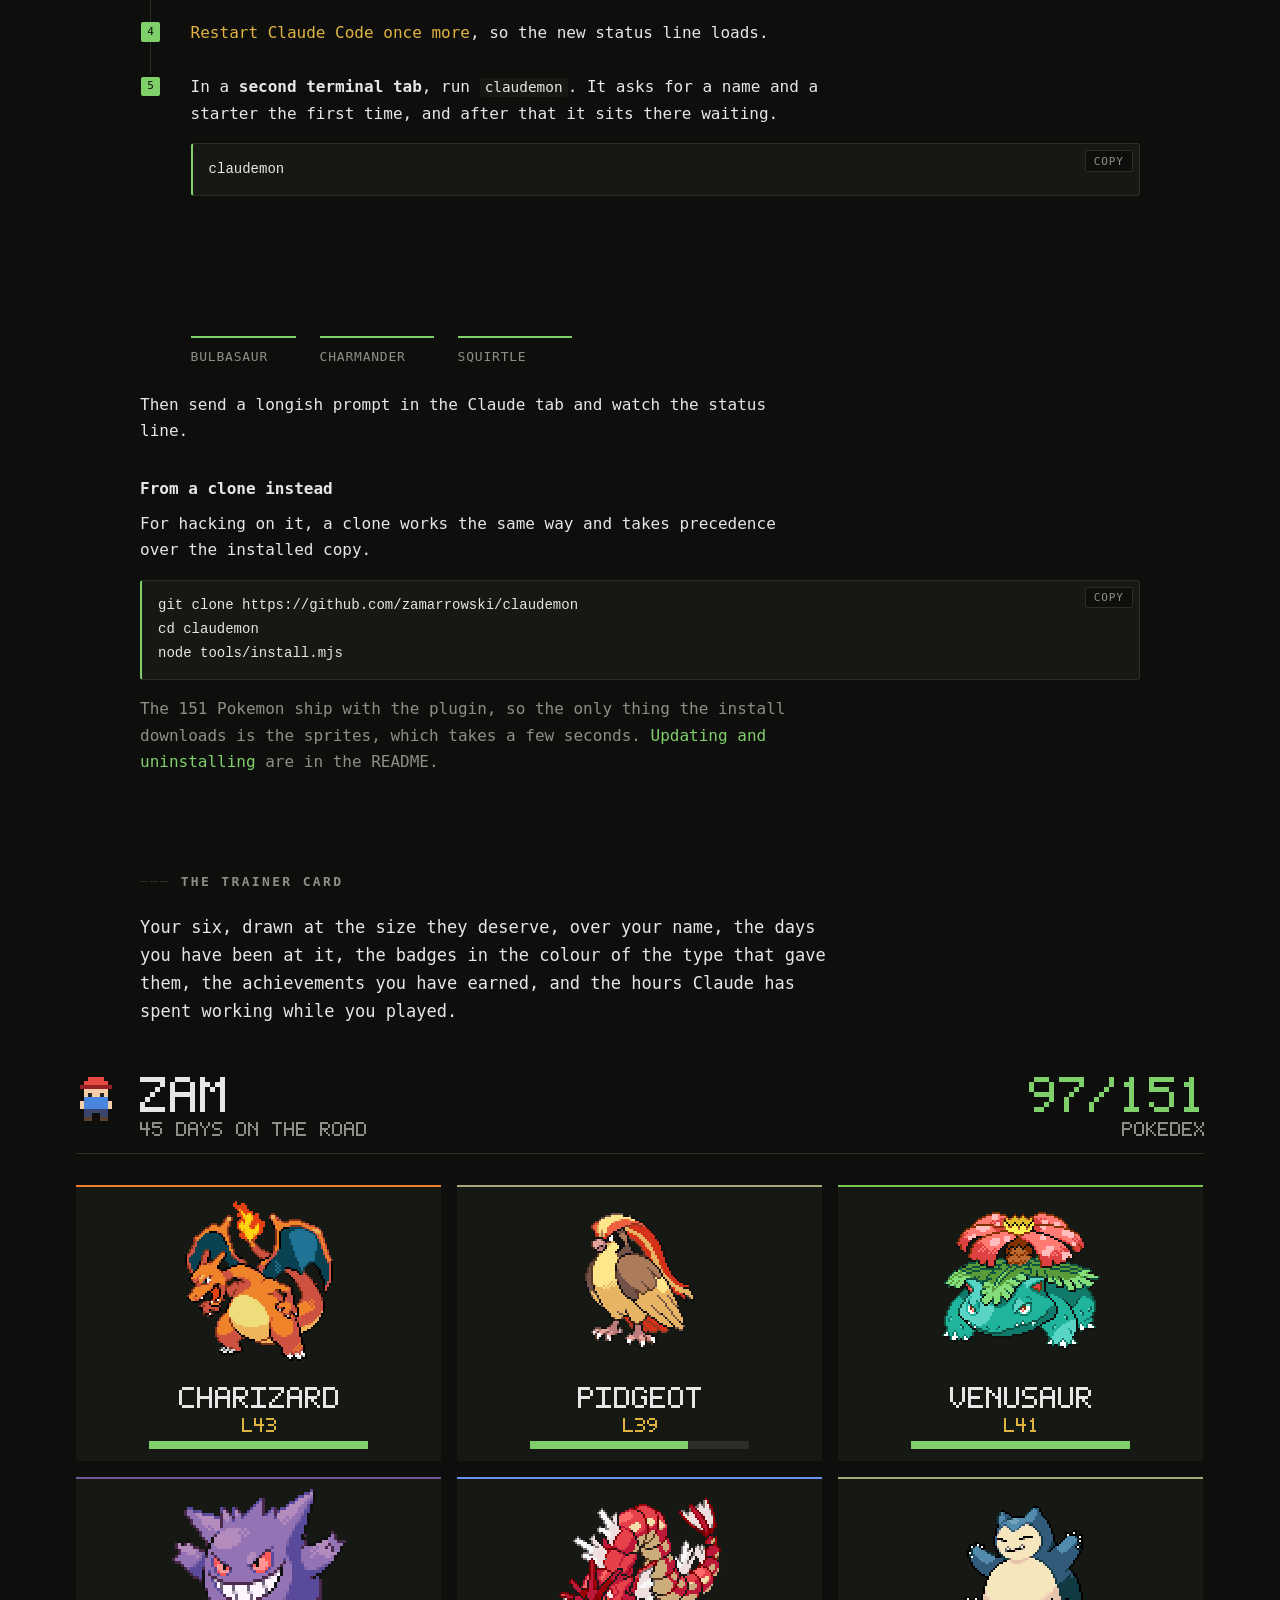
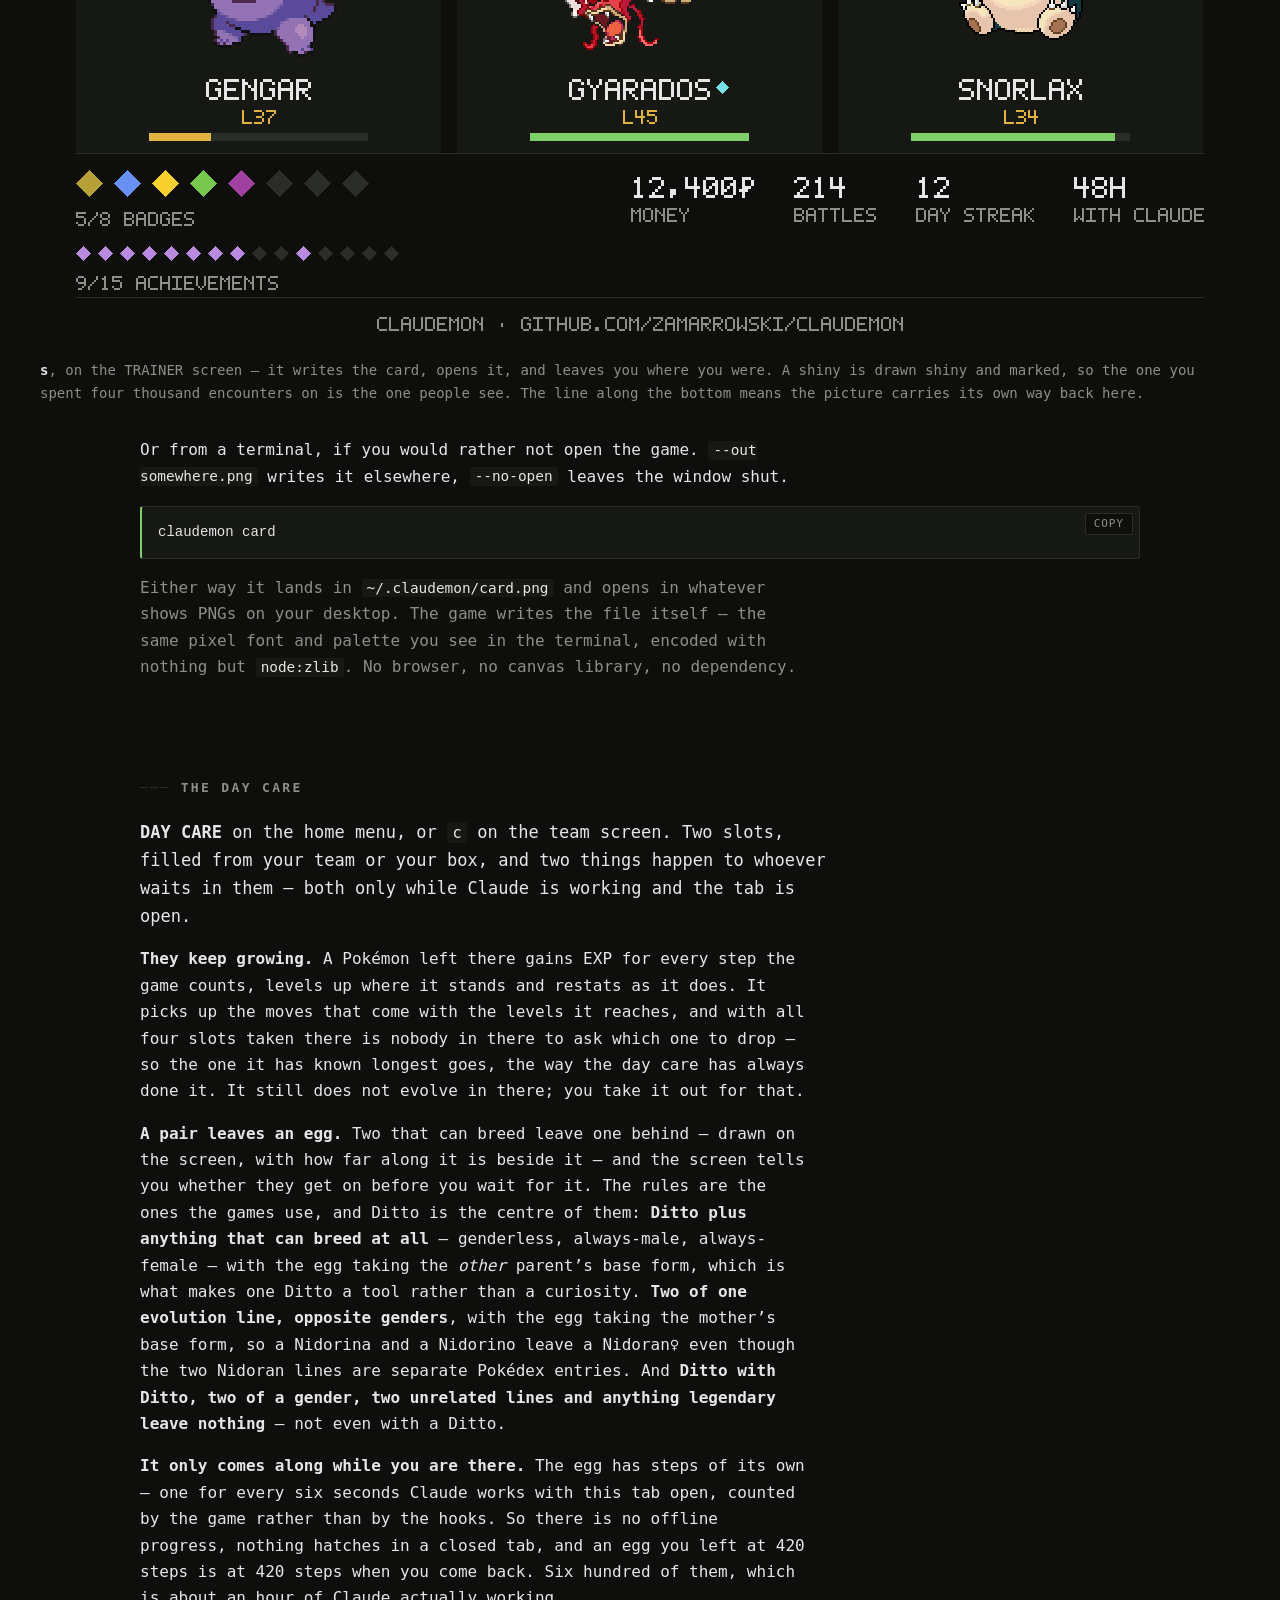
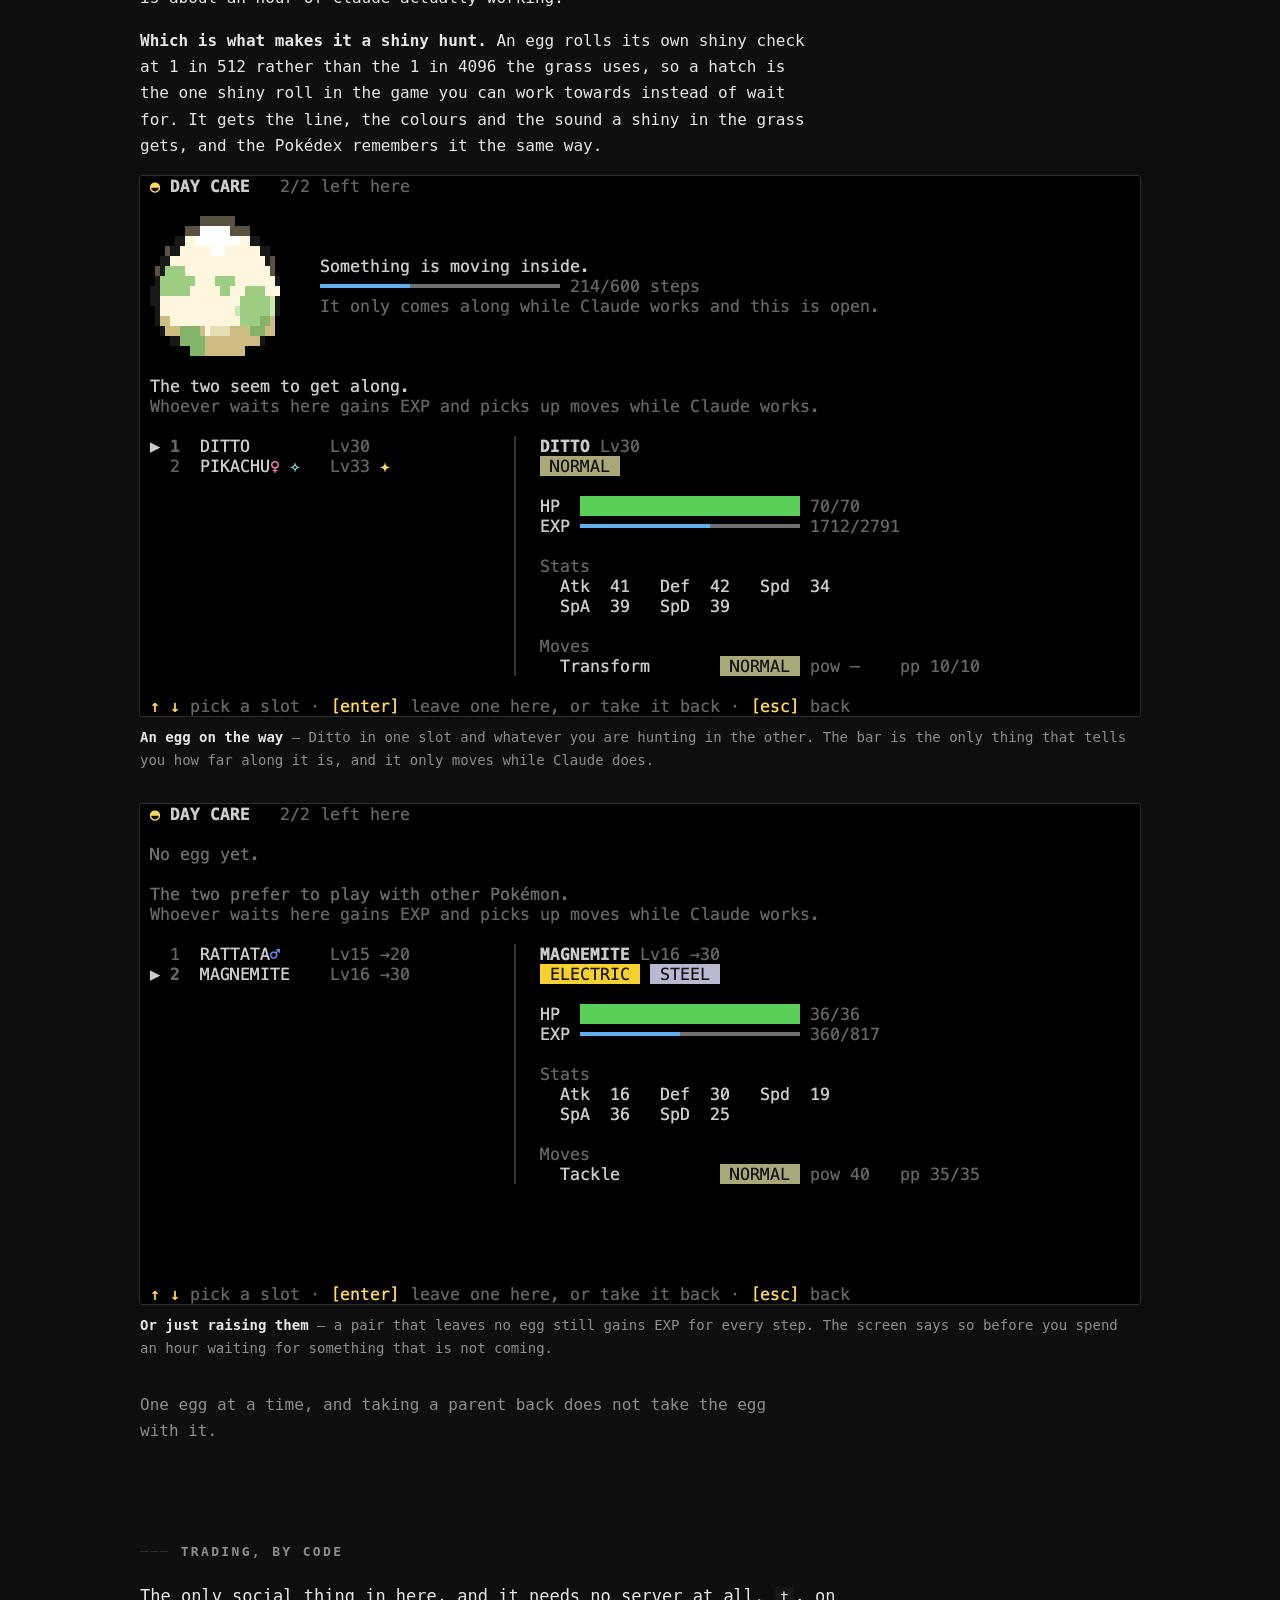
==== commit 2ba44d2d: "docs: recapture every screenshot from one recipe The captures in docs/ were taken by hand at differe" ====
--- a/docs/index.html
+++ b/docs/index.html
@@ -48,7 +48,10 @@
     line-height: 1.65;
   }
 
-  .wrap { width: 100%; max-width: 62rem; margin: 0 auto; padding: 0 1.5rem; }
+  /* The captures are 2000px wide and every one of them is meant to land on a retina
+     display at exactly half of that. 62rem of column showed them at 944, which is a
+     pixel grid resampled by 1.06 to fit; 65.5rem less the padding is 1000 on the nose. */
+  .wrap { width: 100%; max-width: 65.5rem; margin: 0 auto; padding: 0 1.5rem; }
 
   a { color: var(--green); text-decoration: none; border-bottom: 1px solid transparent; }
   a:hover { border-bottom-color: var(--green); }
@@ -200,29 +203,25 @@
 
   figure { margin: 0 0 2rem; }
   /* Only the captures: the sprites are figures too, and a screenshot's frame around one
-     of them is a box with a Pokemon rattling about inside it. */
+     of them is a box with a Pokemon rattling about inside it.
+
+     The frame is a shadow rather than a border because box-sizing: border-box would
+     take those two pixels out of the image, and half of 2000 has to stay 1000 or the
+     sprites stop landing on whole device pixels. */
   figure.shot img {
     display: block; width: 100%; height: auto;
-    border: 1px solid var(--line); border-radius: 3px;
+    border-radius: 3px;
+    box-shadow: 0 0 0 1px var(--line);
     background: var(--bg);
   }
-  /* Not a screenshot, so no frame — but it is 1200px wide and the column is not. */
+  /* Not a screenshot, so no frame. The game draws the card at 1200x908 and the file is
+     that at 2x, so it reads at 1200 and nowhere else — wider than the column, which is
+     why it leans out of it once the window has the room to allow it. */
   #card figure img { display: block; width: 100%; height: auto; }
+  @media (min-width: 78rem) { #card figure { margin-left: -100px; margin-right: -100px; } }
 
   figcaption { margin: .625rem 0 0; font-size: .875rem; color: var(--dim); }
   figcaption b { color: var(--fg); font-weight: 700; }
-
-  .pair { display: grid; grid-template-columns: 1fr 1fr; gap: 1.5rem; }
-
-  /* A wide terminal beside a tall one: split down the middle they end at different
-     heights and the shorter one's caption floats in a gap. 1.65 is where the two
-     aspect ratios (1.38 and 0.83) come out the same height, so the row is flush and
-     the wider shot gets the extra pixels it needs to stay readable. */
-  .pair.uneven { grid-template-columns: 1.65fr 1fr; }
-
-  /* A column of the pair is ~480px on a desktop, which is the narrowest a capture of a
-     terminal stays readable at. Below that the pair is worth less than the size. */
-  @media (max-width: 60rem) { .pair, .pair.uneven { grid-template-columns: 1fr; } }
 
   /* ---------- code ---------- */
 
@@ -375,34 +374,32 @@
     <p class="lede">The loop, in the order you meet it: you wait, something steps out of the grass, you fight it, and what you catch lands in the Pokédex and on your team.</p>
 
     <figure class="shot">
-      <img src="home.png" width="1058" height="788" alt="The home screen: an activity line reading Claude is working, Read, 3m09s, someone standing in a band of grass, and a team of five listed below">
+      <img src="home.png" width="2000" height="1160" alt="The home screen: an activity line reading Claude is working, Bash, 1m14s, someone standing in a band of grass, and a team of six listed below with their levels and health">
       <figcaption><b>Home</b> — waiting, which is most of it. The walk only moves while Claude does, so you can tell from across the desk without reading anything.</figcaption>
     </figure>
 
-    <div class="pair uneven">
-      <figure class="shot">
-        <img src="trainer.png" width="1930" height="1400" alt="The home screen with a trainer waiting in the grass: Bug Catcher Marc, drawn as a pixel sprite, over a line reading BUG CATCHER MARC wants to battle! and two Poké Balls marking a team of two" loading="lazy">
-        <figcaption><b>Trainers</b> — sometimes what steps out of the grass is a person. The balls under the sprite are how many Pokemon they are carrying, and the timer runs the same as a wild one: leave them there and they walk off.</figcaption>
-      </figure>
-      <figure class="shot">
-        <img src="trainer-battle.png" width="1182" height="1420" alt="A trainer battle: Bug Catcher Marc at the top with two Poké Ball markers, facing your Pikachu" loading="lazy">
-        <figcaption><b>Trainer battle</b> — they send out their team one after another, no running and no throwing balls at somebody else's Pokemon. Beating them pays out, and their Pokemon are worth more experience than a wild one.</figcaption>
-      </figure>
-    </div>
-
-    <div class="pair">
-      <figure class="shot">
-        <img src="battle.png" width="1196" height="1656" alt="A battle: a wild Venonat facing your Squirtle, both drawn as pixel sprites, with health bars and a FIGHT / BAG / POKÉMON / RUN menu" loading="lazy">
-        <figcaption><b>Battle</b> — critical hits, the type chart, status conditions, PP. A ◓ by the foe's name means it is already in your Pokédex.</figcaption>
-      </figure>
-      <figure class="shot">
-        <img src="pokedex.png" width="1114" height="1574" alt="The Pokédex: the list of all 151 down the left with seen and caught markers, and Charmander on the right with its base stats, catch rate and what it evolves into" loading="lazy">
-        <figcaption><b>Pokédex</b> — seen and caught are tracked apart, and the stats fill in for the ones you caught.</figcaption>
-      </figure>
-    </div>
-
-    <figure class="shot">
-      <img src="team.png" width="1184" height="782" alt="The team screen: five Pokémon listed on the left, and Ditto on the right with its health, experience, stats and moves" loading="lazy">
+    <figure class="shot">
+      <img src="trainer.png" width="2000" height="2600" alt="The home screen with a trainer waiting in the grass: Bug Catcher Marc, drawn as a pixel sprite most of the height of the terminal, over a line reading BUG CATCHER MARC wants to battle! and two Poké Balls marking a team of two" loading="lazy">
+      <figcaption><b>Trainers</b> — sometimes what steps out of the grass is a person. The balls under the sprite are how many Pokemon they are carrying, and the timer runs the same as a wild one: leave them there and they walk off. A tall tab is what buys a sprite this size: the canvas costs half as many rows as columns, so height is what binds.</figcaption>
+    </figure>
+
+    <figure class="shot">
+      <img src="trainer-battle.png" width="2000" height="2120" alt="A trainer battle: Bug Catcher Marc at the top with two Poké Ball markers, facing your Charizard at Lv43" loading="lazy">
+      <figcaption><b>Trainer battle</b> — they send out their team one after another, no running and no throwing balls at somebody else's Pokemon. Beating them pays out, and their Pokemon are worth more experience than a wild one.</figcaption>
+    </figure>
+
+    <figure class="shot">
+      <img src="battle.png" width="2000" height="2120" alt="A battle: a wild Vileplume at Lv42 facing your Charizard, both drawn as pixel sprites, with health bars and a FIGHT / BAG / POKÉMON / RUN menu" loading="lazy">
+      <figcaption><b>Battle</b> — critical hits, the type chart, status conditions, PP. A ◓ by the foe's name means it is already in your Pokédex.</figcaption>
+    </figure>
+
+    <figure class="shot">
+      <img src="pokedex.png" width="2000" height="1720" alt="The Pokédex: the list of all 151 down the left with seen and caught markers, 97 of them caught, and Pikachu on the right with its base stats, catch rate and the thunder stone it evolves with" loading="lazy">
+      <figcaption><b>Pokédex</b> — seen and caught are tracked apart, and the stats fill in for the ones you caught.</figcaption>
+    </figure>
+
+    <figure class="shot">
+      <img src="team.png" width="2000" height="1080" alt="The team screen: six Pokémon listed on the left, and Pidgeot on the right with its health, experience, stats and moves" loading="lazy">
       <figcaption><b>Team</b> — details, moves, experience, <code>enter</code> to change your lead, and the box behind it.</figcaption>
     </figure>
   </section>
@@ -413,19 +410,18 @@
 
     <p><strong>Nothing is written to disk while you are in there.</strong> Beat the leader and the badge is yours. Lose, give up or close the terminal and the whole run is undone — the experience, the money, the potions and the bruises, as if you had never gone in.</p>
 
-    <div class="pair">
-      <figure class="shot">
-        <img src="gyms.png" width="1204" height="1450" alt="The gym screen: the eight Kanto gyms listed down the left with their type and level range, Pewter selected, and Brock on the right under the Boulder Badge" loading="lazy">
-        <figcaption><b>The eight</b> — easiest first, with the type they run, the levels their trainers bring and the badge marked won or not. <code>enter</code> walks in.</figcaption>
-      </figure>
-      <figure class="shot">
-        <img src="gym-leader.png" width="1352" height="1522" alt="The gym screen with Cerulean selected: the Cascade Badge not yet won, Leader Misty and her Water type, two trainers before the leader at Lv16 to 21, and a count of the potions and revives in the bag" loading="lazy">
-        <figcaption><b>Before you walk in</b> — who is waiting, and what you are carrying. The potions in your bag are the potions you get: there is no shop and no healing past that door.</figcaption>
-      </figure>
-    </div>
-
-    <figure class="shot">
-      <img src="gym-run.png" width="1094" height="649" alt="Inside the Pewter gym: a Gauntlet panel listing Camper Liam beaten, Hiker Wade next and Leader Brock still to come, the team below it, and a line reading enter, face the next one, Hiker Wade" loading="lazy">
+    <figure class="shot">
+      <img src="gyms.png" width="2000" height="1160" alt="The gym screen: the eight Kanto gyms listed down the left with their type and level range, five badges won, Pewter selected, and Brock on the right under the Boulder Badge" loading="lazy">
+      <figcaption><b>The eight</b> — easiest first, with the type they run, the levels their trainers bring and the badge marked won or not. <code>enter</code> walks in.</figcaption>
+    </figure>
+
+    <figure class="shot">
+      <img src="gym-leader.png" width="2000" height="1720" alt="The gym screen with Saffron selected: the Marsh Badge not yet won, Leader Sabrina and her Psychic type, two trainers before the leader at Lv38 to 43, and a count of the potions and revives in the bag" loading="lazy">
+      <figcaption><b>Before you walk in</b> — who is waiting, and what you are carrying. The potions in your bag are the potions you get: there is no shop and no healing past that door.</figcaption>
+    </figure>
+
+    <figure class="shot">
+      <img src="gym-run.png" width="2000" height="1000" alt="Inside the Saffron gym: a Gauntlet panel listing Psychic Johan beaten, Channeler Tamara next and Leader Sabrina still to come, the team below it with a poisoned Gengar, and a line reading enter, face the next one, Channeler Tamara" loading="lazy">
       <figcaption><b>The run</b> — the gauntlet on the way down, your team underneath it and nothing else: <code>i</code> for the bag, <code>l</code> to change your lead, and <code>esc</code> twice to walk out on all of it.</figcaption>
     </figure>
   </section>
@@ -512,7 +508,7 @@
     <p class="lede">Your six, drawn at the size they deserve, over your name, the days you have been at it, the badges in the colour of the type that gave them, the achievements you have earned, and the hours Claude has spent working while you played.</p>
 
     <figure>
-      <img src="card-team.png" width="1200" height="908" alt="The trainer card: six Pokémon in two rows of three, each with its name, level and health bar, under the trainer name, the days played and the Pokédex count, with the eight badges, the fifteen achievements and the totals along the bottom. The Gyarados is red rather than blue, with a mark beside its name saying it is shiny" loading="lazy">
+      <img src="card-team.png" width="2400" height="1816" alt="The trainer card: six Pokémon in two rows of three, each with its name, level and health bar, under the trainer name, the days played and the Pokédex count, with the eight badges, the fifteen achievements and the totals along the bottom. The Gyarados is red rather than blue, with a mark beside its name saying it is shiny" loading="lazy">
       <figcaption><b>s</b>, on the TRAINER screen — it writes the card, opens it, and leaves you where you were. A shiny is drawn shiny and marked, so the one you spent four thousand encounters on is the one people see. The line along the bottom means the picture carries its own way back here.</figcaption>
     </figure>
 
@@ -539,12 +535,12 @@
     <p><strong>Which is what makes it a shiny hunt.</strong> An egg rolls its own shiny check at 1 in 512 rather than the 1 in 4096 the grass uses, so a hatch is the one shiny roll in the game you can work towards instead of wait for. It gets the line, the colours and the sound a shiny in the grass gets, and the Pok&eacute;dex remembers it the same way.</p>
 
     <figure class="shot">
-      <img src="daycare.png" width="1380" height="823" alt="The day care screen: an egg drawn as a pixel sprite beside the line Something is moving inside and a progress bar reading 214 of 600 steps, over a line saying The two seem to get along, with Ditto at Lv19 and a shiny Pikachu at Lv22 in the two slots" loading="lazy">
+      <img src="daycare.png" width="2000" height="1080" alt="The day care screen: an egg drawn as a pixel sprite beside the line Something is moving inside and a progress bar reading 214 of 600 steps, over a line saying The two seem to get along, with Ditto at Lv30 and a shiny Pikachu at Lv33 in the two slots" loading="lazy">
       <figcaption><b>An egg on the way</b> &mdash; Ditto in one slot and whatever you are hunting in the other. The bar is the only thing that tells you how far along it is, and it only moves while Claude does.</figcaption>
     </figure>
 
     <figure class="shot">
-      <img src="daycare-raising.png" width="1366" height="657" alt="The day care screen with no egg: Rattata at Lv15 and Magnemite at Lv16 in the two slots, under a line reading The two prefer to play with other Pokémon, and Magnemite's experience bar part of the way to the next level" loading="lazy">
+      <img src="daycare-raising.png" width="2000" height="1000" alt="The day care screen with no egg: Rattata at Lv15 and Magnemite at Lv16 in the two slots, under a line reading The two prefer to play with other Pokémon, and Magnemite's experience bar part of the way to the next level" loading="lazy">
       <figcaption><b>Or just raising them</b> &mdash; a pair that leaves no egg still gains EXP for every step. The screen says so before you spend an hour waiting for something that is not coming.</figcaption>
     </figure>
 
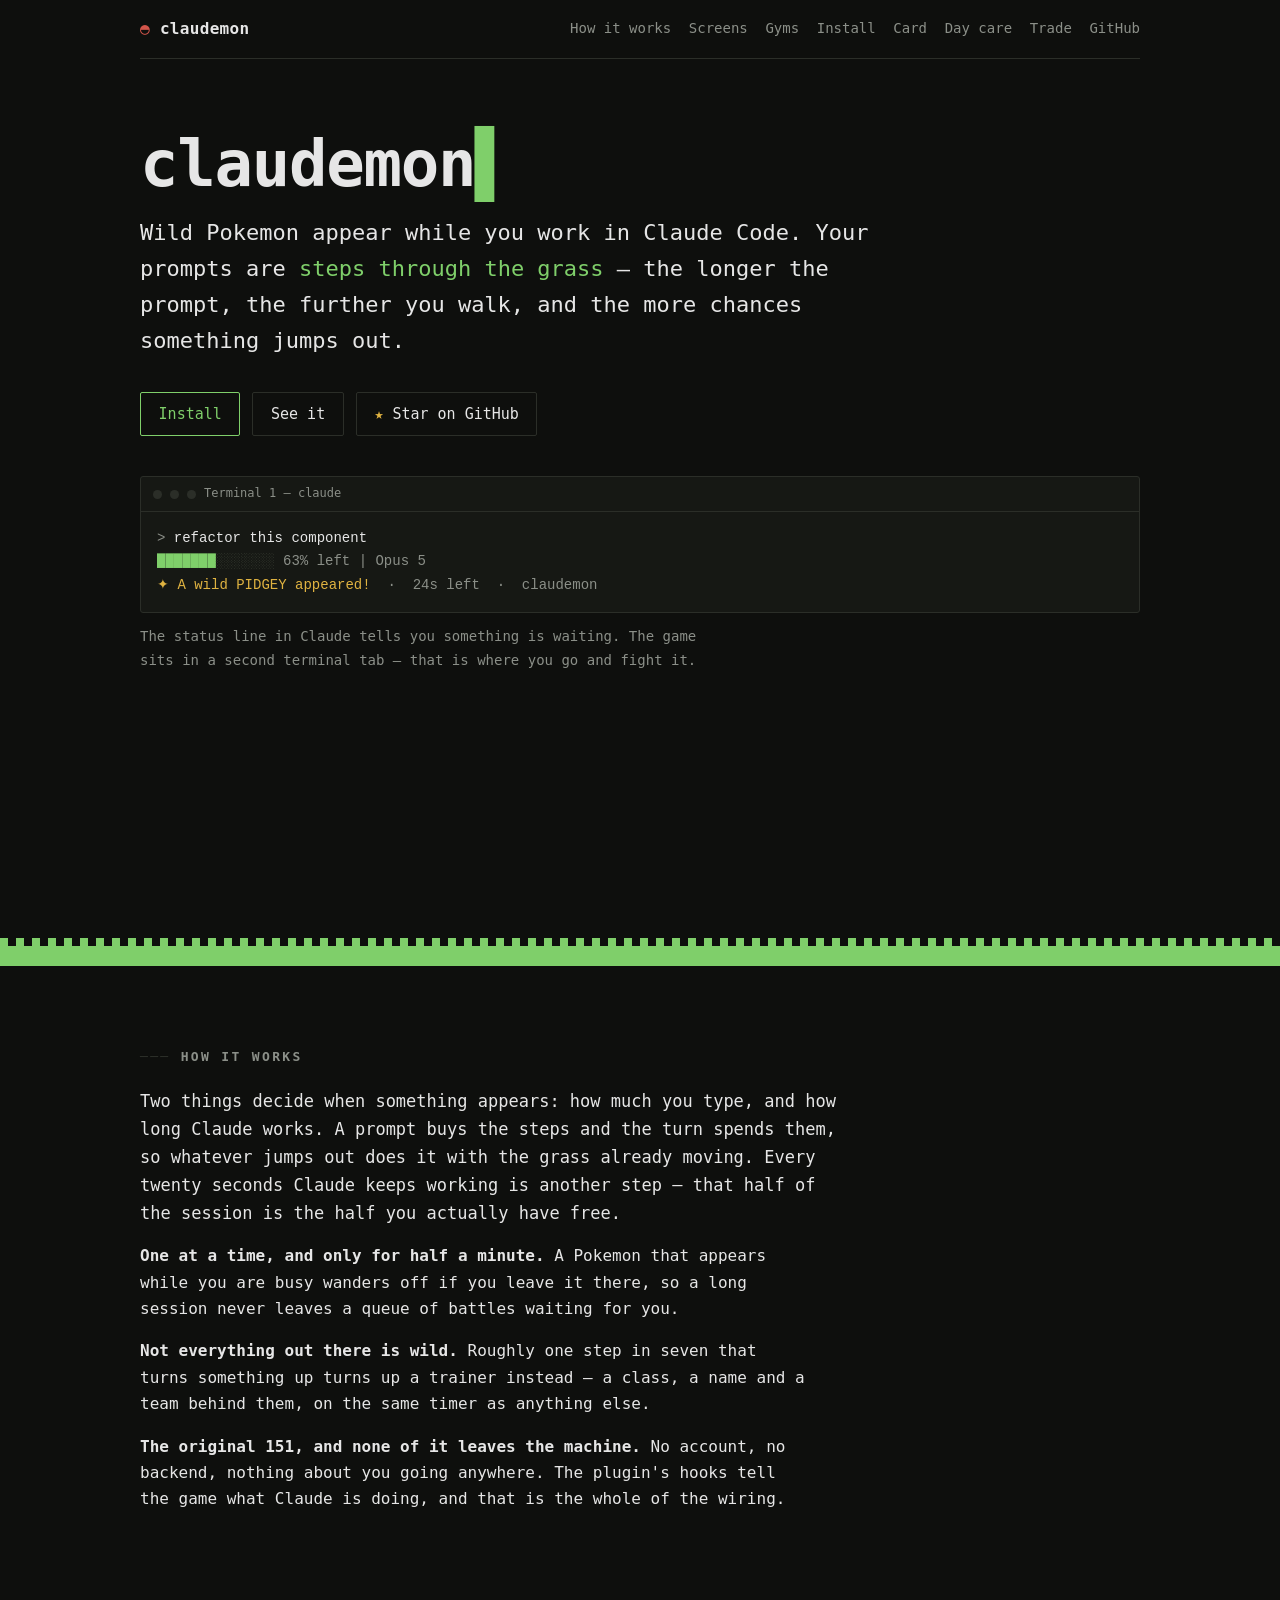
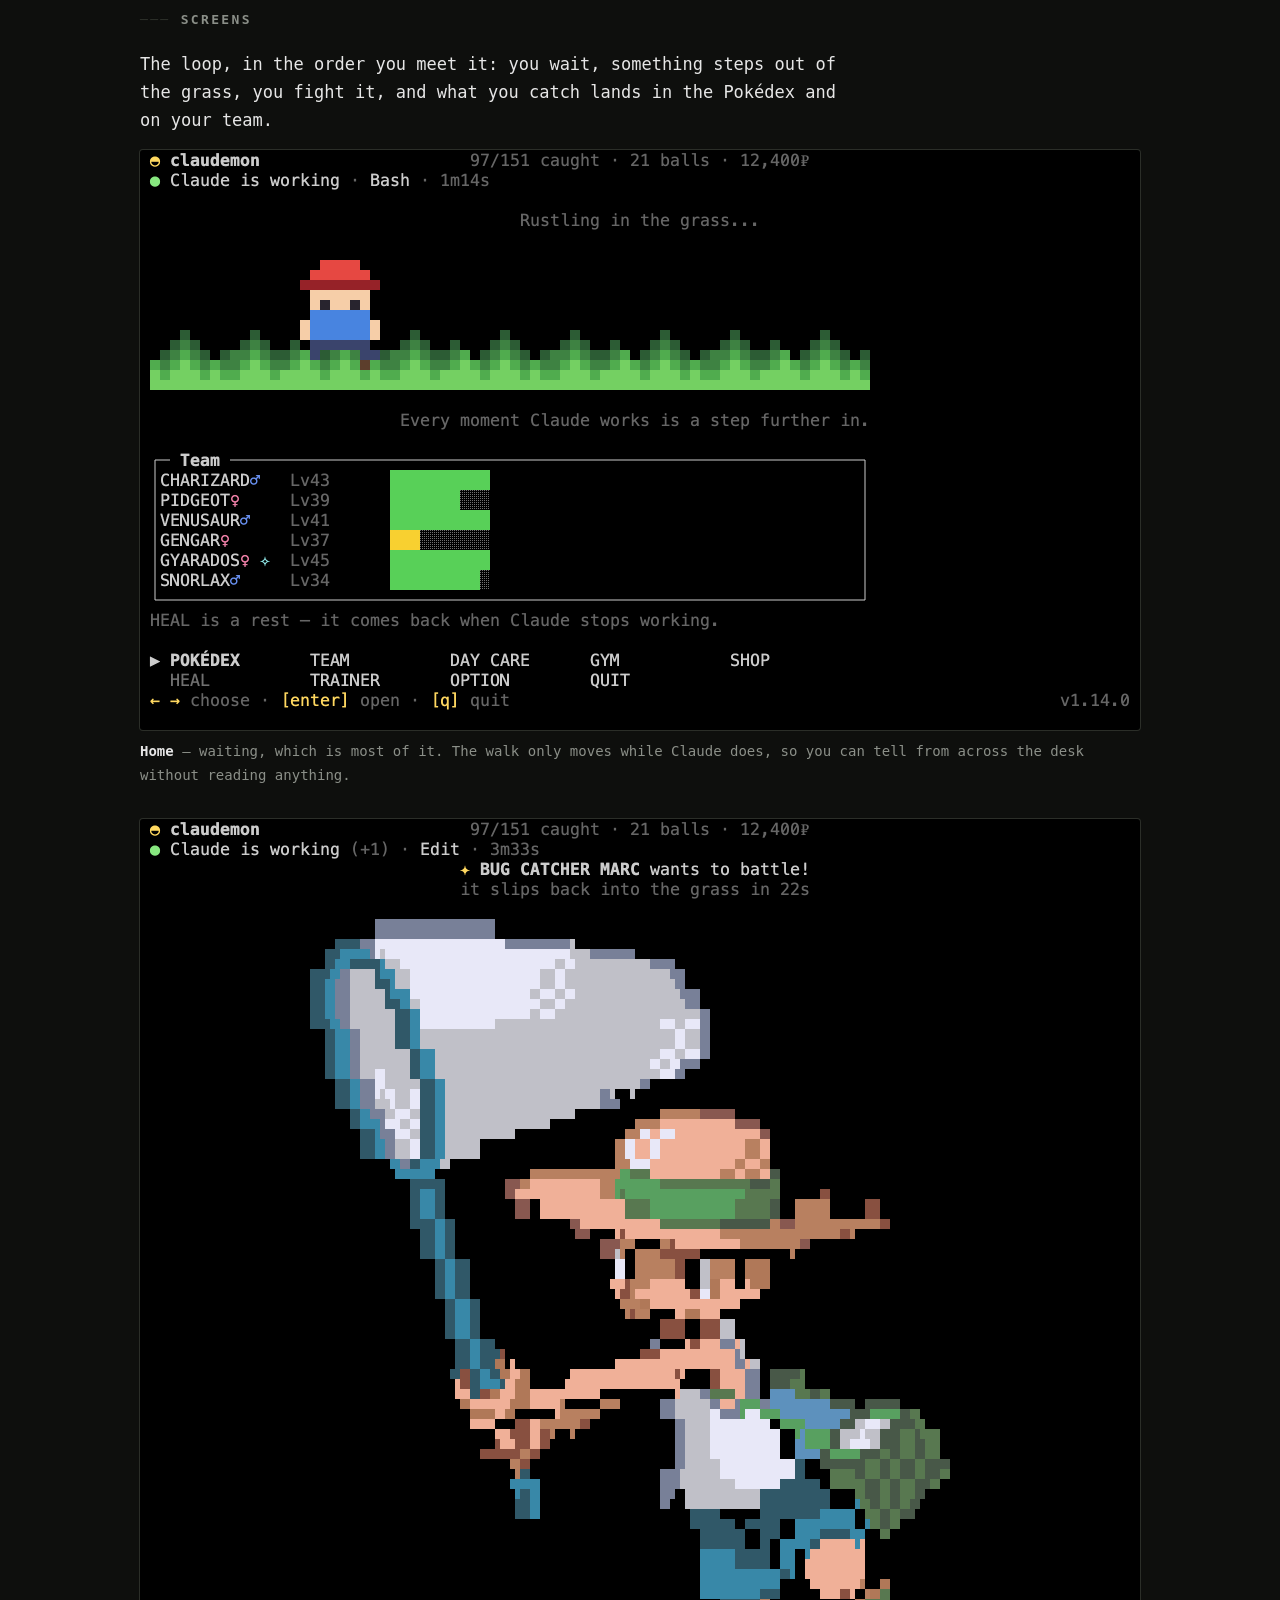
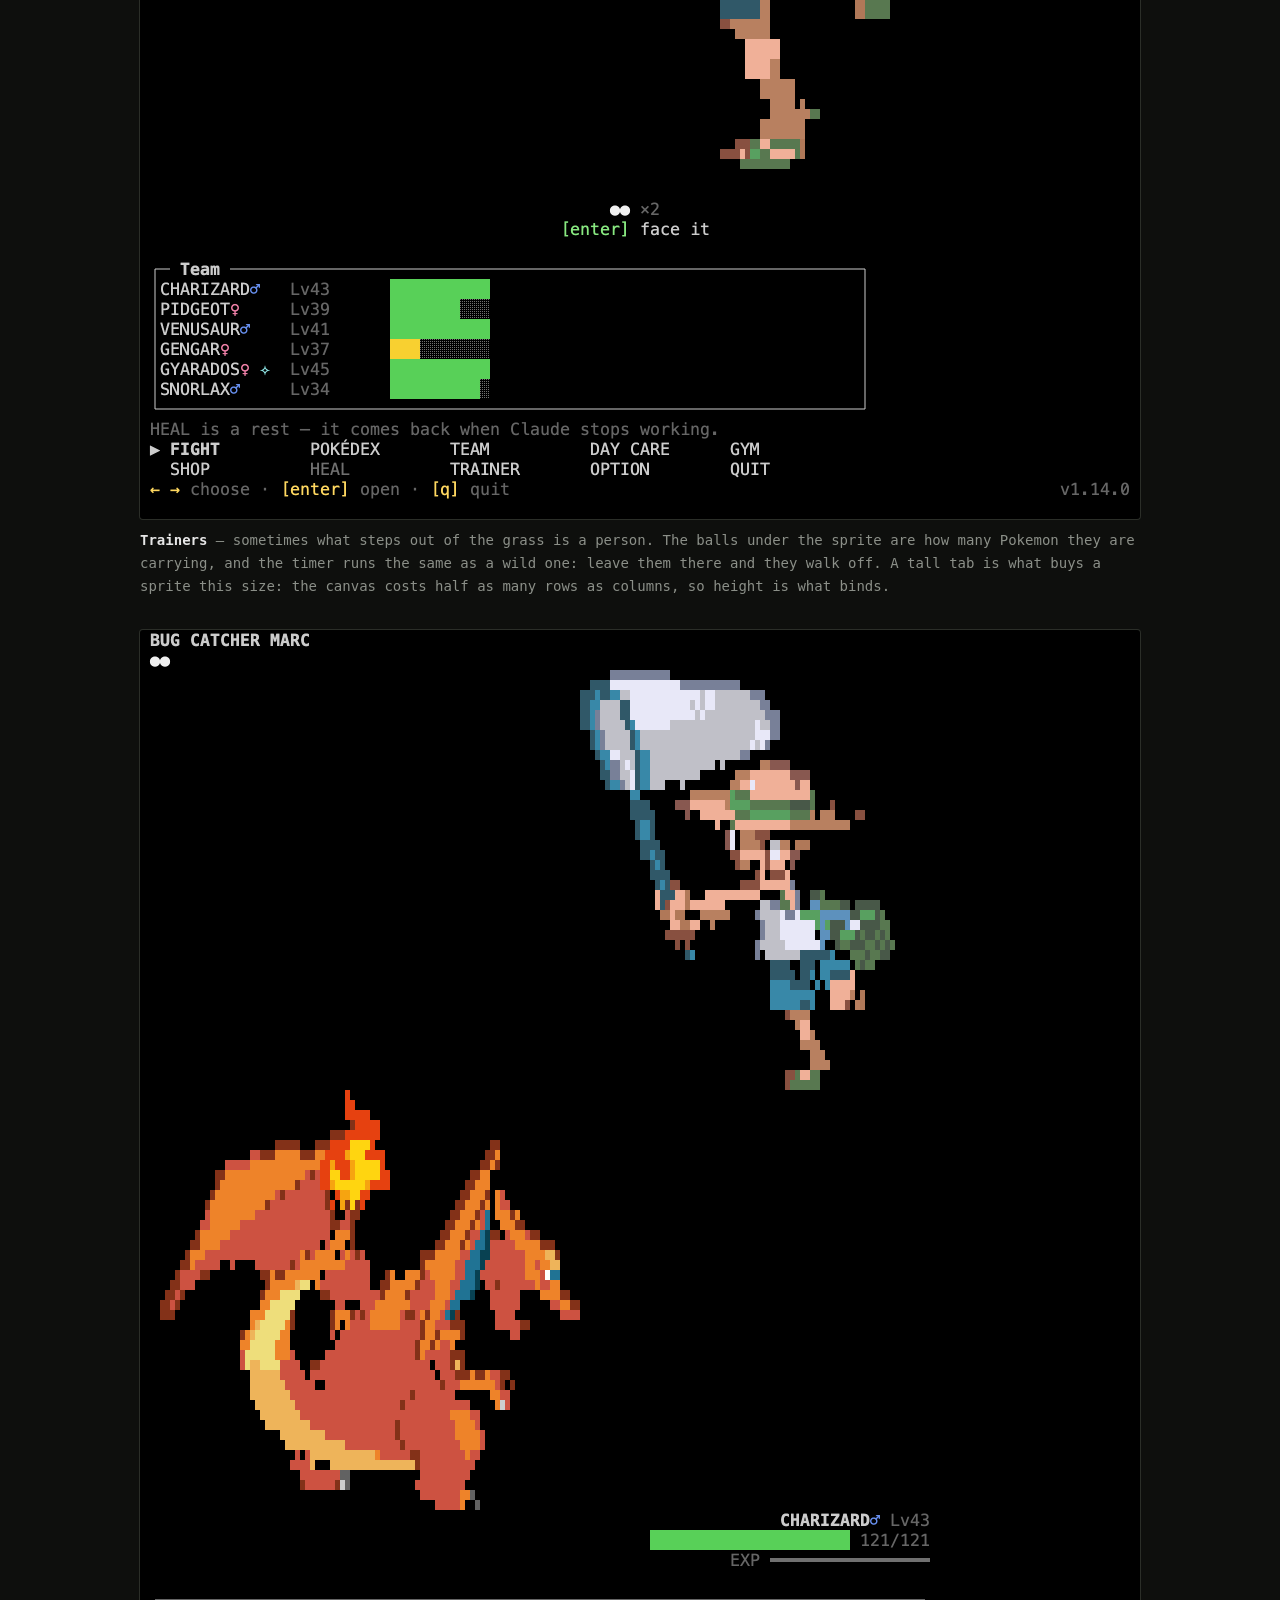
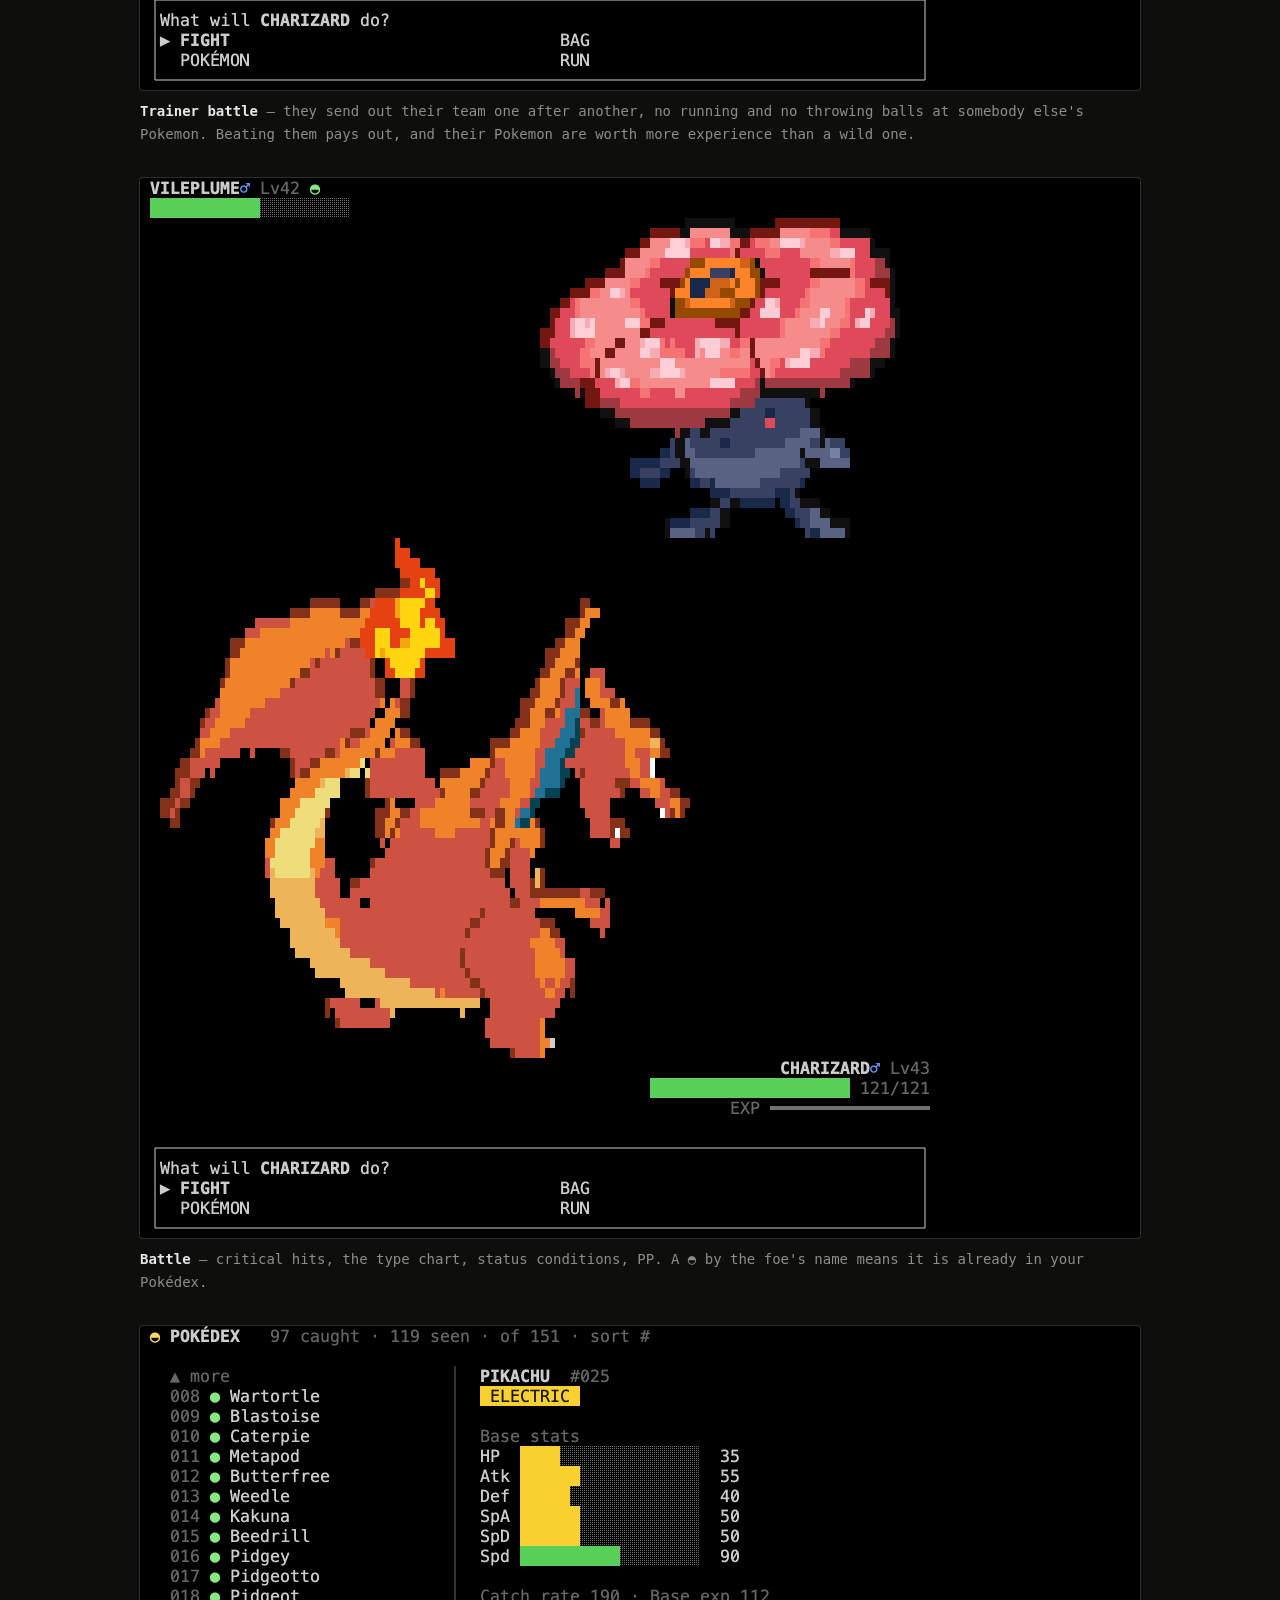
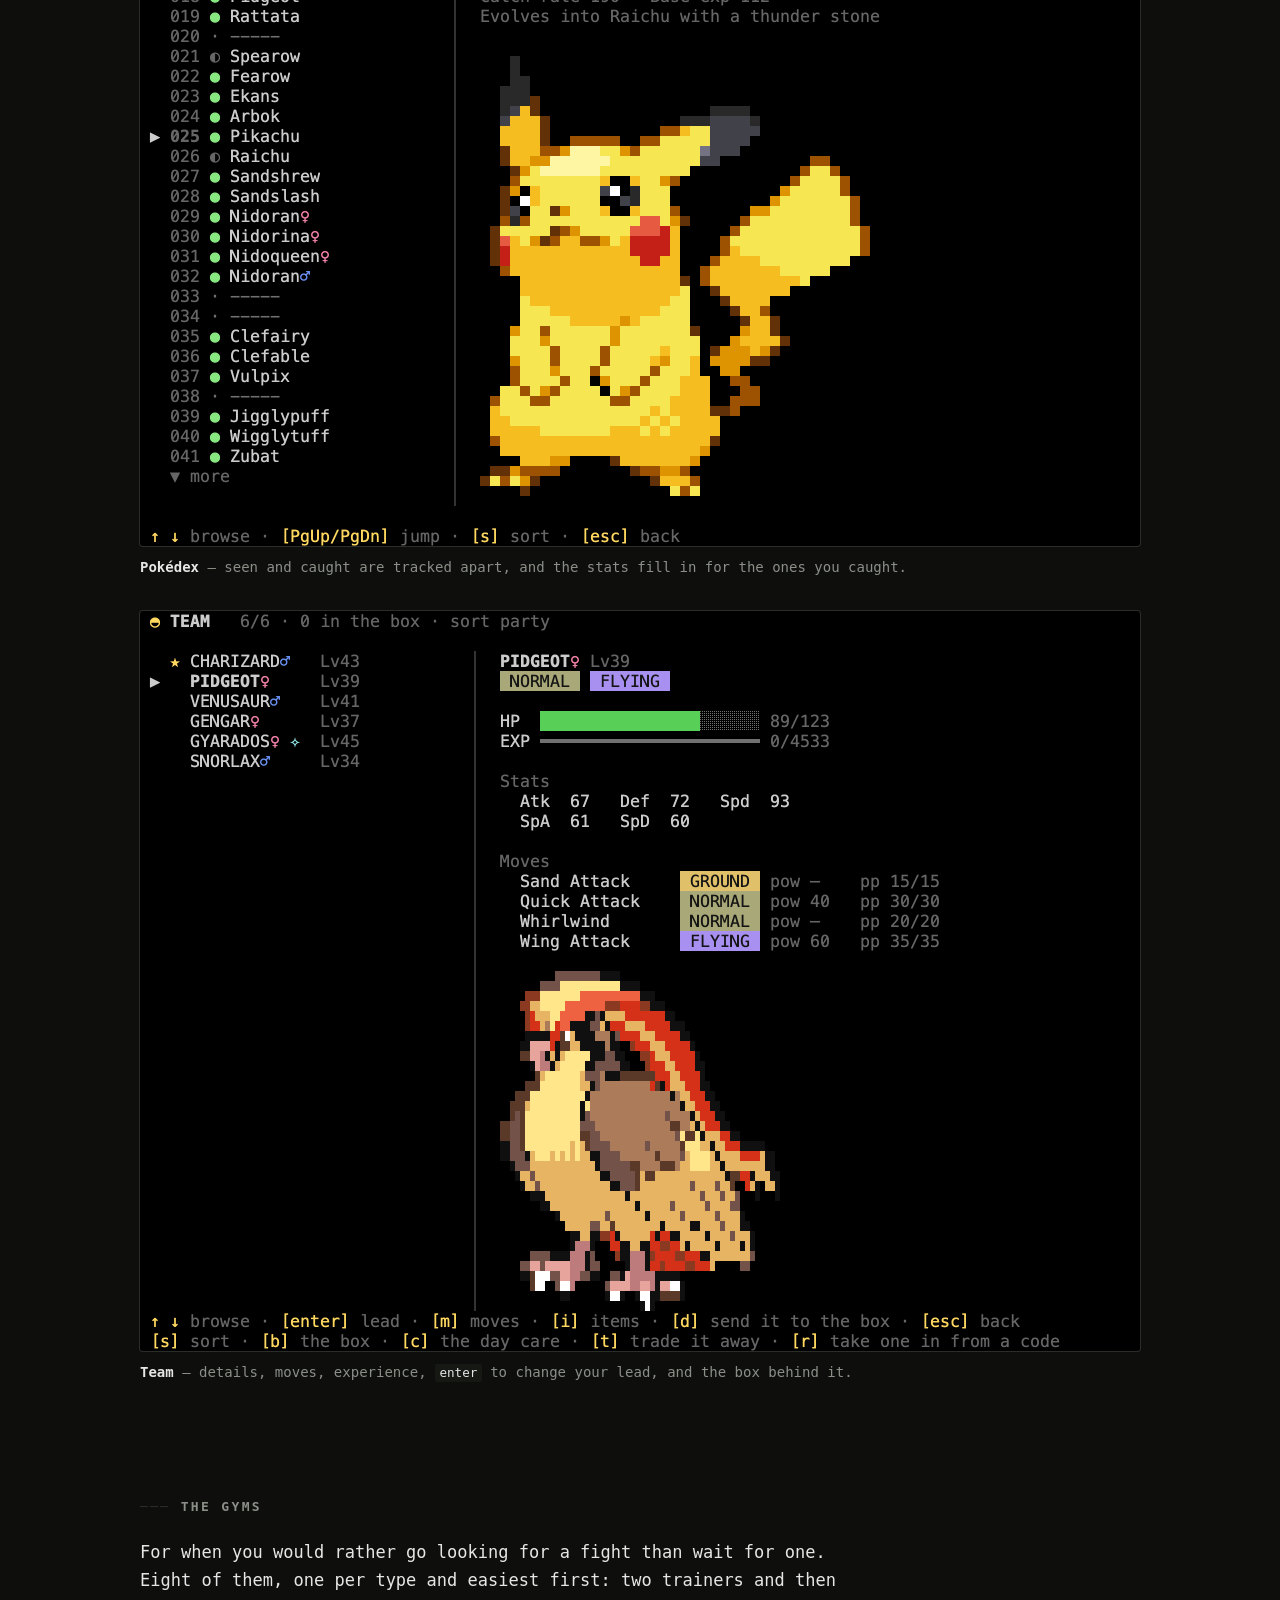
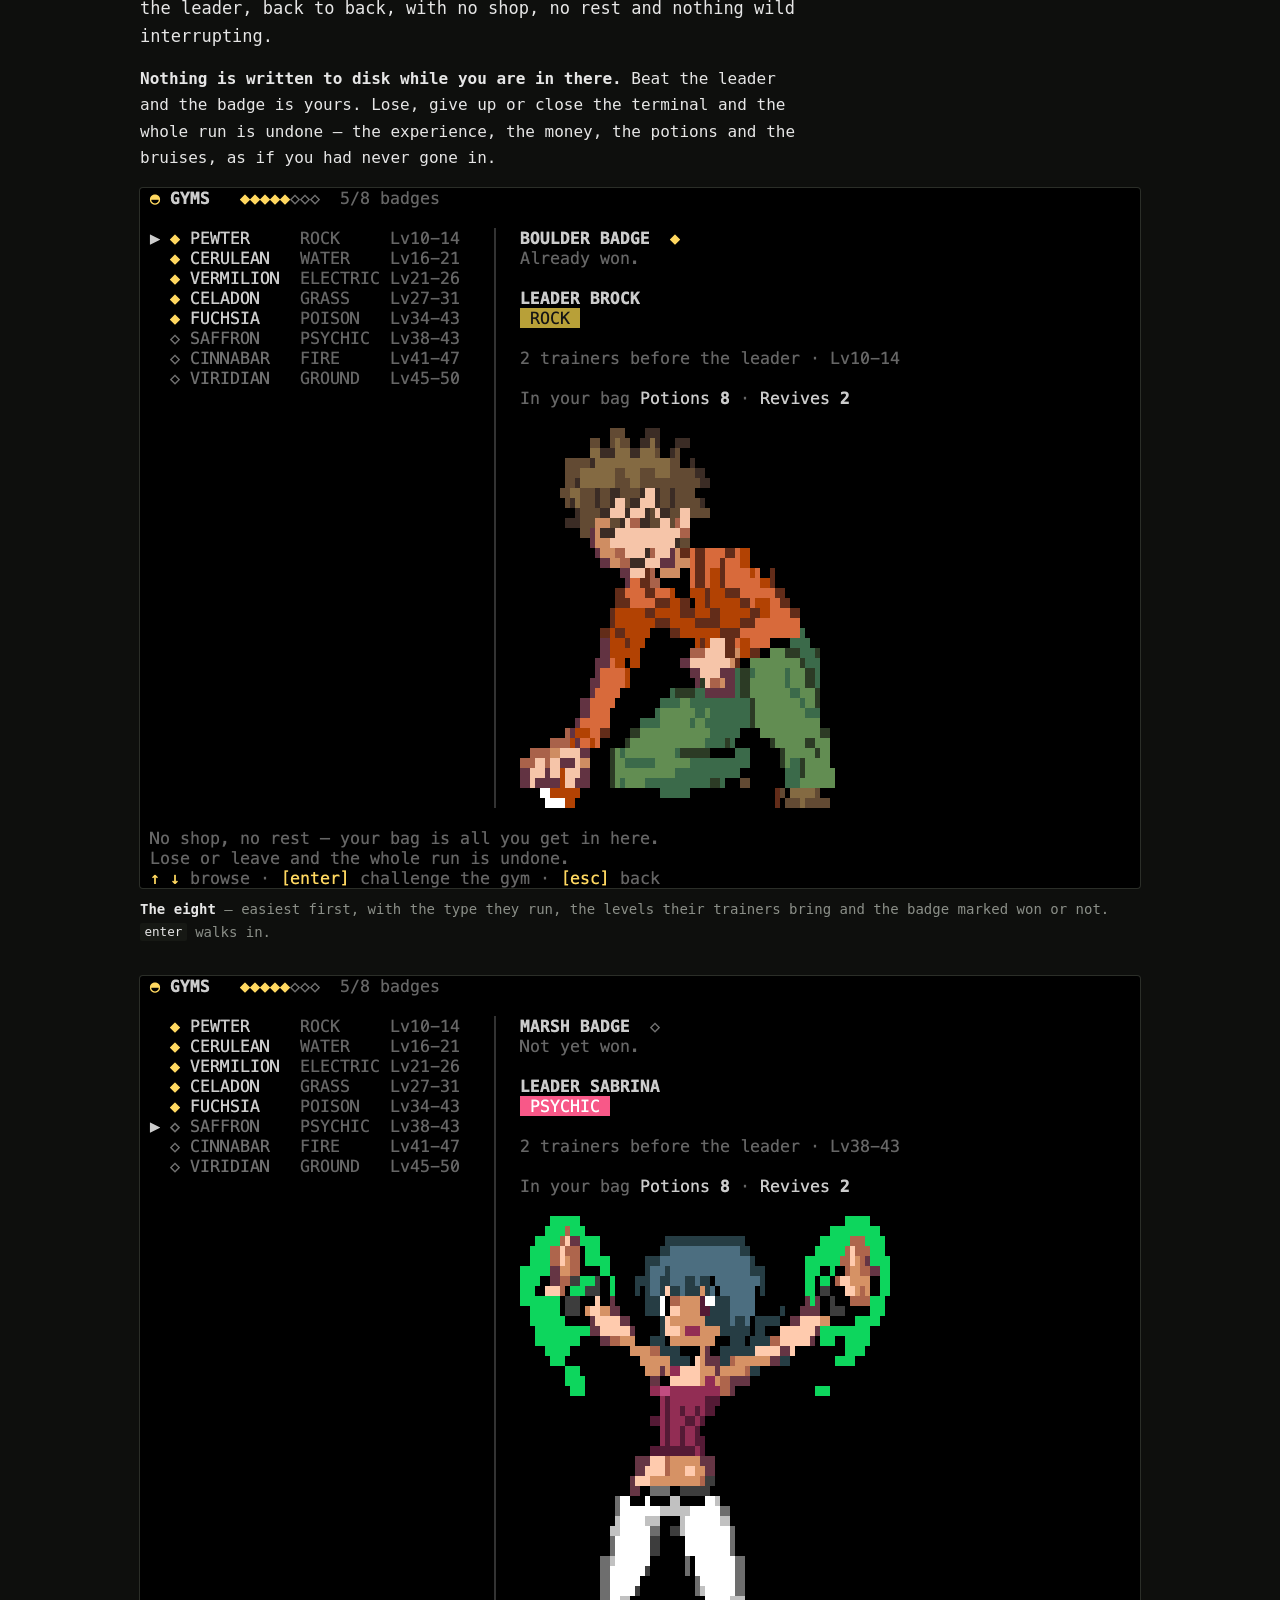
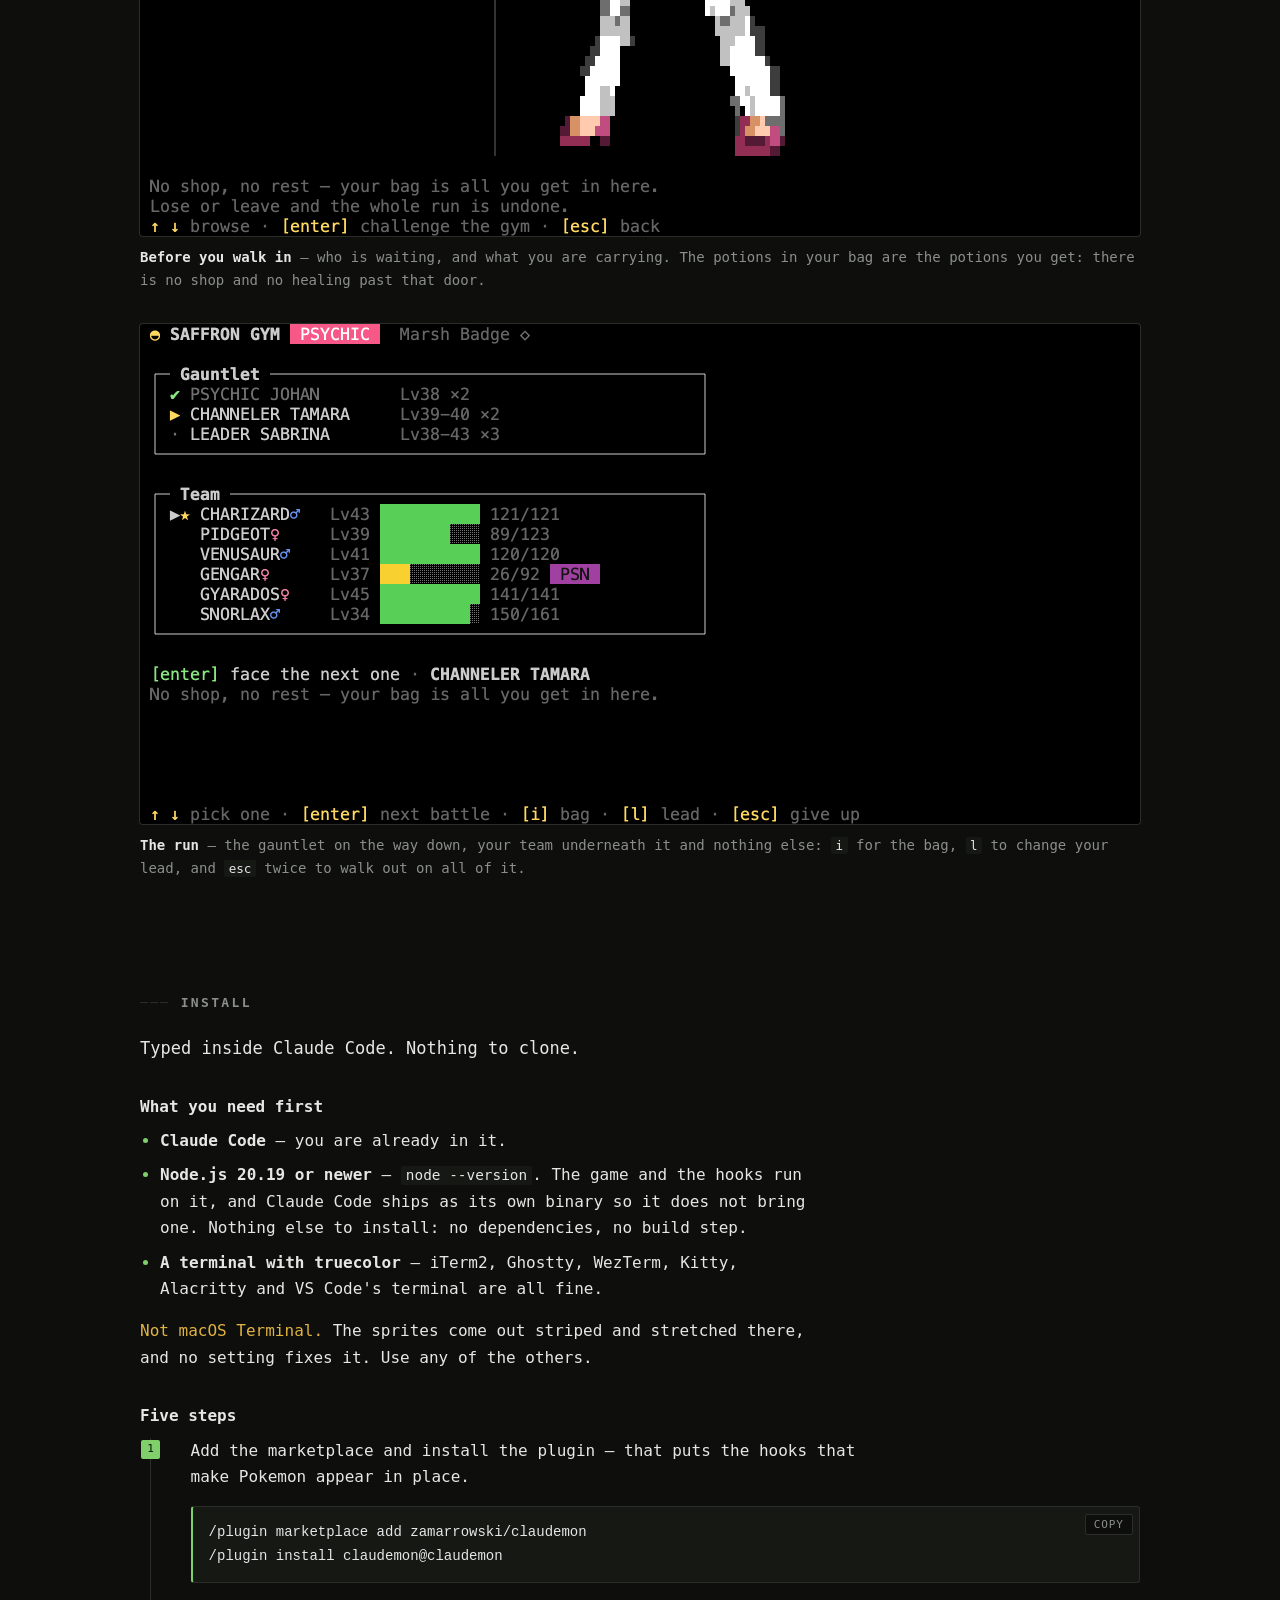
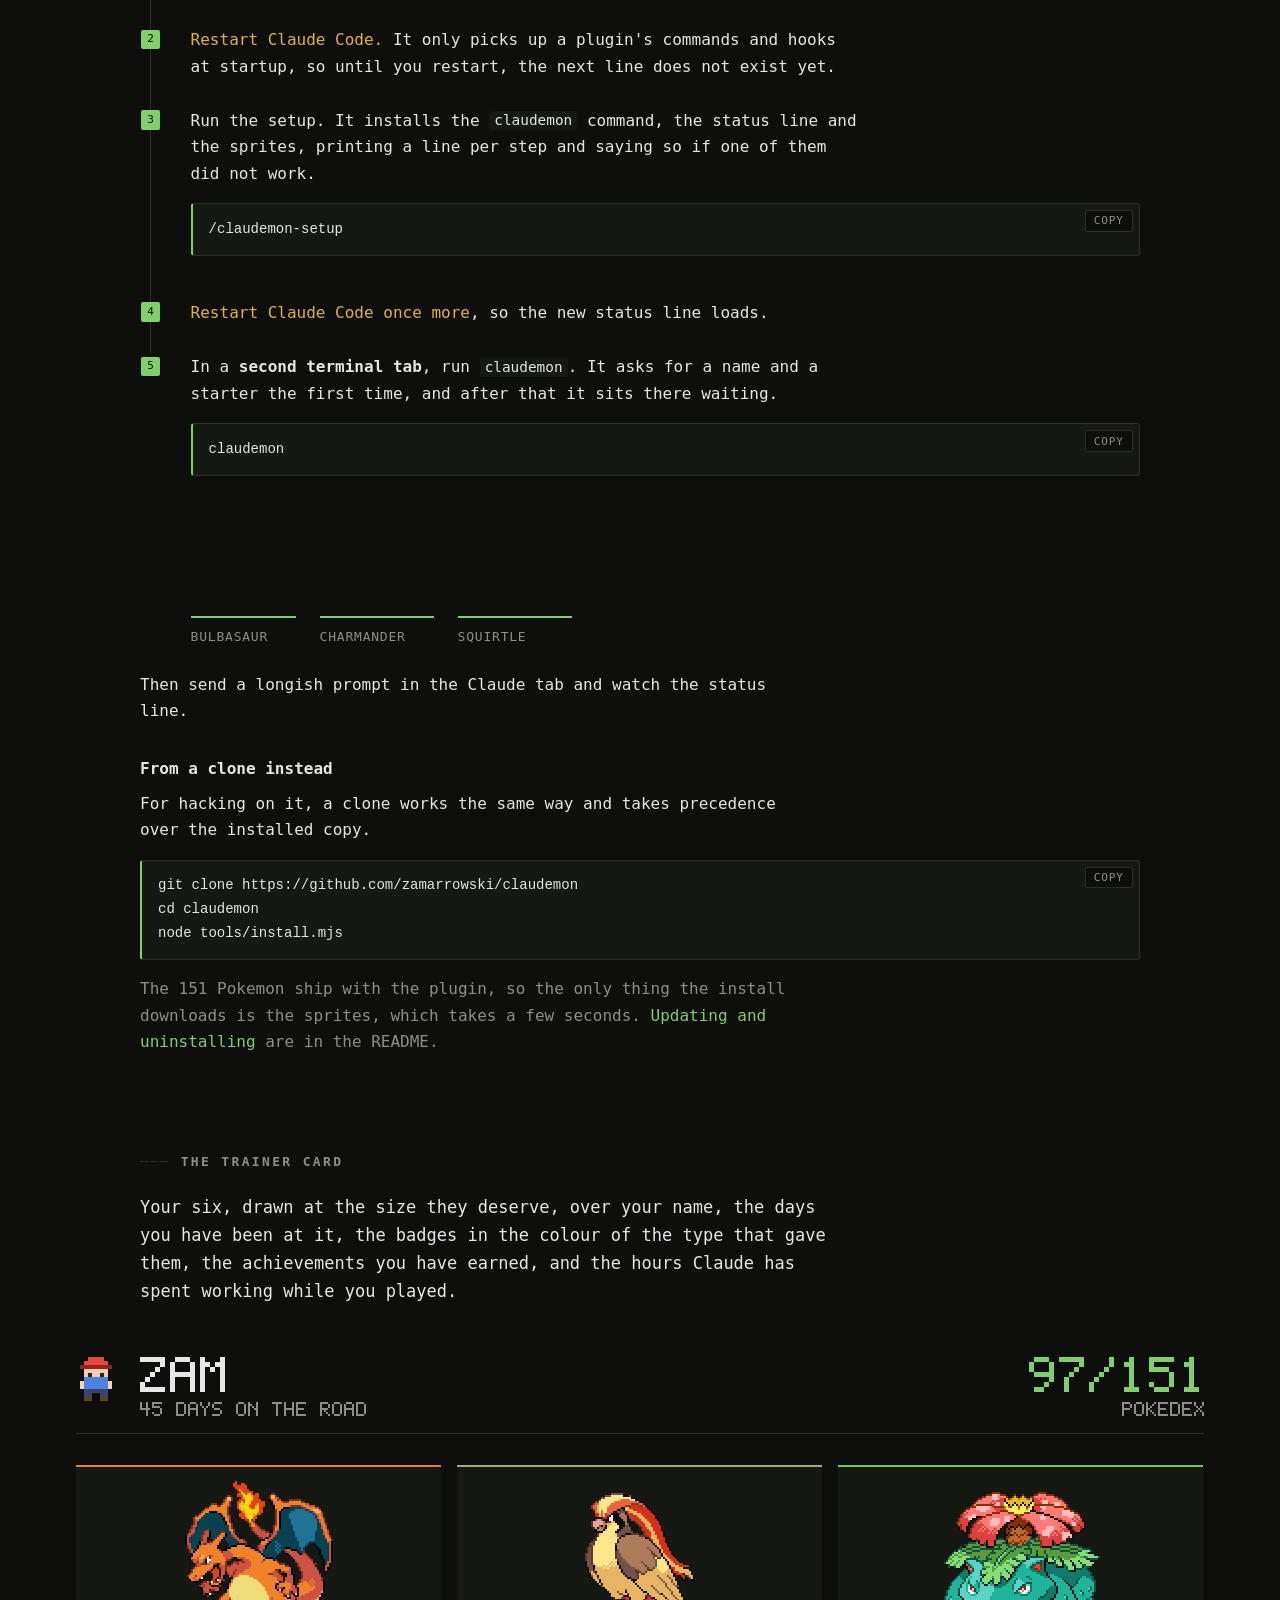
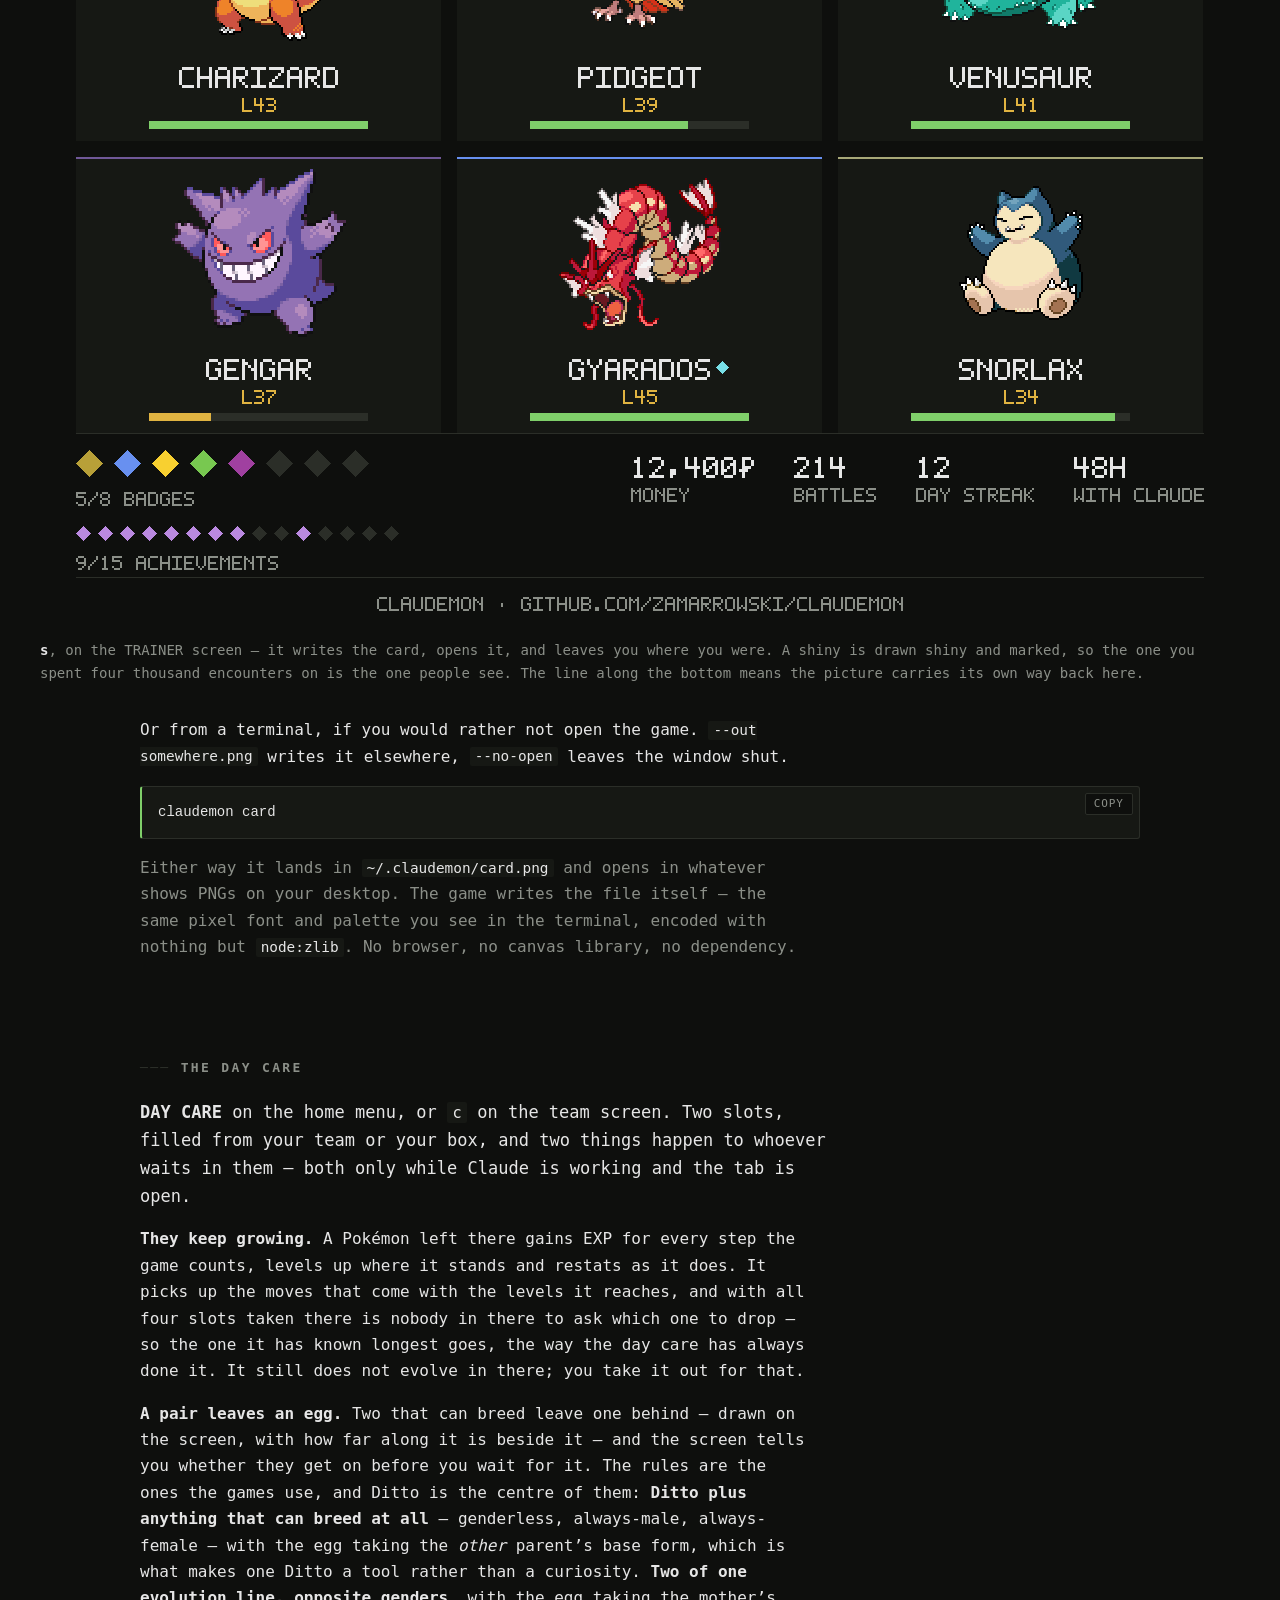
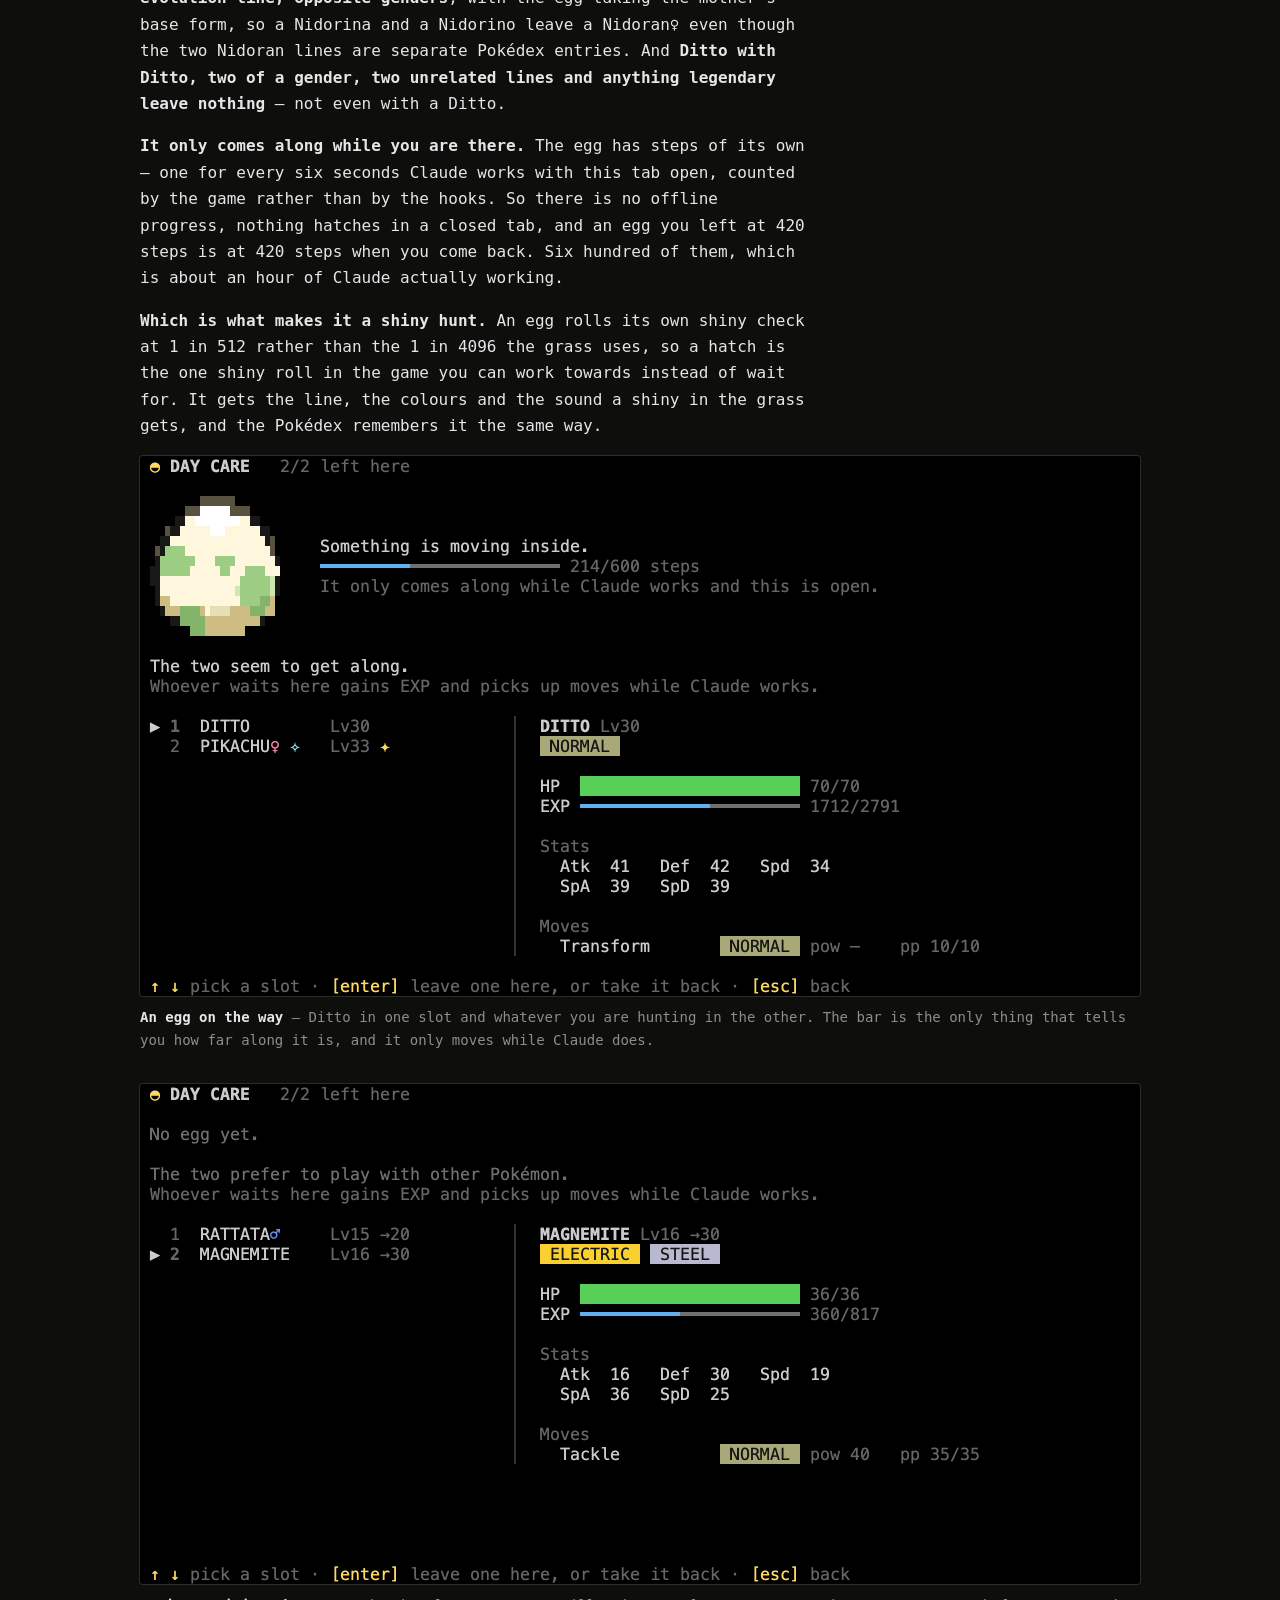
==== commit fbb1e018: "docs: retake the panel screens with the room they now have" ====
--- a/docs/index.html
+++ b/docs/index.html
@@ -394,12 +394,12 @@
     </figure>
 
     <figure class="shot">
-      <img src="pokedex.png" width="2000" height="1720" alt="The Pokédex: the list of all 151 down the left with seen and caught markers, 97 of them caught, and Pikachu on the right with its base stats, catch rate and the thunder stone it evolves with" loading="lazy">
+      <img src="pokedex.png" width="2000" height="1640" alt="The Pokédex: the list of all 151 down the left with seen and caught markers, 97 of them caught, and Pikachu on the right with its base stats, catch rate and the thunder stone it evolves with" loading="lazy">
       <figcaption><b>Pokédex</b> — seen and caught are tracked apart, and the stats fill in for the ones you caught.</figcaption>
     </figure>
 
     <figure class="shot">
-      <img src="team.png" width="2000" height="1080" alt="The team screen: six Pokémon listed on the left, and Pidgeot on the right with its health, experience, stats and moves" loading="lazy">
+      <img src="team.png" width="2000" height="1480" alt="The team screen: six Pokémon listed on the left, and Pidgeot on the right with its health, experience, stats and moves" loading="lazy">
       <figcaption><b>Team</b> — details, moves, experience, <code>enter</code> to change your lead, and the box behind it.</figcaption>
     </figure>
   </section>
@@ -411,7 +411,7 @@
     <p><strong>Nothing is written to disk while you are in there.</strong> Beat the leader and the badge is yours. Lose, give up or close the terminal and the whole run is undone — the experience, the money, the potions and the bruises, as if you had never gone in.</p>
 
     <figure class="shot">
-      <img src="gyms.png" width="2000" height="1160" alt="The gym screen: the eight Kanto gyms listed down the left with their type and level range, five badges won, Pewter selected, and Brock on the right under the Boulder Badge" loading="lazy">
+      <img src="gyms.png" width="2000" height="1400" alt="The gym screen: the eight Kanto gyms listed down the left with their type and level range, five badges won, Pewter selected, and Brock on the right under the Boulder Badge" loading="lazy">
       <figcaption><b>The eight</b> — easiest first, with the type they run, the levels their trainers bring and the badge marked won or not. <code>enter</code> walks in.</figcaption>
     </figure>
 
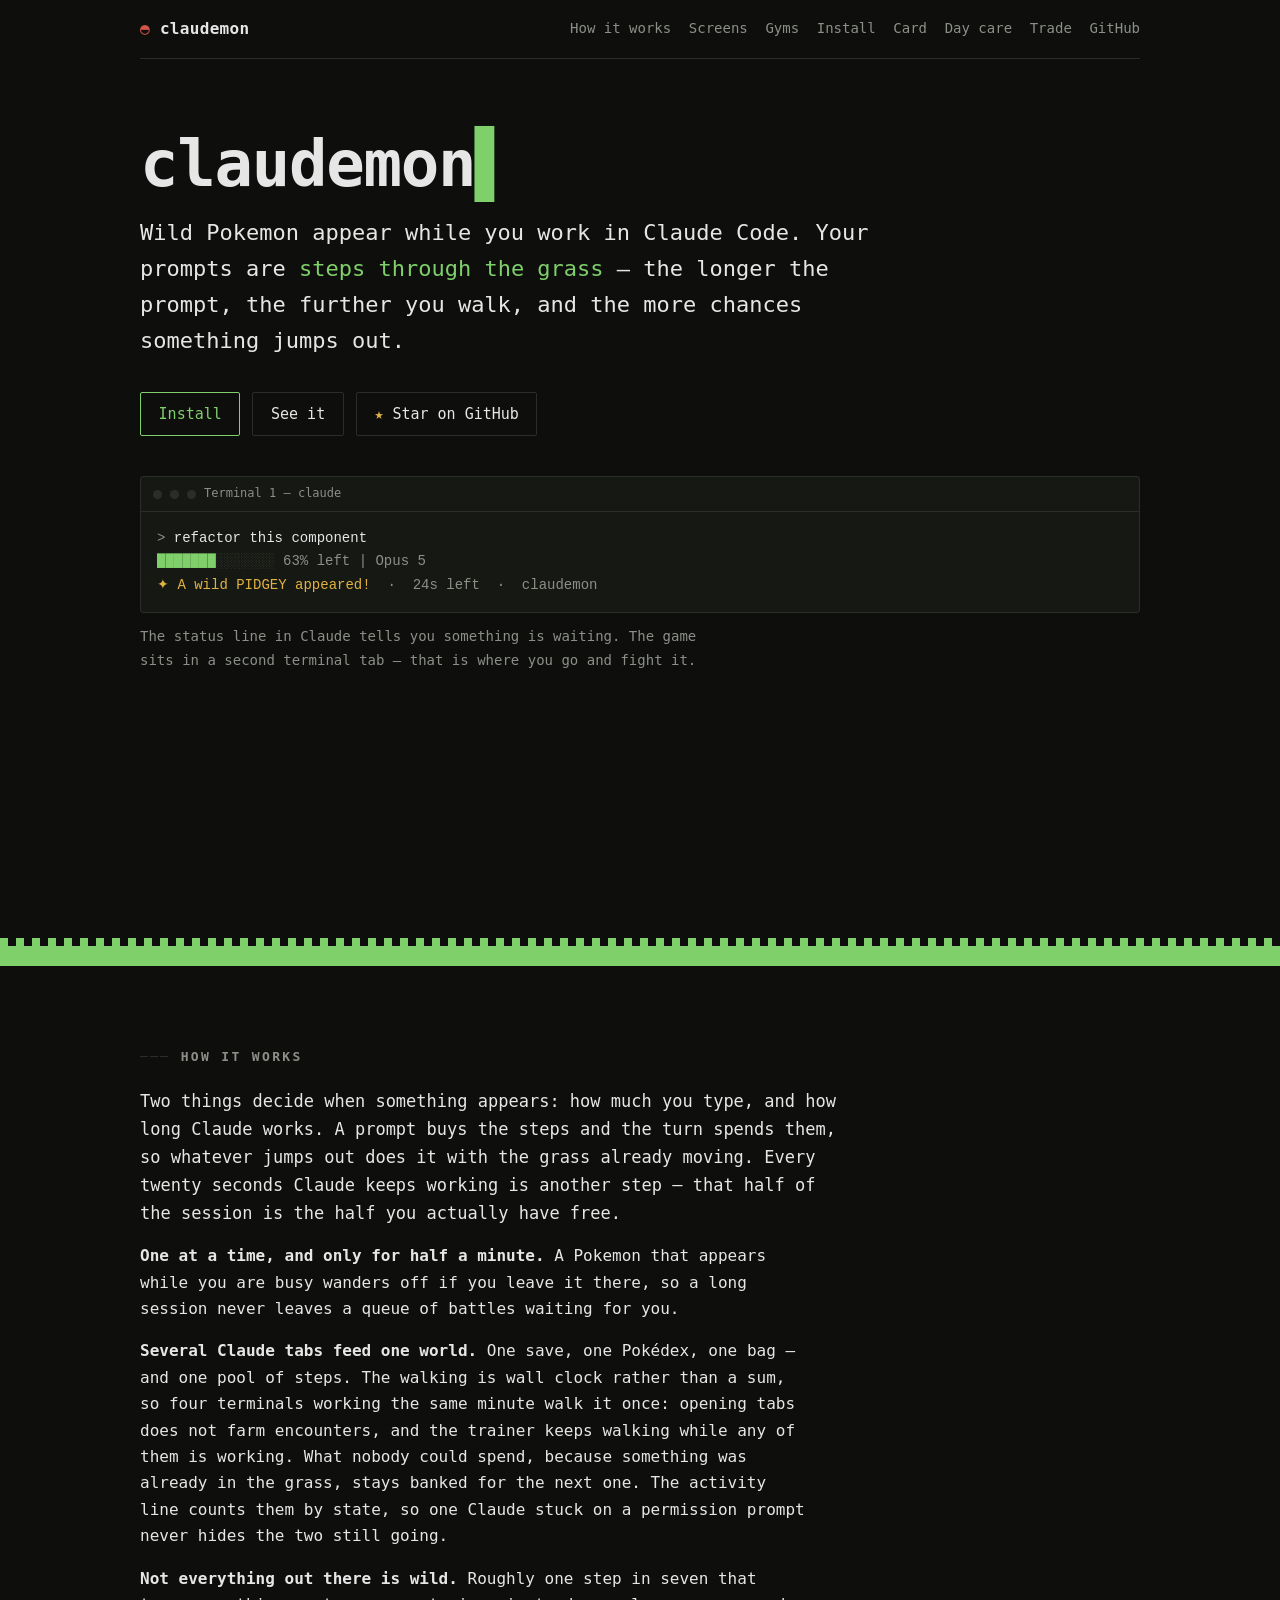
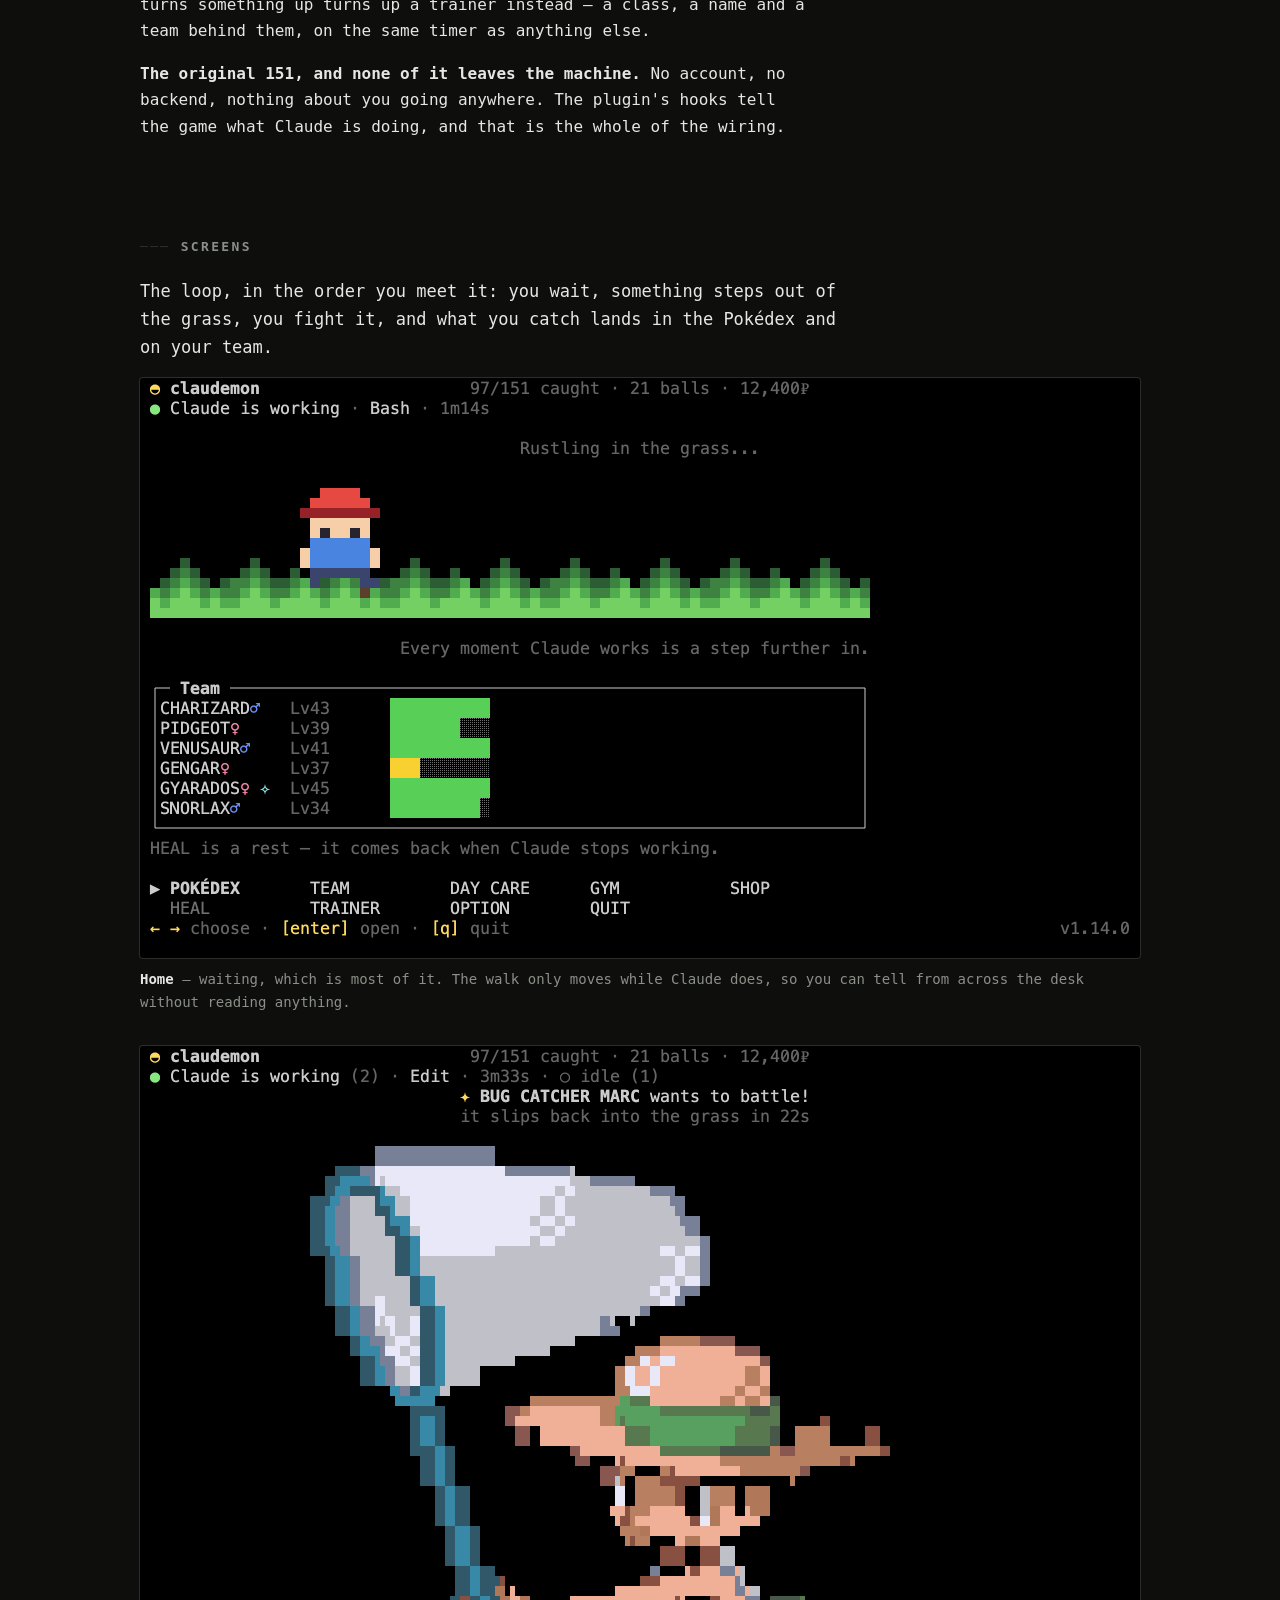
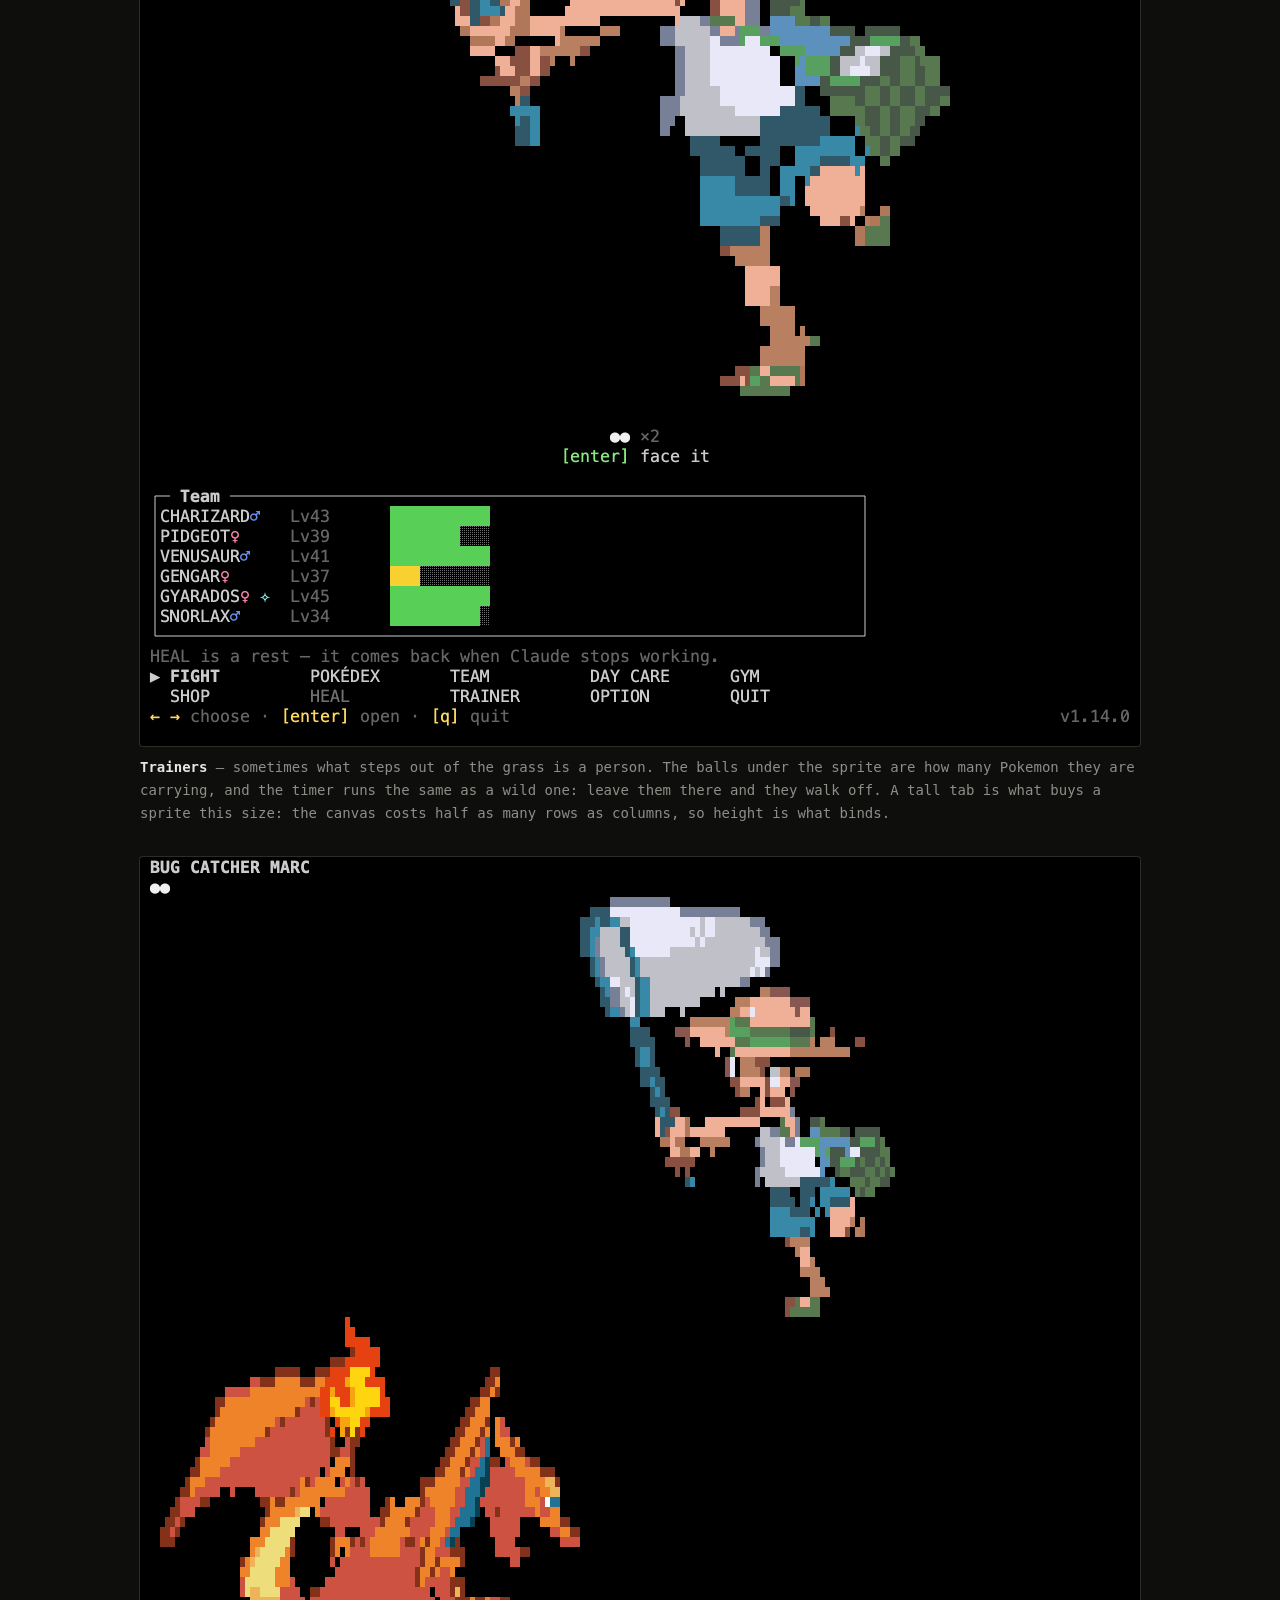
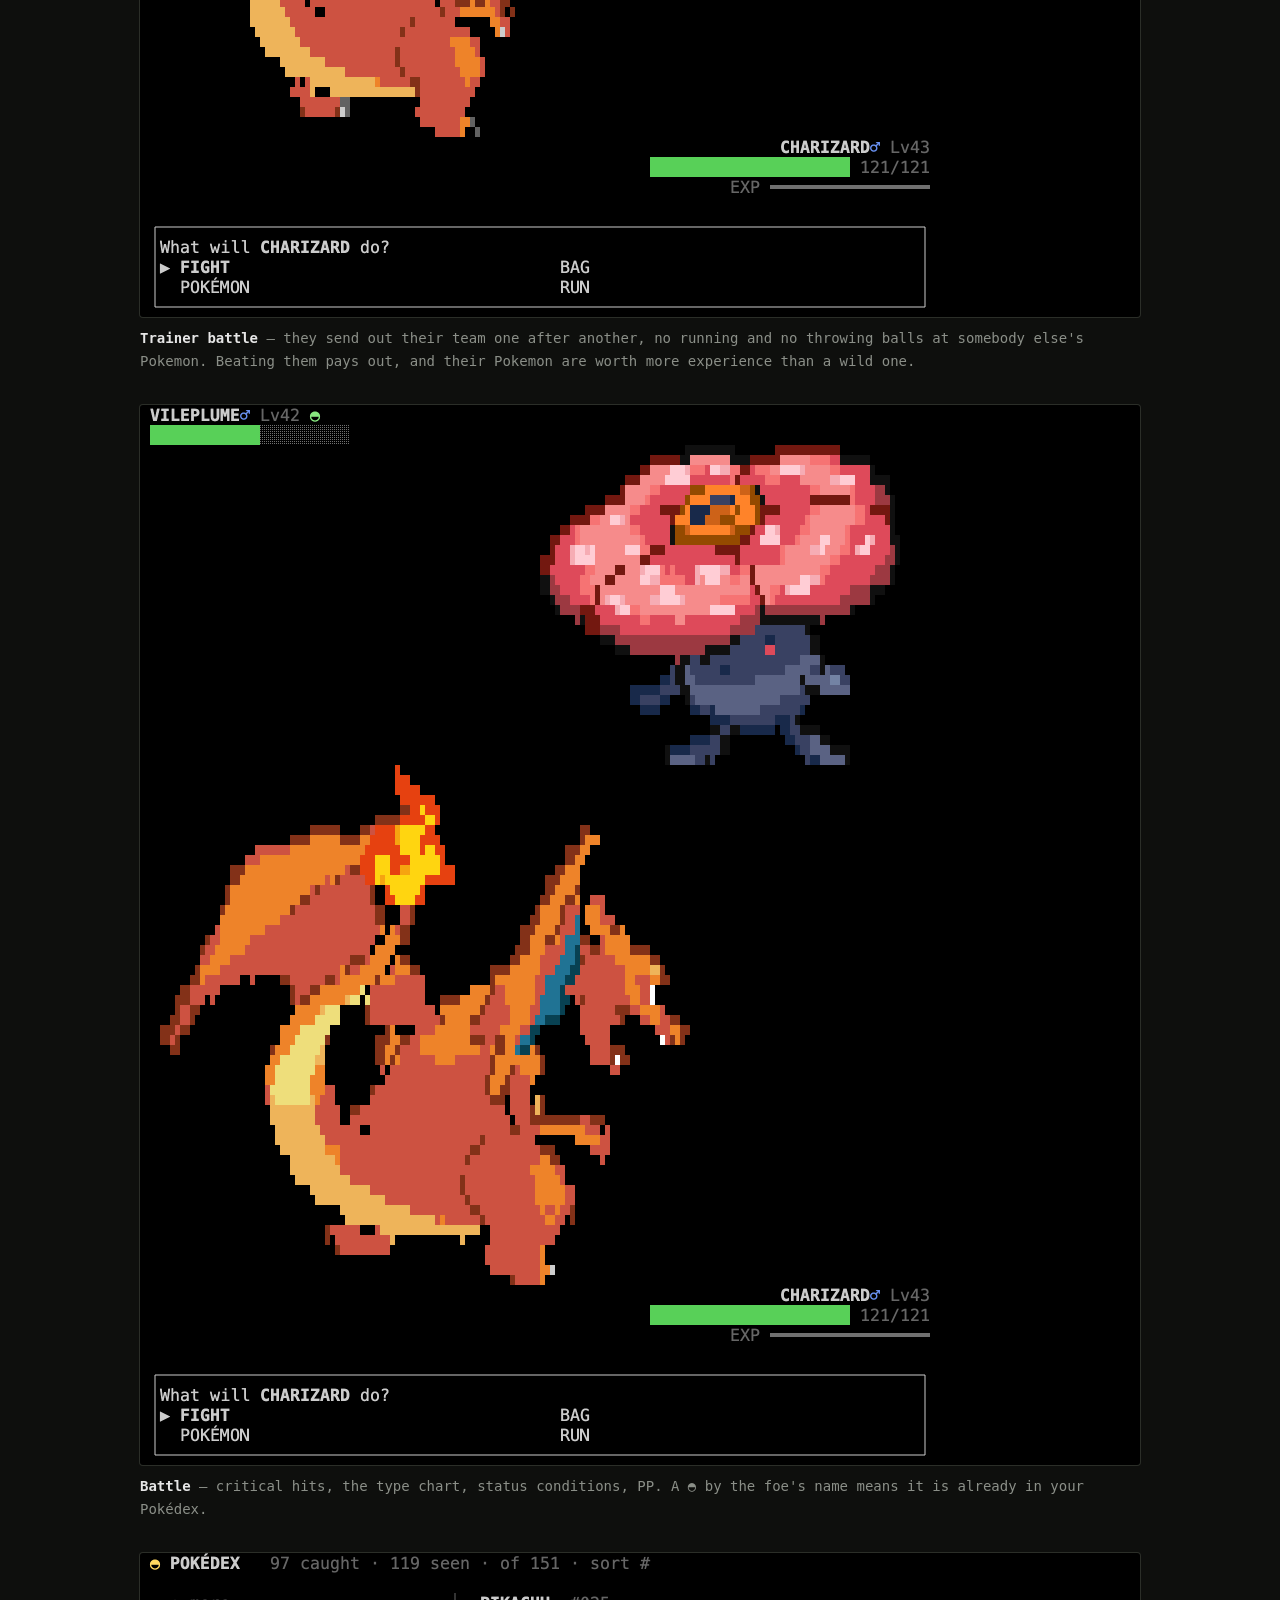
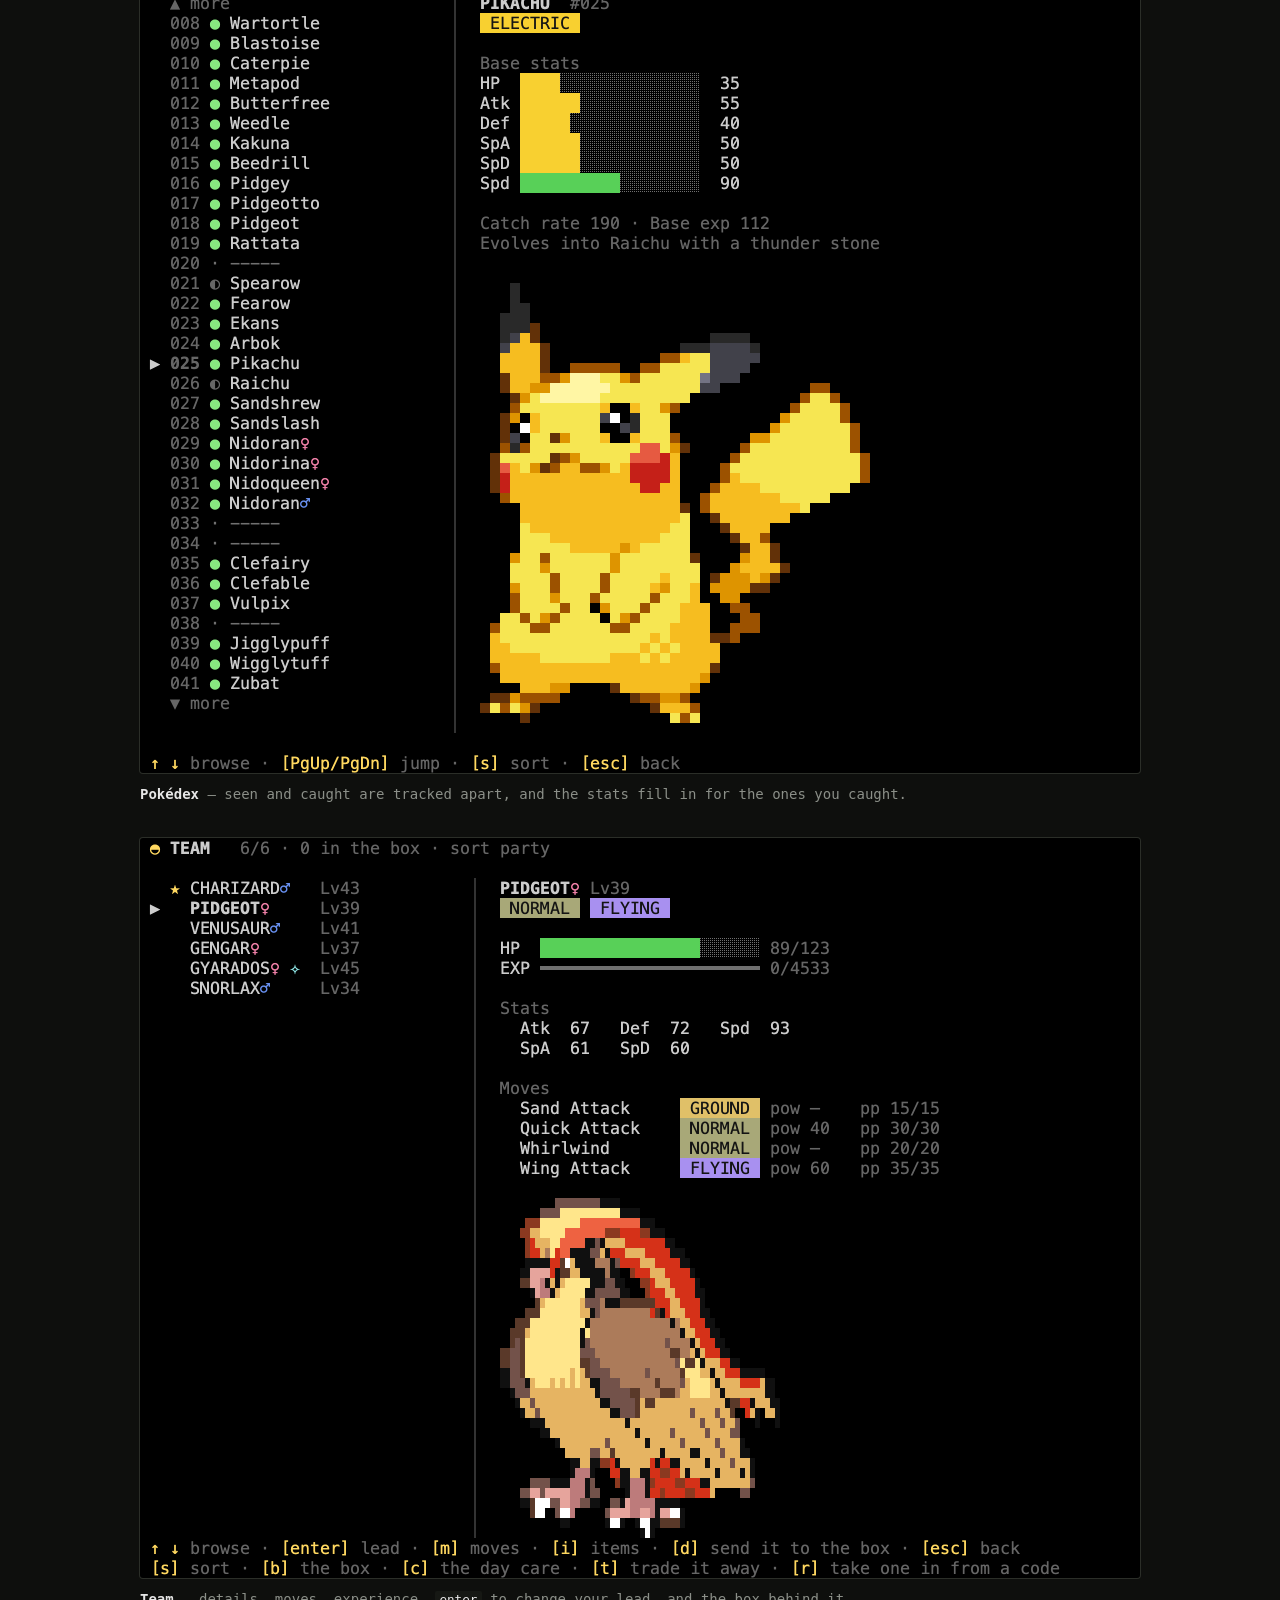
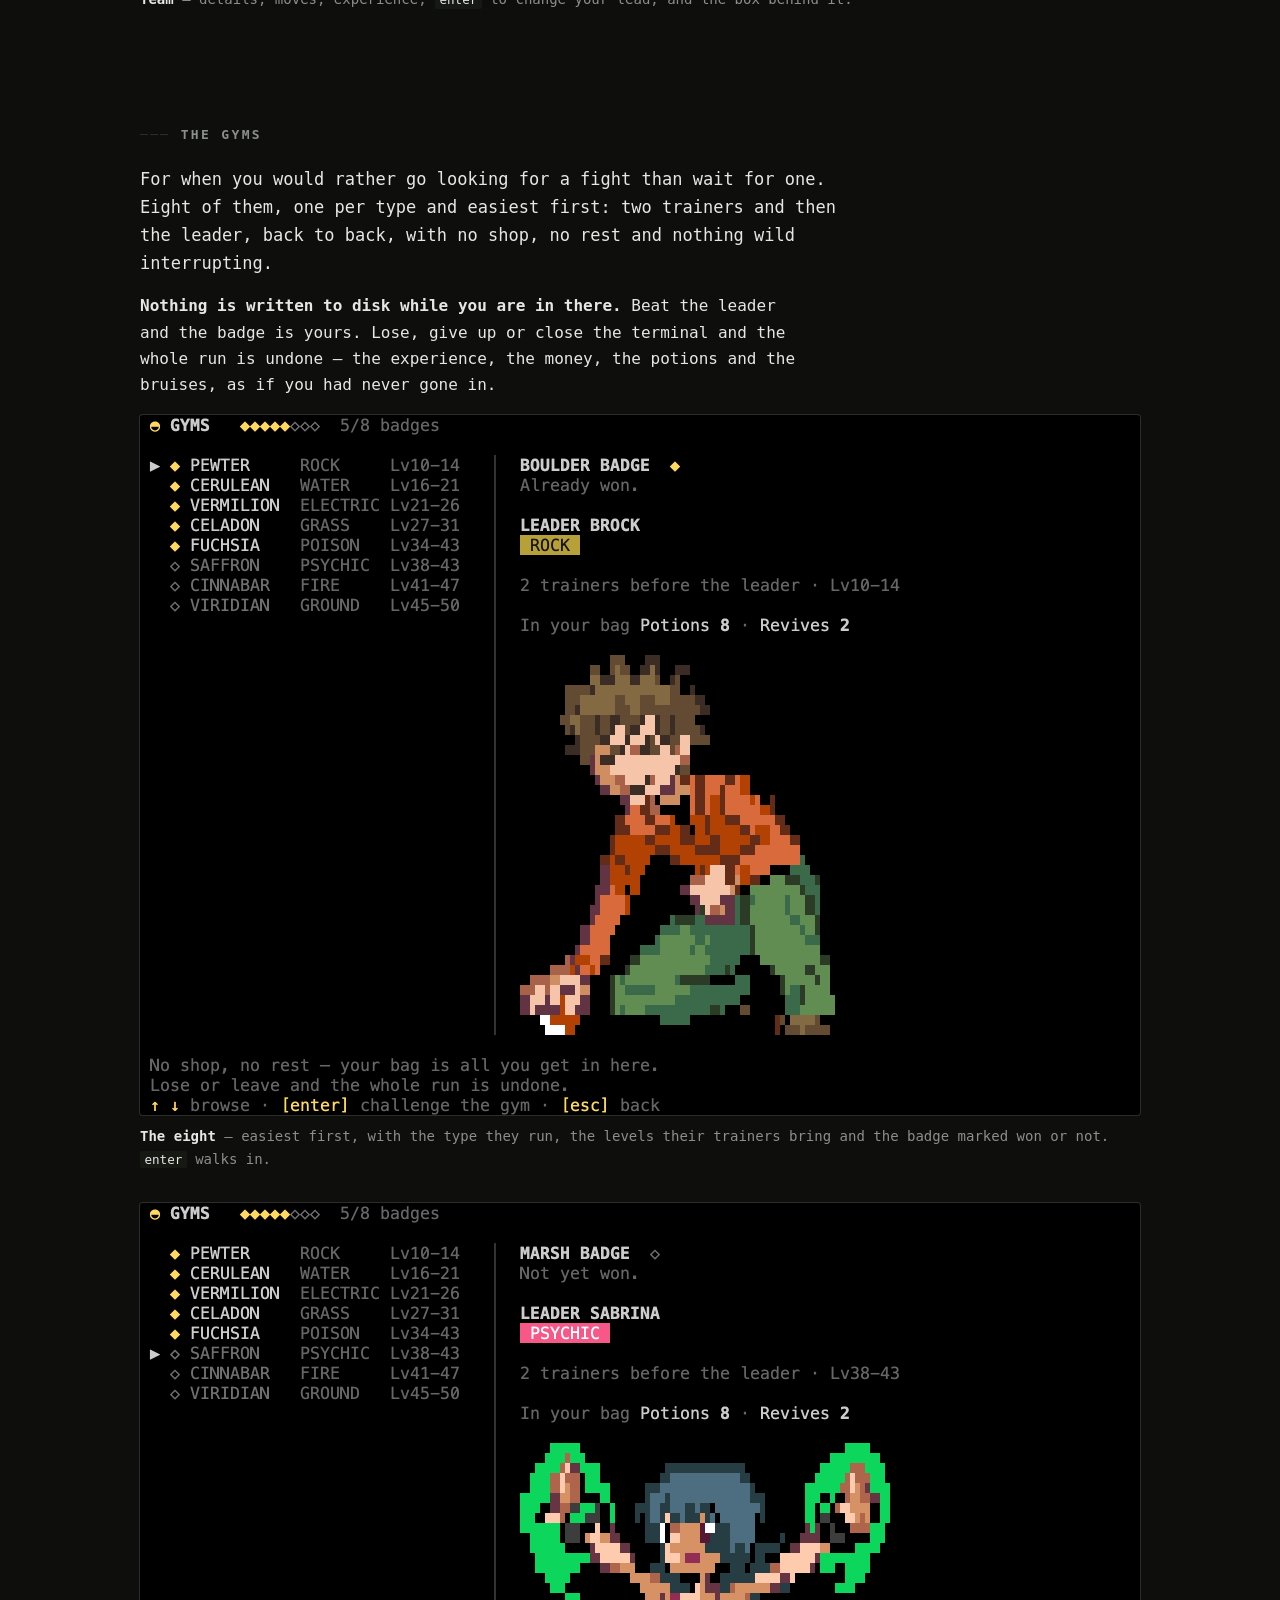
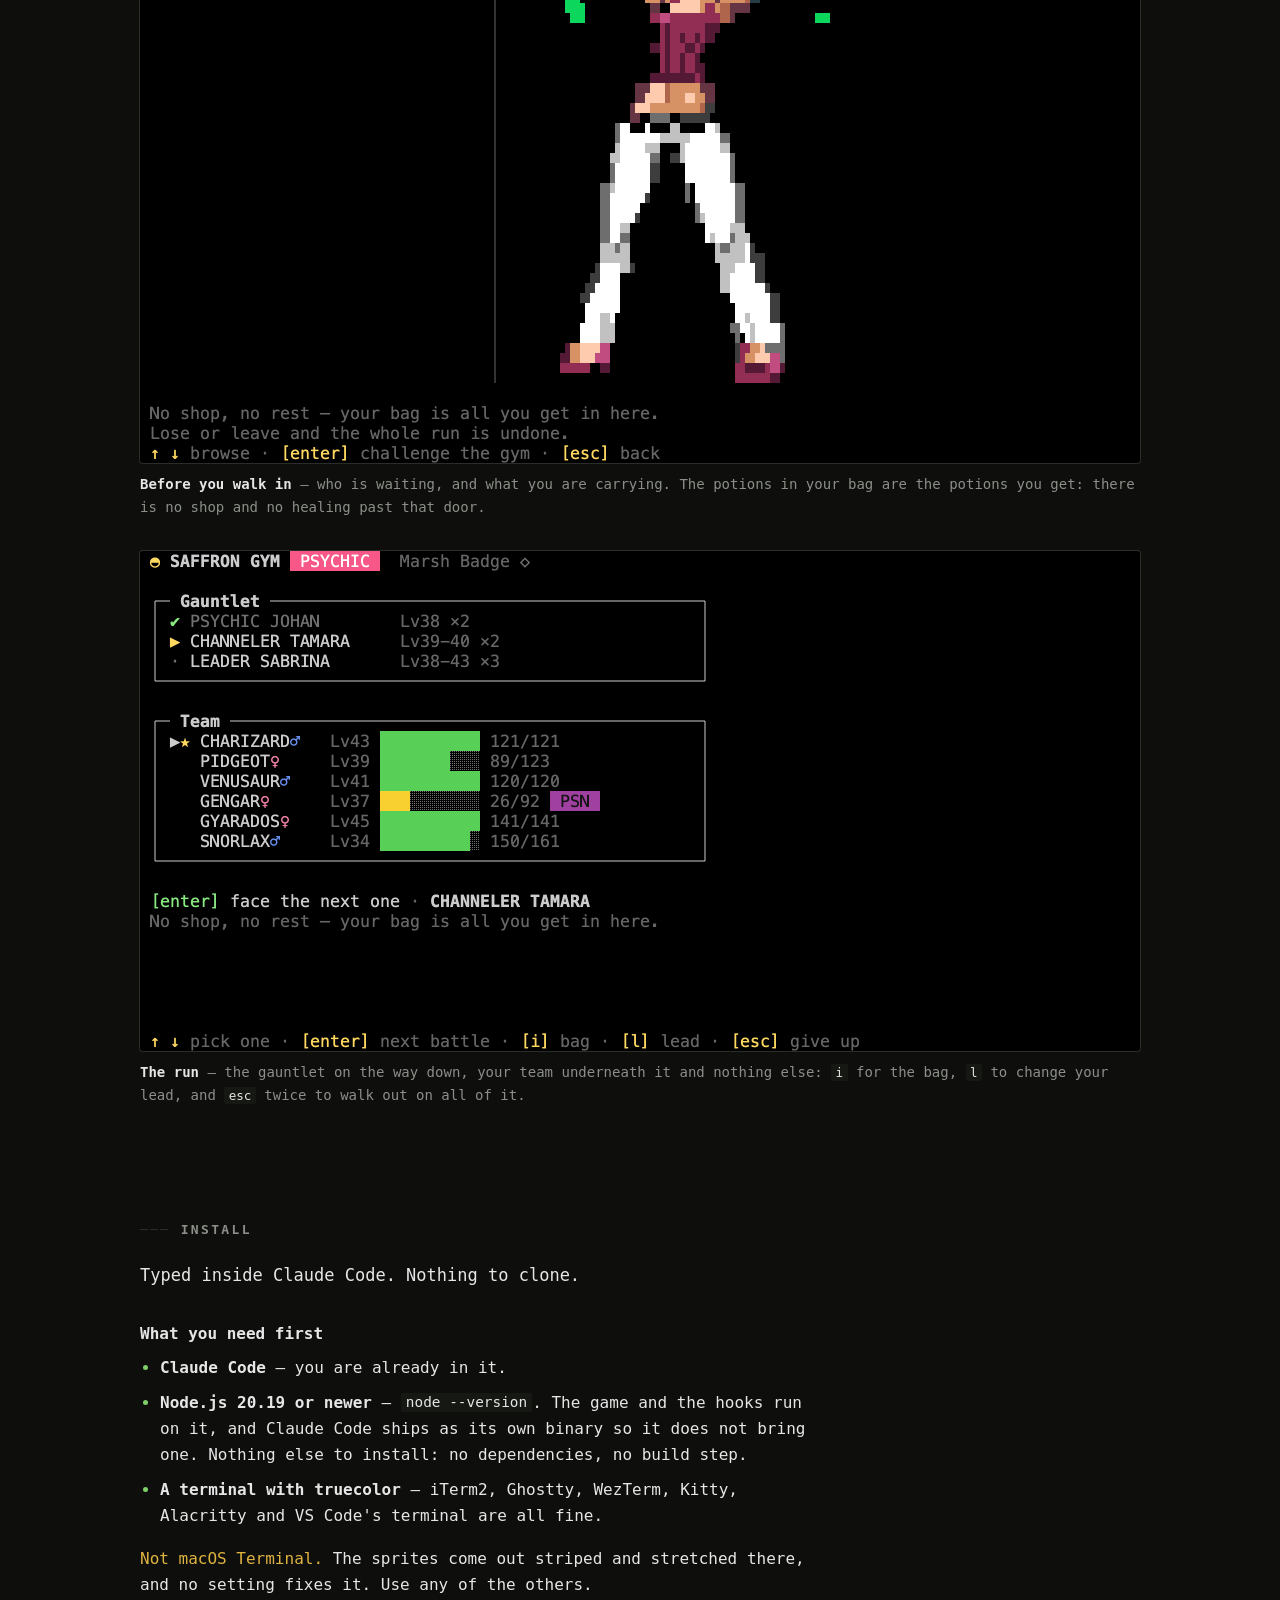
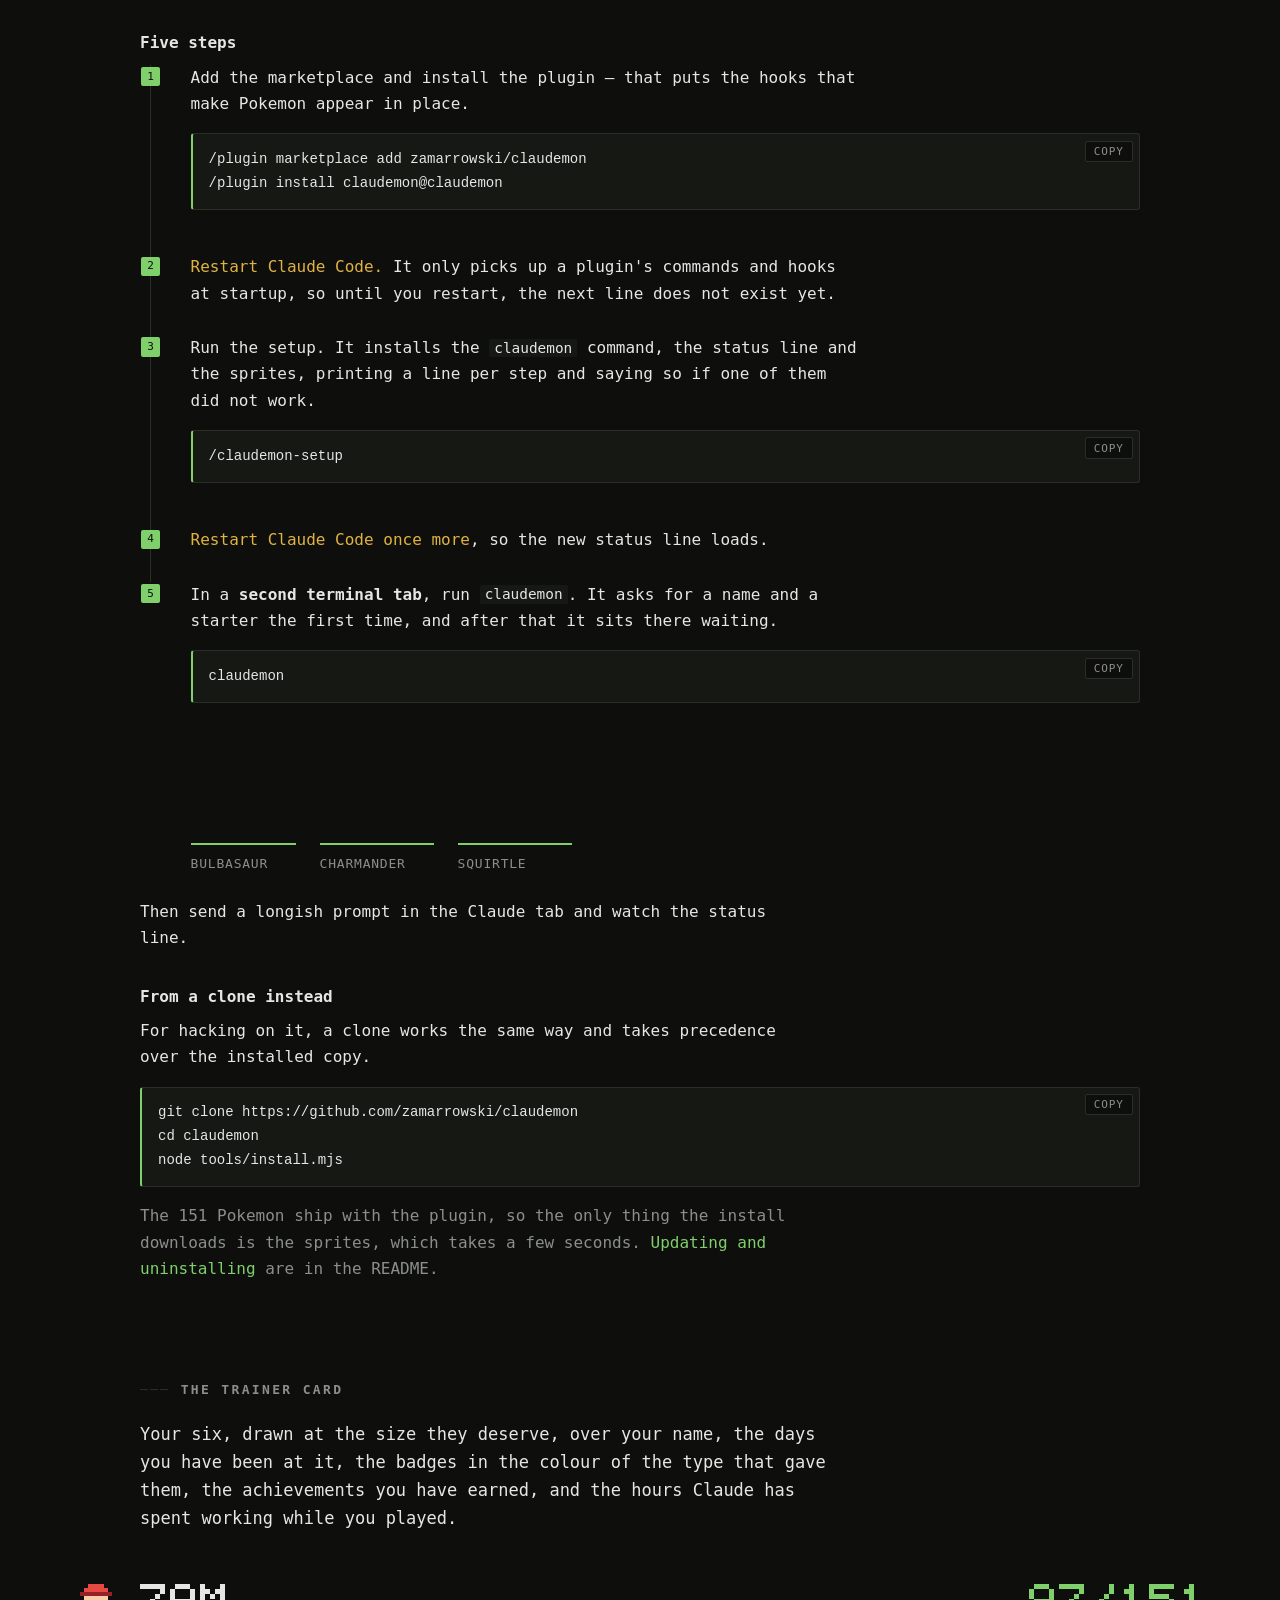
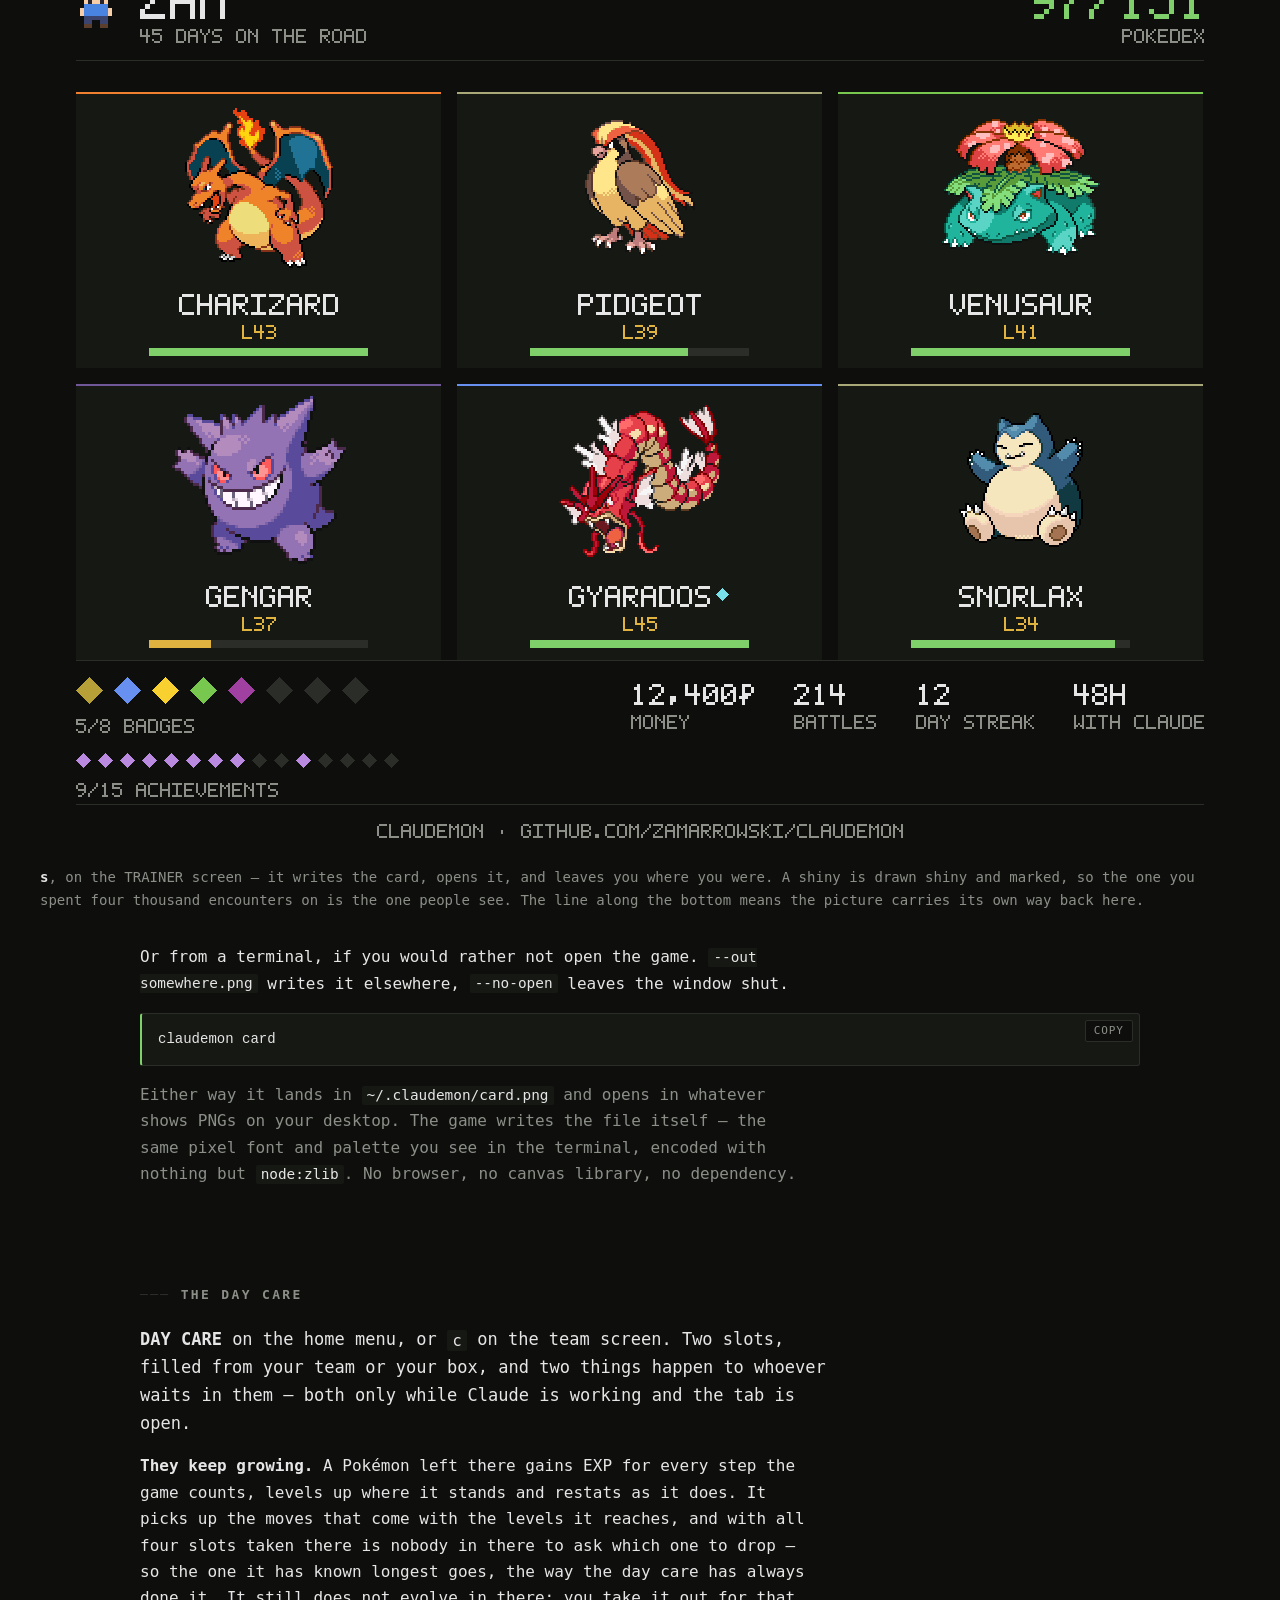
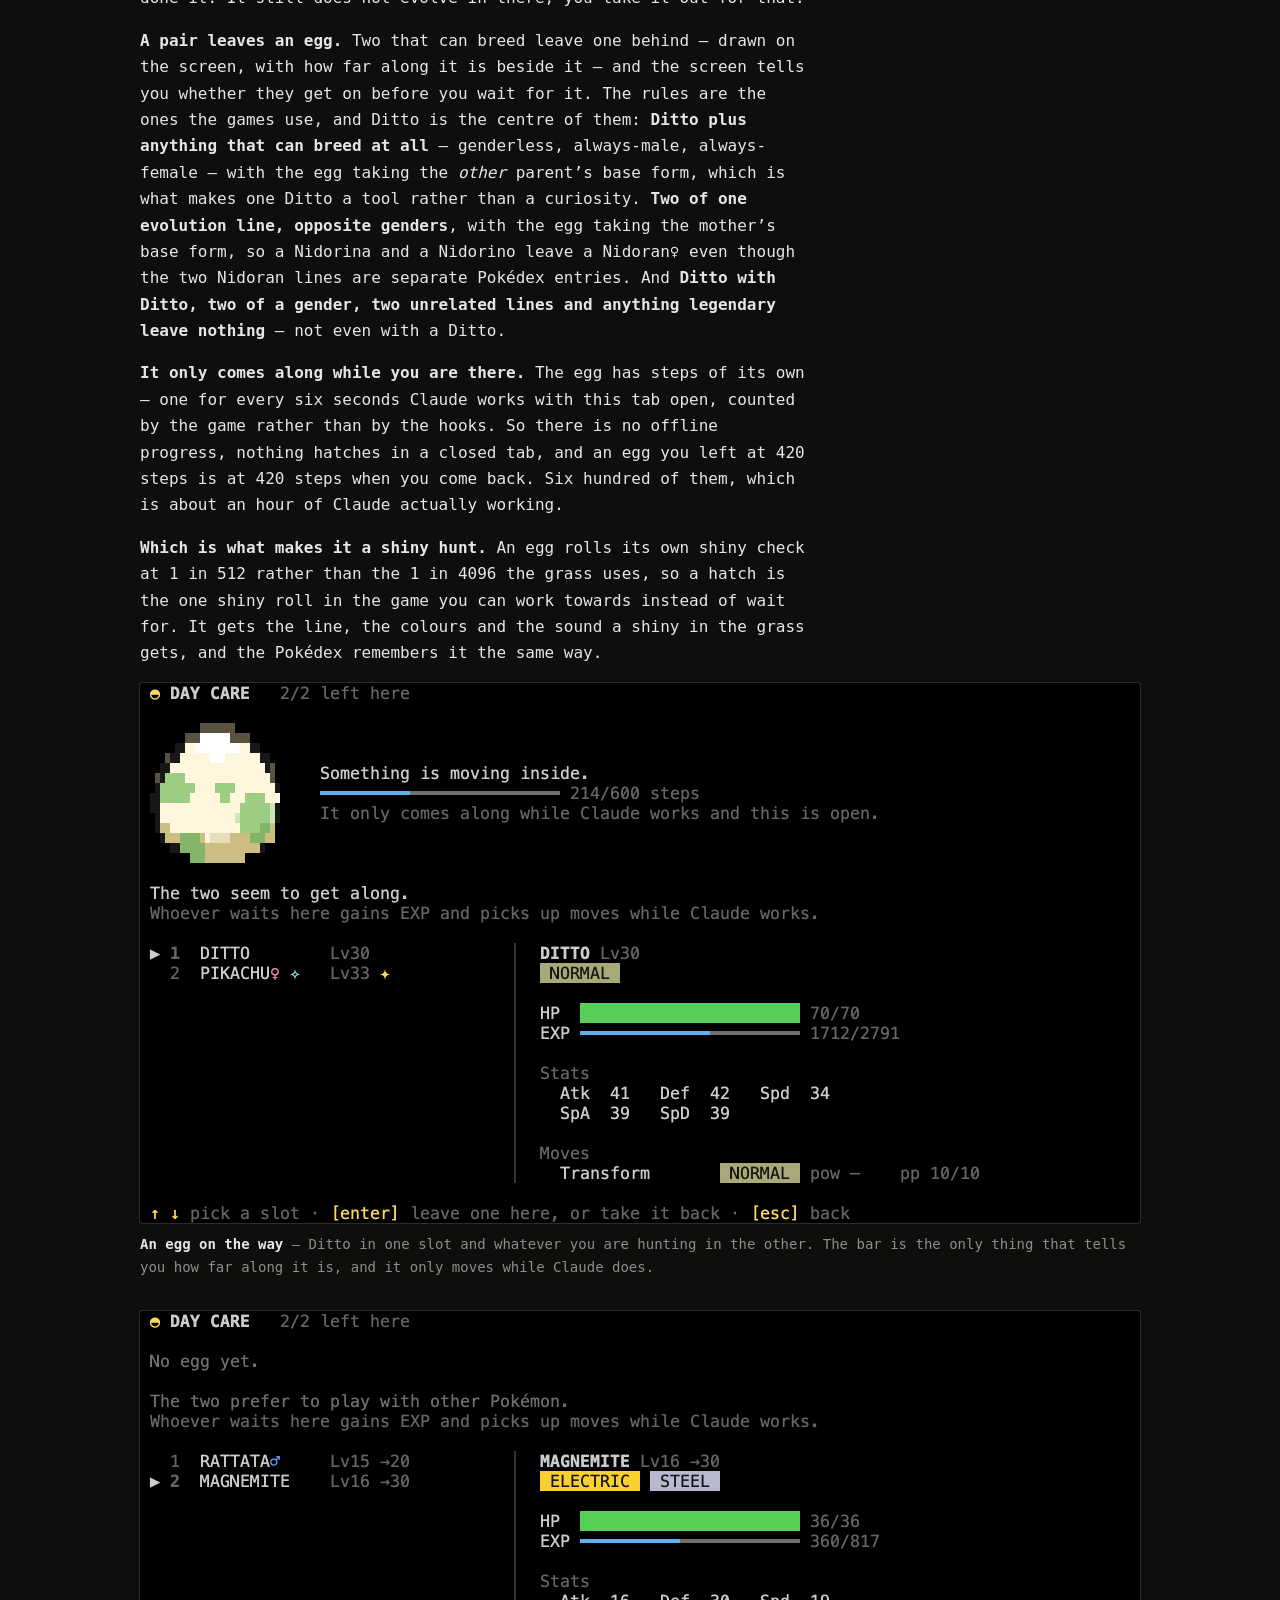
==== commit 9cb8ab0f: "activity: feed one world from every Claude session Several Claude Code sessions at once now share th" ====
--- a/docs/index.html
+++ b/docs/index.html
@@ -363,6 +363,8 @@
     <p class="lede">Two things decide when something appears: how much you type, and how long Claude works. A prompt buys the steps and the turn spends them, so whatever jumps out does it with the grass already moving. Every twenty seconds Claude keeps working is another step — that half of the session is the half you actually have free.</p>
 
     <p><strong>One at a time, and only for half a minute.</strong> A Pokemon that appears while you are busy wanders off if you leave it there, so a long session never leaves a queue of battles waiting for you.</p>
+
+    <p><strong>Several Claude tabs feed one world.</strong> One save, one Pok&eacute;dex, one bag &mdash; and one pool of steps. The walking is wall clock rather than a sum, so four terminals working the same minute walk it once: opening tabs does not farm encounters, and the trainer keeps walking while any of them is working. What nobody could spend, because something was already in the grass, stays banked for the next one. The activity line counts them by state, so one Claude stuck on a permission prompt never hides the two still going.</p>
 
     <p><strong>Not everything out there is wild.</strong> Roughly one step in seven that turns something up turns up a trainer instead — a class, a name and a team behind them, on the same timer as anything else.</p>
 
@@ -574,7 +576,7 @@
       <li>A day care that raises what you leave in it and breeds what can be bred, with Ditto as the universal partner it is in the games. The egg only comes along while Claude works and the tab is open, and it rolls shiny eight times more often than the grass does &mdash; the one shiny in the game you can go after rather than wait for.</li>
       <li>A Pokédex tracking seen and caught separately and counting how many of each you have faced, a team screen with the box behind it and the bag inside it, and a shop. Items are used on whoever you have picked, which is the only way a stone gets used at all.</li>
       <li>A trainer screen holding everything the game has been counting quietly — battles won, lost and run from, the streak of days you have opened it, the hours Claude has worked beside you — and fifteen achievements, from your first catch to the whole Pokédex, each keeping the date you earned it. Once earned they stay earned, so the thirty-day streak is still yours the day you break it.</li>
-      <li>A line telling you whether Claude is working, which tool it is on and for how long — and a bell when it finishes or gets stuck on a permission prompt, so the game tab is somewhere you can actually sit and wait.</li>
+      <li>A line telling you whether Claude is working, which tool it is on and for how long — and a bell when it finishes or gets stuck on a permission prompt, so the game tab is somewhere you can actually sit and wait. With several tabs open it counts them by state rather than hiding them behind the loudest one.</li>
       <li>A patch of grass with someone walking through it, who only walks while Claude is working. Something you can catch out of the corner of your eye.</li>
       <li>HEAL greyed out for as long as Claude has the keyboard, and a blackout that leaves your team down rather than picking it up. Healing is a rest, and a rest is the half of the session Claude is not using — so a team back at full health is something you pick up in the gaps, not something you farm between two tool calls.</li>
       <li>Blips as you move through the menus, and a theme that plays from the first frame of a battle to the last — off in one place if you would rather work in silence.</li>
